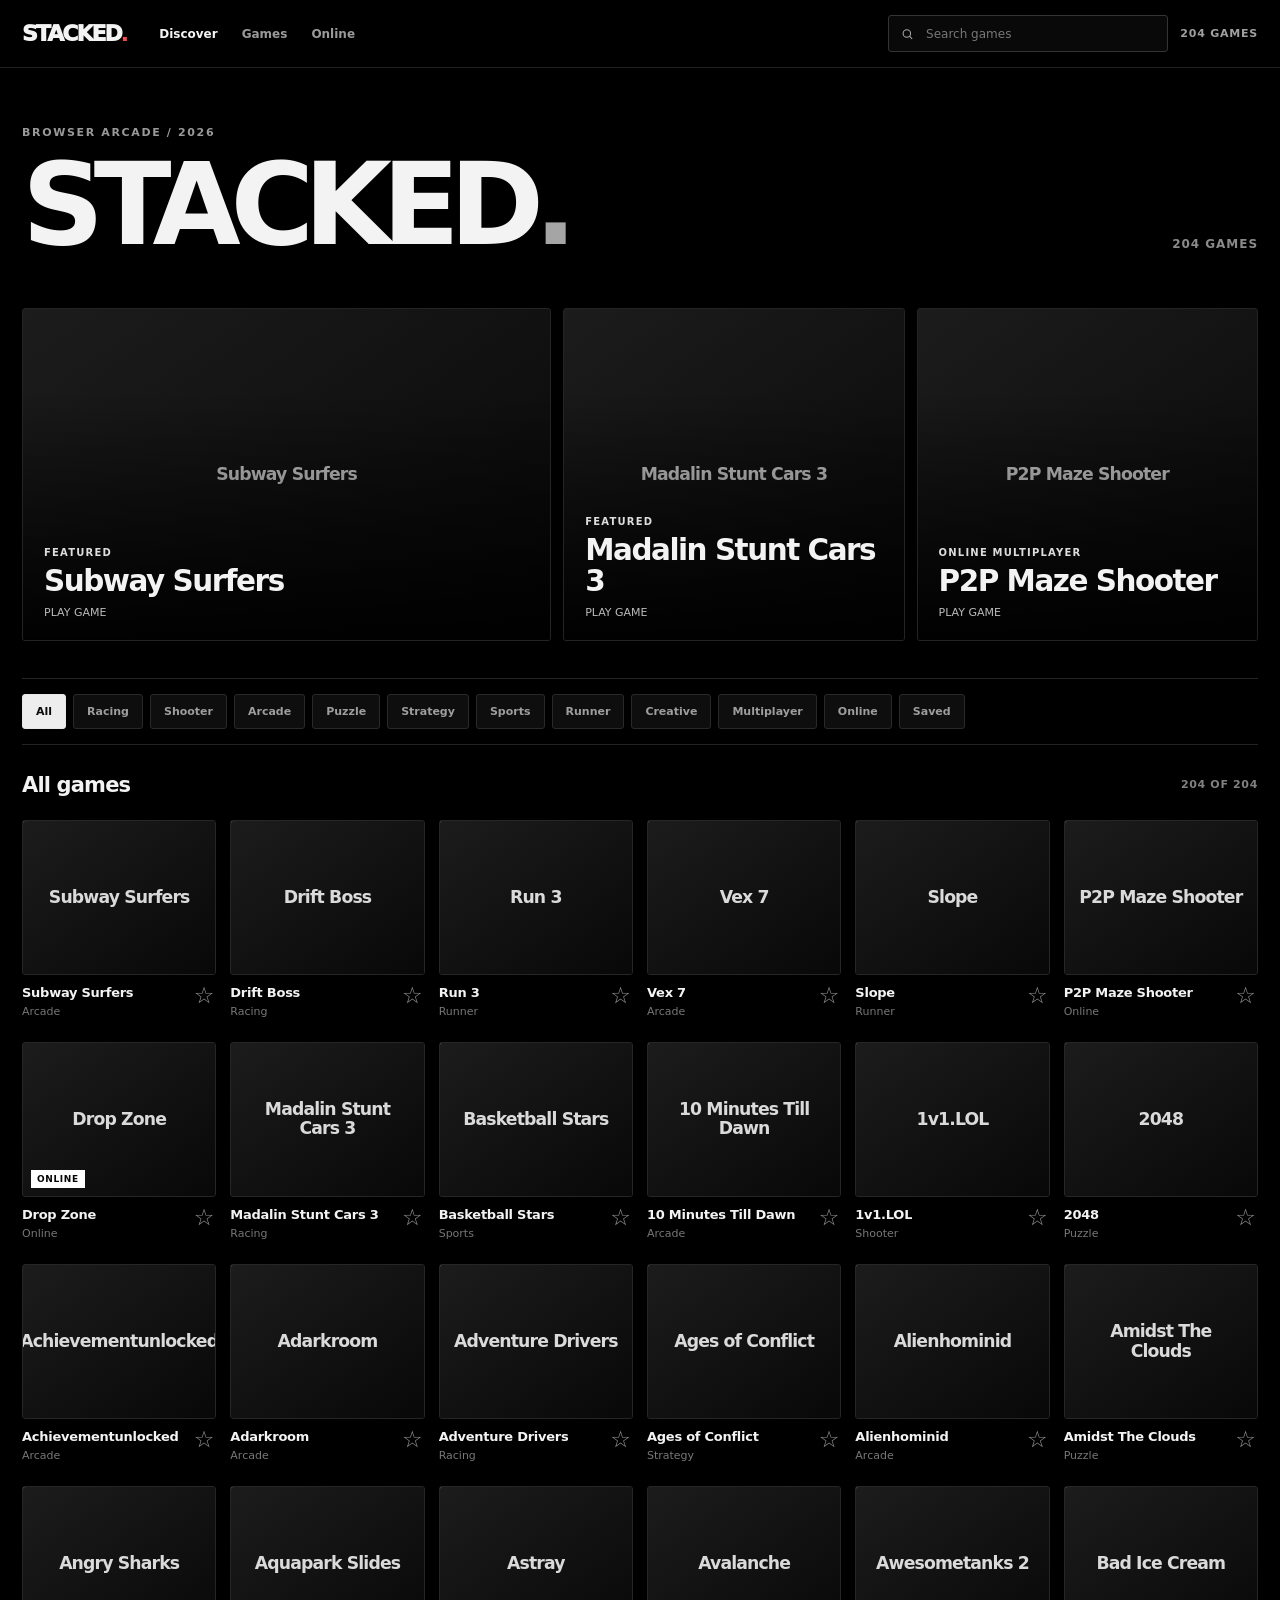
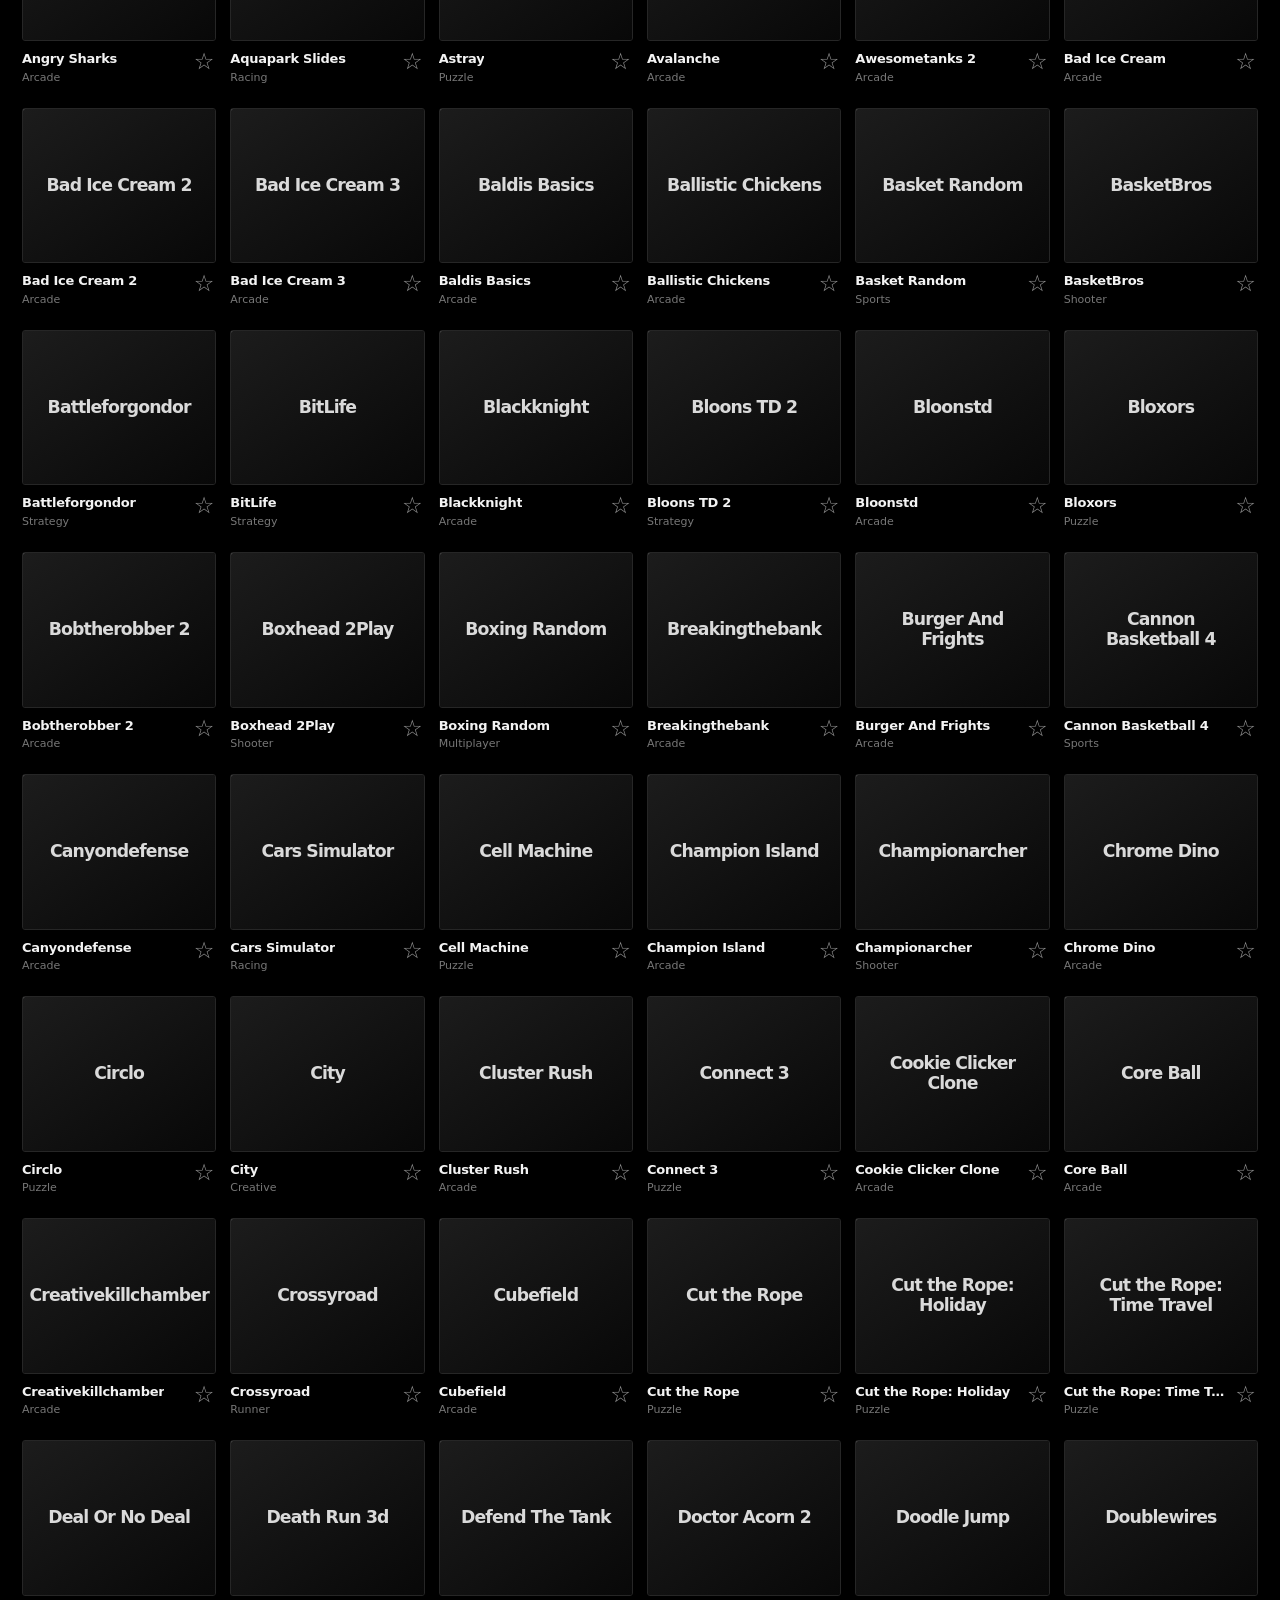
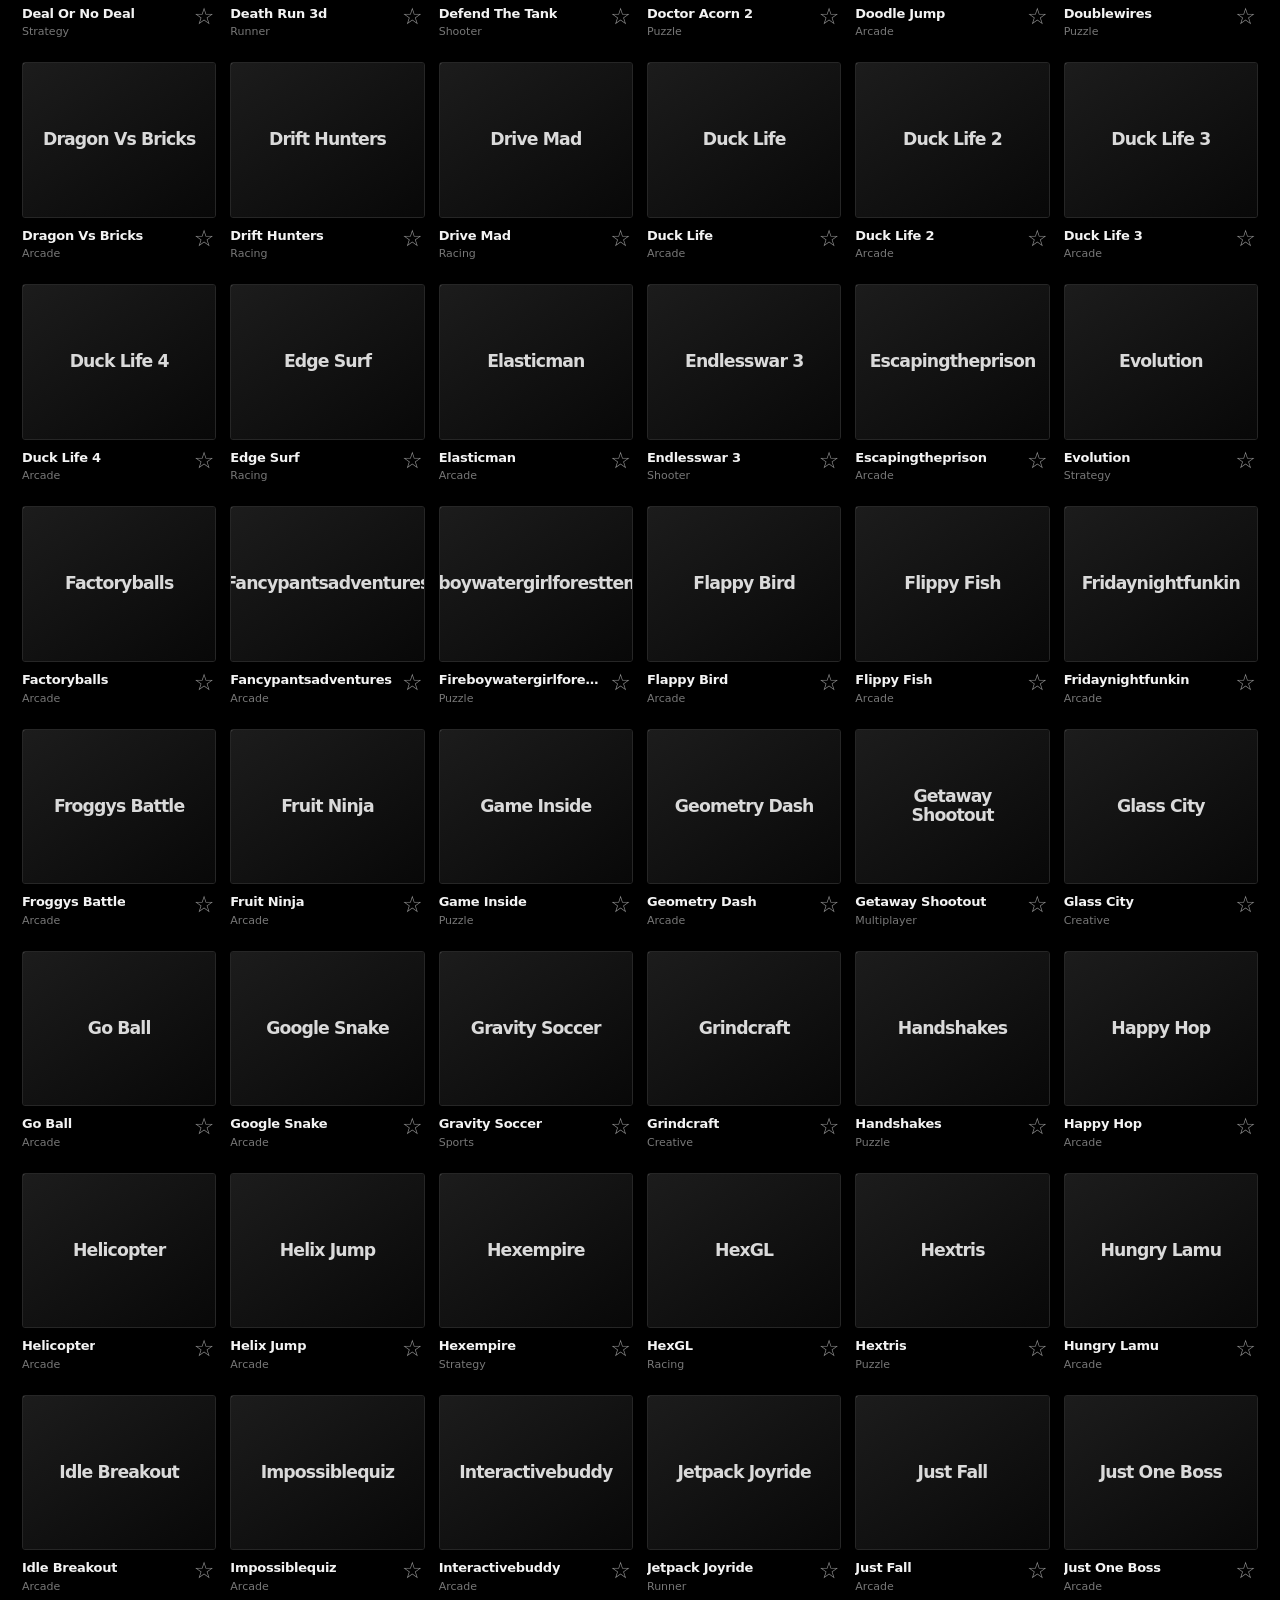
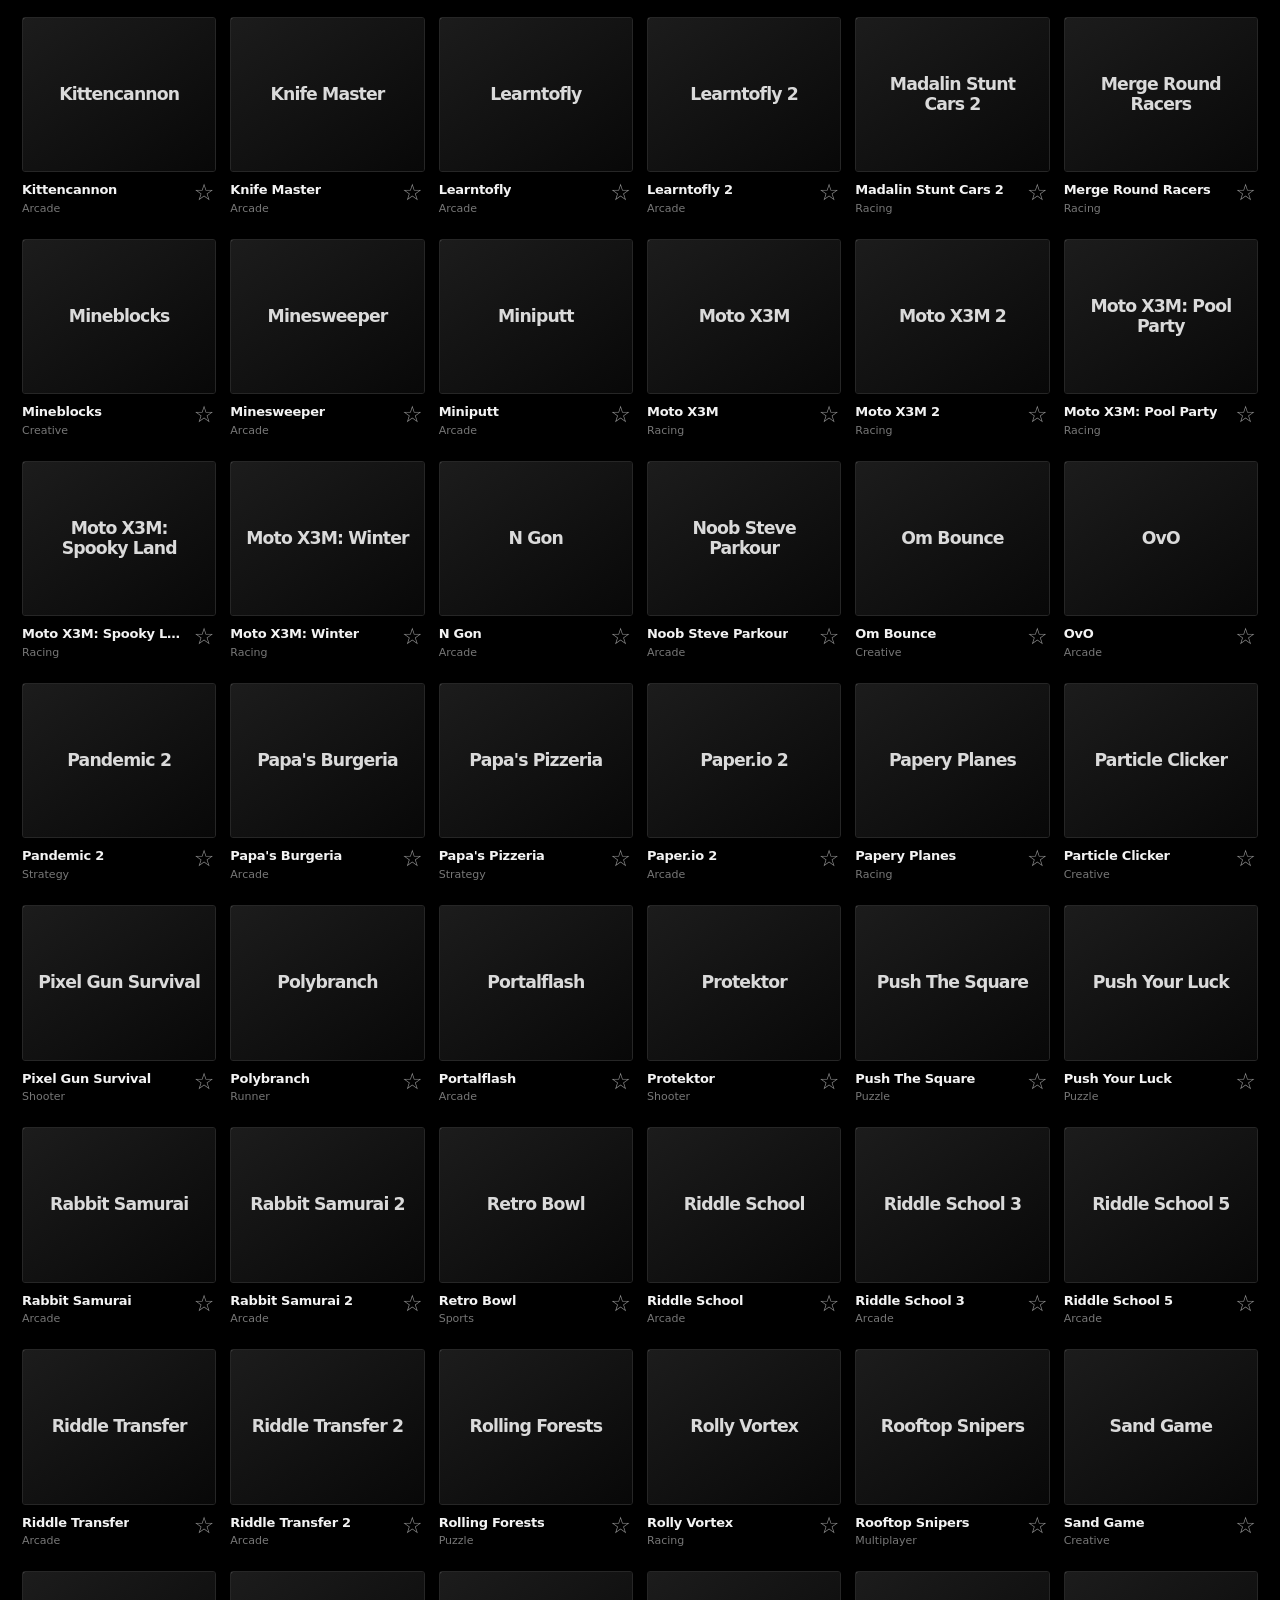
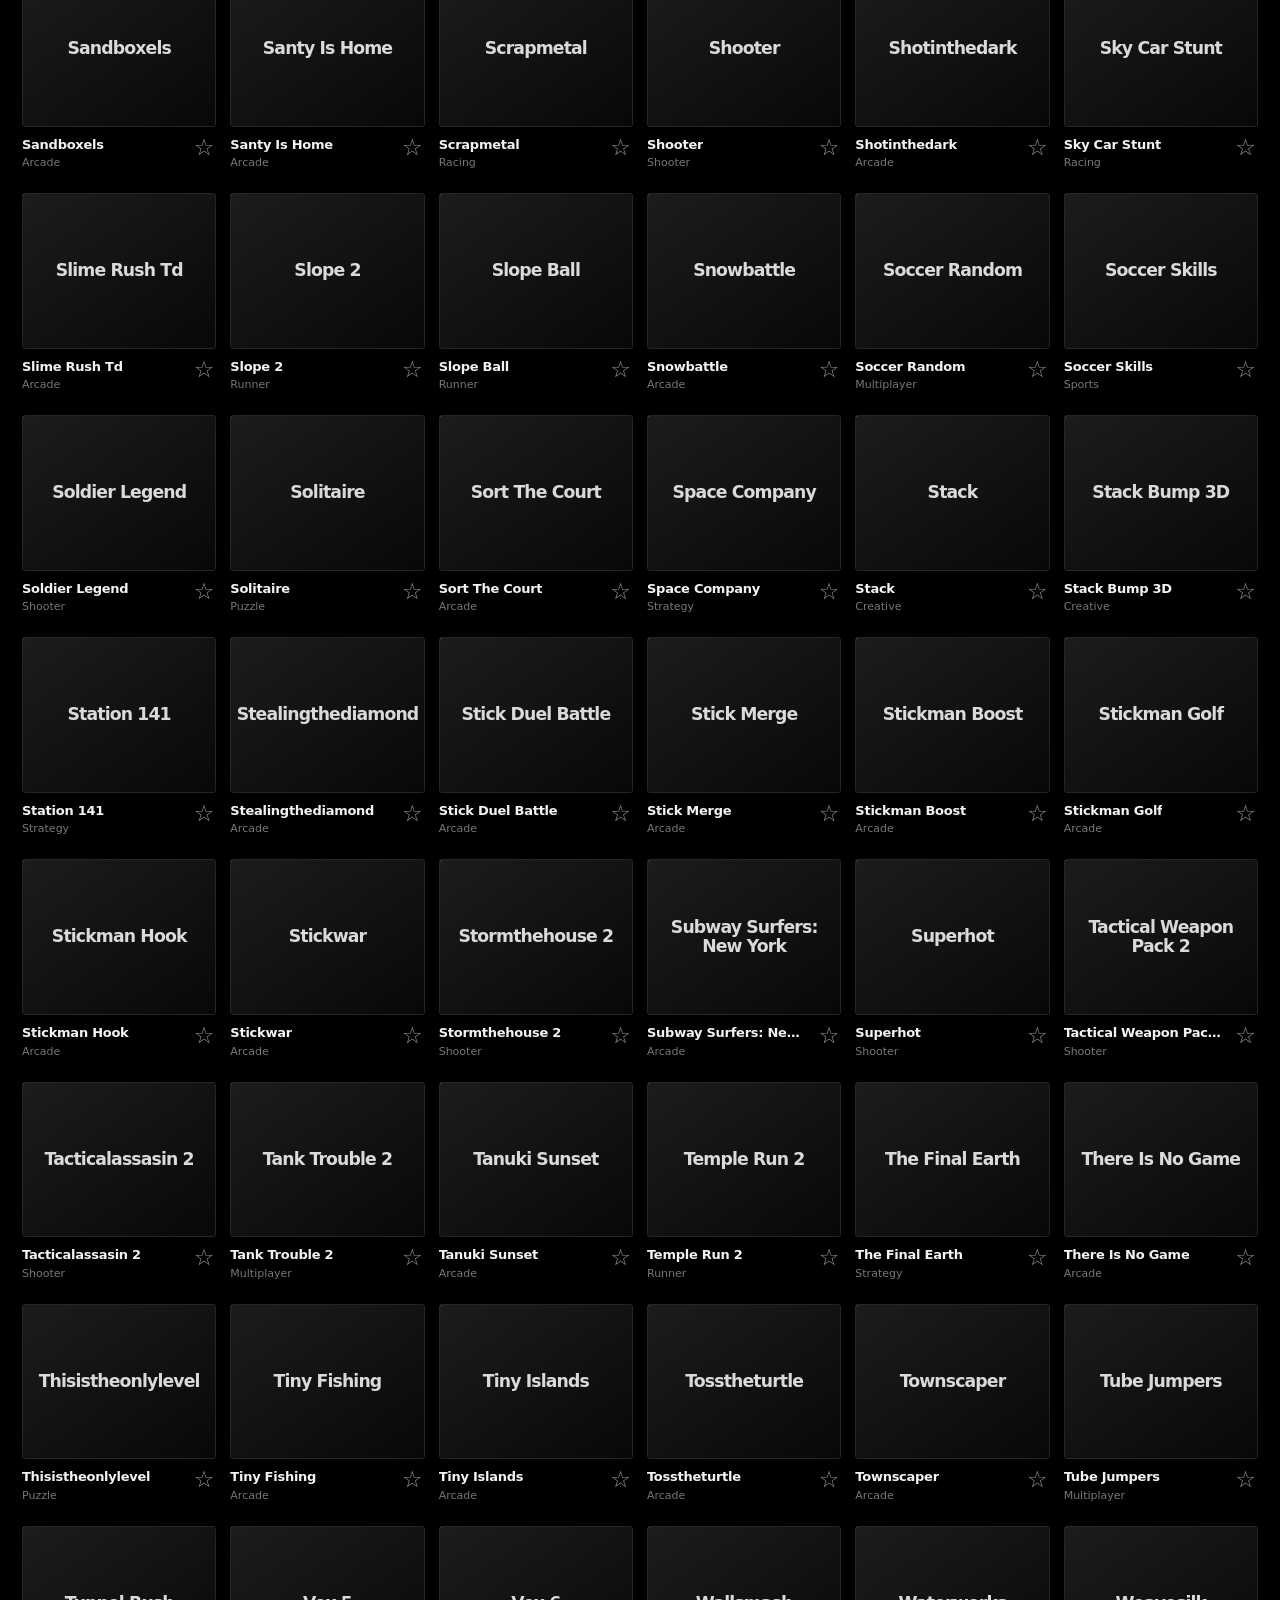
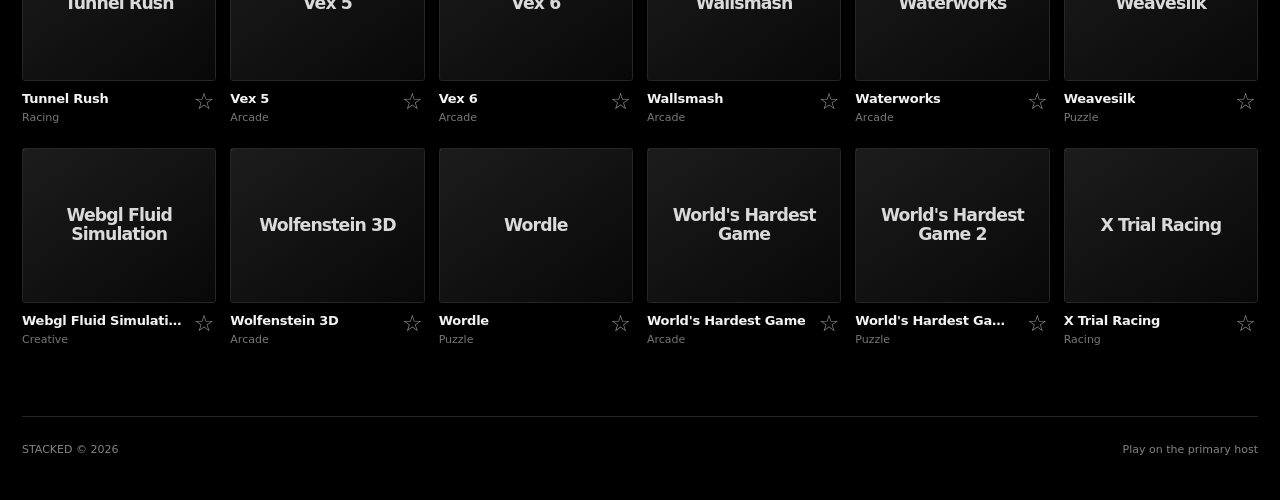
==== s/index.html @ 4ef27593 "Add compact Stacked GitHub Pages URL" ====
<!doctype html><html lang="en"><head><meta charset="utf-8"><meta name="viewport" content="width=device-width,initial-scale=1"><meta name="theme-color" content="#000000"><meta name="description" content="STACKED — 204 browser games. Search, save and play."><title>STACKED — Play Games</title><style>
:root{color-scheme:dark;--bg:#000;--line:#222;--muted:#919191;--fg:#f3f3f3;--surface:#101010}*{box-sizing:border-box}html{background:#000;scroll-behavior:smooth}body{margin:0;background:#000;color:var(--fg);font-family:Inter,system-ui,-apple-system,BlinkMacSystemFont,"Segoe UI",sans-serif;-webkit-font-smoothing:antialiased}a{color:inherit;text-decoration:none}button,input{font:inherit}button{cursor:pointer}button:focus-visible,a:focus-visible,input:focus-visible{outline:2px solid white;outline-offset:3px}header{height:68px;padding:0 max(22px,calc((100vw - 1352px)/2));display:flex;align-items:center;gap:32px;border-bottom:1px solid #202020;background:#000;position:sticky;z-index:40;top:0}.logo{font-size:22px;font-weight:950;letter-spacing:-.09em;white-space:nowrap}.logo b{color:#ff4848}.nav-links{display:flex;gap:24px;align-items:center}.nav-links a{font-weight:650;font-size:12px;color:#9a9a9a;white-space:nowrap}.nav-links a:first-child,.nav-links a:hover{color:#f4f4f4}.toolbar{display:flex;align-items:center;gap:12px;margin-left:auto}.search{display:flex;align-items:center;gap:10px;background:#090909;border:1px solid #343434;border-radius:3px;height:37px;padding:0 12px;width:min(280px,30vw);transition:border .18s}.search:focus-within{border-color:#999}.search svg{width:14px;height:14px;stroke:#aaa;fill:none;stroke-width:2}.search input{background:transparent;border:0;outline:none;color:#fff;font-size:12px;width:100%;min-width:0}.search input::placeholder{color:#777}.count{color:#a0a0a0;font-size:11px;font-weight:720;letter-spacing:.07em;white-space:nowrap}.shell{width:min(1352px,calc(100% - 44px));margin:auto}.hero{padding:58px 0 26px;display:flex;justify-content:space-between;align-items:end;gap:18px}.eyebrow{font-weight:720;font-size:11px;color:#999;letter-spacing:.15em;margin-bottom:14px}.hero h1{font-size:clamp(54px,9vw,114px);letter-spacing:-.09em;line-height:.92;font-weight:850;margin:0}.hero h1 span{color:#a5a5a5}.hero-right{font-size:12px;letter-spacing:.08em;color:#8a8a8a;white-space:nowrap;padding-bottom:7px;font-weight:700}.featured{display:grid;grid-template-columns:1.55fr 1fr 1fr;gap:12px;margin:24px 0 37px}.featured a{position:relative;min-height:230px;height:clamp(230px,26vw,355px);overflow:hidden;background:#111;border:1px solid #242424;display:flex;align-items:end;padding:21px;isolation:isolate;border-radius:3px;transition:transform .2s cubic-bezier(.2,.7,.3,1),border-color .2s}.featured a:hover{transform:translateY(-3px);border-color:#858585}.featured img{position:absolute;inset:0;width:100%;height:100%;object-fit:cover;z-index:-2;opacity:.83;transition:transform .35s ease}.featured a:hover img{transform:scale(1.04)}.featured a:after{content:"";position:absolute;z-index:-1;inset:0;background:linear-gradient(0deg,#000e,transparent 75%)}.feature-tag{font-size:10px;font-weight:750;letter-spacing:.12em;color:#ddd;margin-bottom:8px}.feature-title{font-size:clamp(20px,2.3vw,33px);letter-spacing:-.05em;line-height:1.05;font-weight:850}.feature-sub{font-size:11px;color:#bbb;margin-top:9px}.filters{position:sticky;top:68px;z-index:20;display:flex;align-items:center;gap:7px;background:#000;border-bottom:1px solid #242424;border-top:1px solid #242424;padding:15px 0;overflow:auto;scrollbar-width:none}.filters::-webkit-scrollbar{display:none}.chip{border:1px solid #292929;border-radius:3px;background:#0e0e0e;color:#9e9e9e;padding:10px 13px;font-size:11px;font-weight:750;white-space:nowrap;transition:background .18s,border-color .18s,color .18s}.chip:hover{border-color:#777;color:white}.chip.active{border-color:#e7e7e7;background:#ededed;color:#0b0b0b}.results{margin:28px 0 19px;display:flex;justify-content:space-between;align-items:center;gap:16px}.results h2{font-size:21px;letter-spacing:-.04em;margin:0;font-weight:790}.results .right{font-size:11px;color:#818181;font-weight:700;letter-spacing:.06em}.grid{display:grid;grid-template-columns:repeat(6,minmax(0,1fr));gap:24px 14px;padding:4px 0 70px}.card{min-width:0;position:relative}.poster{aspect-ratio:5/4;display:flex;align-items:center;justify-content:center;position:relative;overflow:hidden;border:1px solid #262626;background:linear-gradient(135deg,#191919,#080808);border-radius:3px;transition:border-color .2s,transform .2s cubic-bezier(.2,.8,.2,1)}.poster:hover{transform:translateY(-4px);border-color:#777}.poster img{width:100%;height:100%;object-fit:cover;display:block;transition:transform .25s}.poster:hover img{transform:scale(1.045)}.fallback{position:absolute;inset:0;display:flex;align-items:center;justify-content:center;text-align:center;padding:14px;letter-spacing:-.05em;font-size:clamp(14px,1.35vw,23px);font-weight:820;line-height:1.13;color:#dadada;background:linear-gradient(145deg,#1c1c1c,#080808)}.poster:has(img:not([hidden])) .fallback{display:none}.online-badge{position:absolute;bottom:8px;left:8px;background:#fff;color:#050505;padding:4px 6px;font:800 9px system-ui,Arial;letter-spacing:.07em}.meta{display:flex;gap:8px;align-items:start;justify-content:space-between;padding-top:10px}.title{display:block;line-height:1.2;font-size:13px;font-weight:760;letter-spacing:-.02em;overflow:hidden;text-overflow:ellipsis;white-space:nowrap}.type{display:block;color:#777;font-size:11px;margin-top:4px}.save{background:transparent;color:#919191;border:0;font-size:23px;line-height:20px;padding:0 2px 4px;flex:none}.save:hover,.save[aria-pressed=true]{color:#fff}.empty{display:none;text-align:center;color:#989898;padding:85px 15px;font-size:13px}.empty.visible{display:block}footer{border-top:1px solid #252525;padding:26px 0 44px;display:flex;justify-content:space-between;color:#838383;font-size:11px}footer a:hover{color:#fff}.featured .fallback{z-index:-2}.featured:has(img:not([hidden])) .fallback{display:none}@media(max-width:1100px){.grid{grid-template-columns:repeat(5,minmax(0,1fr))}}@media(max-width:860px){.nav-links{display:none}.grid{grid-template-columns:repeat(4,minmax(0,1fr))}.featured a{height:245px}.featured{grid-template-columns:1fr 1fr}.featured a:nth-child(3){display:none}}@media(max-width:580px){header{height:58px;padding:0 15px;gap:16px}.logo{font-size:20px}.search{width:42vw}.count{display:none}.shell{width:calc(100% - 30px)}.hero{padding:42px 0 15px}.hero h1{font-size:clamp(48px,12vw,72px)}.hero-right{display:none}.featured{grid-template-columns:1fr;margin:20px 0 22px}.featured a{height:210px;min-height:210px}.featured a:nth-child(n+2){display:none}.filters{top:58px}.grid{grid-template-columns:repeat(2,minmax(0,1fr));column-gap:11px;row-gap:23px}.poster{aspect-ratio:1.2}.results{margin-top:25px}.results h2{font-size:18px}}@media(prefers-reduced-motion:reduce){html{scroll-behavior:auto}.poster,.featured a,.poster img,.featured img{transition:none!important}}
</style></head><body><header><a href="./" class="logo" aria-label="Stacked Home">STACKED<b>.</b></a><nav class="nav-links"><a href="#games">Discover</a><a href="#games" id="popular">Games</a><a href="#games" id="online-link">Online</a></nav><div class="toolbar"><label class="search"><svg viewBox="0 0 24 24" aria-hidden="true"><circle cx="11" cy="11" r="7"/><path d="m16 16 5 5"/></svg><input id="q" aria-label="Search games" placeholder="Search games" autocomplete="off" spellcheck="false"></label><span class="count">204 GAMES</span></div></header><div class="shell"><section class="hero"><div><div class="eyebrow">BROWSER ARCADE / 2026</div><h1>STACKED<span>.</span></h1></div><div class="hero-right">204 GAMES</div></section><section class="featured" aria-label="Featured games" id="featured"></section><nav class="filters" id="filters" aria-label="Game categories"></nav><section id="games"><div class="results"><h2 id="heading">All games</h2><span class="right" id="results"></span></div><div class="grid" id="grid"></div><div class="empty" id="empty">No games match your search.</div></section><footer><span>STACKED &copy; 2026</span><a href="https://playfield-original-arcade.vercel.app/">Play on the primary host</a></footer></div><script>
const G=[{"id":"10-minutes-till-dawn","name":"10 Minutes Till Dawn","kind":"Arcade","image":"https://playfield-original-arcade.vercel.app/gamefiles/archive/10-minutes-till-dawn/splash.png","rank":0},{"id":"2048","name":"2048","kind":"Puzzle","image":"https://playfield-original-arcade.vercel.app/gamefiles/archive/2048/thumb.png","rank":1},{"id":"achievementunlocked","name":"Achievementunlocked","kind":"Arcade","image":"","rank":2},{"id":"adarkroom","name":"Adarkroom","kind":"Arcade","image":"https://playfield-original-arcade.vercel.app/gamefiles/archive/adarkroom/splash.png","rank":3},{"id":"adventure-drivers","name":"Adventure Drivers","kind":"Racing","image":"https://playfield-original-arcade.vercel.app/gamefiles/archive/adventure-drivers/splash.png","rank":4},{"id":"astray","name":"Astray","kind":"Puzzle","image":"https://playfield-original-arcade.vercel.app/gamefiles/archive/astray/splash.png","rank":5},{"id":"awesometanks2","name":"Awesometanks 2","kind":"Arcade","image":"https://playfield-original-arcade.vercel.app/gamefiles/archive/awesometanks2/images/menu/logo.jpg","rank":6},{"id":"bad-ice-cream","name":"Bad Ice Cream","kind":"Arcade","image":"https://playfield-original-arcade.vercel.app/gamefiles/archive/bad-ice-cream/assets/badicecream_splash.jpg","rank":7},{"id":"baldis-basics","name":"Baldis Basics","kind":"Arcade","image":"https://playfield-original-arcade.vercel.app/gamefiles/archive/baldis-basics/splash.png","rank":8},{"id":"basket","name":"Basket Random","kind":"Sports","image":"https://playfield-original-arcade.vercel.app/gamefiles/archive/basket-random/splash.jpeg","rank":9},{"id":"basketball-stars","name":"Basketball Stars","kind":"Sports","image":"https://playfield-original-arcade.vercel.app/gamefiles/archive/basketball-stars/assets/images/basketball-stars.png","rank":10},{"id":"bloonstd","name":"Bloonstd","kind":"Arcade","image":"https://playfield-original-arcade.vercel.app/gamefiles/archive/bloonstd/bloonstd.jpg","rank":11},{"id":"bloxors","name":"Bloxors","kind":"Puzzle","image":"https://playfield-original-arcade.vercel.app/gamefiles/archive/bloxors/title.png","rank":12},{"id":"bobtherobber2","name":"Bobtherobber 2","kind":"Arcade","image":"https://playfield-original-arcade.vercel.app/gamefiles/archive/bobtherobber2/splash.jpeg","rank":13},{"id":"boxing-random","name":"Boxing Random","kind":"Multiplayer","image":"https://playfield-original-arcade.vercel.app/gamefiles/archive/boxing-random/512x340.jpg","rank":14},{"id":"cannon-basketball-4","name":"Cannon Basketball  4","kind":"Sports","image":"https://playfield-original-arcade.vercel.app/gamefiles/archive/cannon-basketball-4/img/splash.png","rank":15},{"id":"canyondefense","name":"Canyondefense","kind":"Arcade","image":"https://playfield-original-arcade.vercel.app/gamefiles/archive/canyondefense/canyondefense.png","rank":16},{"id":"cars-simulator","name":"Cars Simulator","kind":"Racing","image":"https://playfield-original-arcade.vercel.app/gamefiles/archive/cars-simulator/splash.png","rank":17},{"id":"champion-island","name":"Champion Island","kind":"Arcade","image":"https://playfield-original-arcade.vercel.app/gamefiles/archive/champion-island/splash.png","rank":18},{"id":"chrome-dino","name":"Chrome Dino","kind":"Arcade","image":"","rank":19},{"id":"city","name":"City","kind":"Creative","image":"","rank":20},{"id":"cluster-rush","name":"Cluster Rush","kind":"Arcade","image":"https://playfield-original-arcade.vercel.app/gamefiles/archive/cluster-rush/splash.png","rank":21},{"id":"cookie-clone","name":"Cookie Clicker Clone","kind":"Arcade","image":"","rank":22},{"id":"core-ball","name":"Core Ball","kind":"Arcade","image":"https://playfield-original-arcade.vercel.app/gamefiles/archive/core-ball/pr_source.png","rank":23},{"id":"crossyroad","name":"Crossyroad","kind":"Runner","image":"https://playfield-original-arcade.vercel.app/gamefiles/archive/crossyroad/sprites/hipster-whale.png","rank":24},{"id":"cubefield","name":"Cubefield","kind":"Arcade","image":"https://playfield-original-arcade.vercel.app/gamefiles/archive/cubefield/assets/splash.png","rank":25},{"id":"death-run-3d","name":"Death Run  3d","kind":"Runner","image":"https://playfield-original-arcade.vercel.app/gamefiles/archive/death-run-3d/img/death.png","rank":26},{"id":"doodle-jump","name":"Doodle Jump","kind":"Arcade","image":"https://playfield-original-arcade.vercel.app/gamefiles/archive/doodle-jump/doodle.png","rank":27},{"id":"drift-boss","name":"Drift Boss","kind":"Racing","image":"https://playfield-original-arcade.vercel.app/gamefiles/archive/drift-boss/media/graphics/splash/mobile/cover-start.jpg","rank":28},{"id":"drift-hunters","name":"Drift Hunters","kind":"Racing","image":"https://playfield-original-arcade.vercel.app/gamefiles/archive/drift-hunters/drift-hunters.png","rank":29},{"id":"drive-mad","name":"Drive Mad","kind":"Racing","image":"https://playfield-original-arcade.vercel.app/gamefiles/archive/drive-mad/logo.jpg","rank":30},{"id":"ducklife1","name":"Duck Life","kind":"Arcade","image":"https://playfield-original-arcade.vercel.app/gamefiles/archive/ducklife1/ducklife.png","rank":31},{"id":"factoryballs","name":"Factoryballs","kind":"Arcade","image":"https://playfield-original-arcade.vercel.app/gamefiles/archive/factoryballs/images/splash.png","rank":32},{"id":"fancypantsadventures","name":"Fancypantsadventures","kind":"Arcade","image":"https://playfield-original-arcade.vercel.app/gamefiles/archive/fancypantsadventures/fancypantsadventure.png","rank":33},{"id":"fireboywatergirlforesttemple","name":"Fireboywatergirlforesttemple","kind":"Puzzle","image":"https://playfield-original-arcade.vercel.app/gamefiles/archive/fireboywatergirlforesttemple/logo.jpeg","rank":34},{"id":"flappy-bird","name":"Flappy Bird","kind":"Arcade","image":"https://playfield-original-arcade.vercel.app/gamefiles/archive/flappy-bird/assets/thumb.png","rank":35},{"id":"fridaynightfunkin","name":"Fridaynightfunkin","kind":"Arcade","image":"https://playfield-original-arcade.vercel.app/gamefiles/archive/fridaynightfunkin/assets/images/logo.png","rank":36},{"id":"fruitninja","name":"Fruit Ninja","kind":"Arcade","image":"https://playfield-original-arcade.vercel.app/gamefiles/archive/fruitninja/FruitNinjaTeaser.jpg","rank":37},{"id":"geodash","name":"Geometry Dash","kind":"Arcade","image":"https://playfield-original-arcade.vercel.app/gamefiles/archive/geodash/geoscratchicon.png","rank":38},{"id":"getaway-shootout","name":"Getaway Shootout","kind":"Multiplayer","image":"","rank":39},{"id":"google-snake","name":"Google Snake","kind":"Arcade","image":"","rank":40},{"id":"gravity-soccer","name":"Gravity Soccer","kind":"Sports","image":"https://playfield-original-arcade.vercel.app/gamefiles/archive/gravity-soccer/splash.png","rank":41},{"id":"helix","name":"Helix Jump","kind":"Arcade","image":"","rank":42},{"id":"hexgl","name":"HexGL","kind":"Racing","image":"https://playfield-original-arcade.vercel.app/assets/hexgl/css/title.png","rank":43},{"id":"hextris","name":"Hextris","kind":"Puzzle","image":"https://playfield-original-arcade.vercel.app/gamefiles/archive/hextris/images/hextris-logo.png","rank":44},{"id":"idle-breakout","name":"Idle Breakout","kind":"Arcade","image":"https://playfield-original-arcade.vercel.app/gamefiles/archive/idle-breakout/assets/thumbnail.png","rank":45},{"id":"impossiblequiz","name":"Impossiblequiz","kind":"Arcade","image":"https://playfield-original-arcade.vercel.app/gamefiles/archive/impossiblequiz/impossiblequiz.png","rank":46},{"id":"jetpack-joyride","name":"Jetpack Joyride","kind":"Runner","image":"https://playfield-original-arcade.vercel.app/gamefiles/archive/jetpack-joyride/splash.jpg","rank":47},{"id":"just-one-boss","name":"Just One Boss","kind":"Arcade","image":"","rank":48},{"id":"learntofly","name":"Learntofly","kind":"Arcade","image":"https://playfield-original-arcade.vercel.app/gamefiles/archive/learntofly/learntofly.png","rank":49},{"id":"minesweeper","name":"Minesweeper","kind":"Arcade","image":"https://playfield-original-arcade.vercel.app/gamefiles/archive/minesweeper/img/minesweeper.png","rank":50},{"id":"miniputt","name":"Miniputt","kind":"Arcade","image":"https://playfield-original-arcade.vercel.app/gamefiles/archive/miniputt/miniputt.png","rank":51},{"id":"motox3m-pool","name":"Moto X3M: Pool Party","kind":"Racing","image":"https://playfield-original-arcade.vercel.app/gamefiles/archive/motox3m-pool/splash.jpg","rank":52},{"id":"motox3m-spooky","name":"Moto X3M: Spooky Land","kind":"Racing","image":"https://playfield-original-arcade.vercel.app/gamefiles/archive/motox3m-spooky/splash.jpeg","rank":53},{"id":"motox3m","name":"Moto X3M","kind":"Racing","image":"https://playfield-original-arcade.vercel.app/gamefiles/archive/motox3m/splash.jpg","rank":54},{"id":"motox3m2","name":"Moto X3M 2","kind":"Racing","image":"https://playfield-original-arcade.vercel.app/gamefiles/archive/motox3m2/assets/atlases/x1/cars_game.png","rank":55},{"id":"n-gon","name":"N Gon","kind":"Arcade","image":"https://playfield-original-arcade.vercel.app/gamefiles/archive/n-gon/img/controls.png","rank":56},{"id":"ovo","name":"OvO","kind":"Arcade","image":"https://playfield-original-arcade.vercel.app/gamefiles/archive/ovo/icon-256.png","rank":57},{"id":"papasburgeria","name":"Papa's Burgeria","kind":"Arcade","image":"https://playfield-original-arcade.vercel.app/gamefiles/archive/papasburgeria/splash.jpg","rank":58},{"id":"paperio2","name":"Paper.io 2","kind":"Arcade","image":"https://playfield-original-arcade.vercel.app/gamefiles/archive/paperio2/images/logo.png","rank":59},{"id":"polybranch","name":"Polybranch","kind":"Runner","image":"https://playfield-original-arcade.vercel.app/gamefiles/archive/polybranch/img/pic1.png","rank":60},{"id":"portalflash","name":"Portalflash","kind":"Arcade","image":"","rank":61},{"id":"rabbit-samurai","name":"Rabbit Samurai","kind":"Arcade","image":"https://playfield-original-arcade.vercel.app/gamefiles/archive/rabbit-samurai/splash.png","rank":62},{"id":"retro-bowl","name":"Retro Bowl","kind":"Sports","image":"https://playfield-original-arcade.vercel.app/gamefiles/archive/retro-bowl/img/icon.jpg","rank":63},{"id":"rolly-vortex","name":"Rolly Vortex","kind":"Racing","image":"https://playfield-original-arcade.vercel.app/gamefiles/archive/rolly-vortex/images/icon-256.png","rank":64},{"id":"rooftop-snipers","name":"Rooftop Snipers","kind":"Multiplayer","image":"https://playfield-original-arcade.vercel.app/gamefiles/archive/rooftop-snipers/img/preview.png","rank":65},{"id":"run3","name":"Run 3","kind":"Runner","image":"https://playfield-original-arcade.vercel.app/gamefiles/run3/img/menu/Run3.png","rank":66},{"id":"sand-game","name":"Sand Game","kind":"Creative","image":"https://playfield-original-arcade.vercel.app/gamefiles/archive/sand-game/sand-game.PNG","rank":67},{"id":"sandboxels","name":"Sandboxels","kind":"Arcade","image":"https://playfield-original-arcade.vercel.app/gamefiles/archive/sandboxels/sandboxels.jpg","rank":68},{"id":"shooter","name":"Shooter","kind":"Shooter","image":"","rank":69},{"id":"sky-car-stunt","name":"Sky Car Stunt","kind":"Racing","image":"https://playfield-original-arcade.vercel.app/gamefiles/archive/sky-car-stunt/Template/logo.png","rank":70},{"id":"slime-rush-td","name":"Slime Rush Td","kind":"Arcade","image":"https://playfield-original-arcade.vercel.app/gamefiles/archive/slime-rush-td/splash.png","rank":71},{"id":"slope-2","name":"Slope  2","kind":"Runner","image":"https://playfield-original-arcade.vercel.app/gamefiles/archive/slope-2/slope-2-logo.png","rank":72},{"id":"slope-ball","name":"Slope Ball","kind":"Runner","image":"https://playfield-original-arcade.vercel.app/gamefiles/archive/slope-ball/splash.png","rank":73},{"id":"slope","name":"Slope","kind":"Runner","image":"https://playfield-original-arcade.vercel.app/gamefiles/archive/slope/slope4.jpeg","rank":74},{"id":"soccer-random","name":"Soccer Random","kind":"Multiplayer","image":"https://playfield-original-arcade.vercel.app/gamefiles/archive/soccer-random/banner.jpg","rank":75},{"id":"solitaire","name":"Solitaire","kind":"Puzzle","image":"https://playfield-original-arcade.vercel.app/gamefiles/archive/solitaire/screen-shot-win.png","rank":76},{"id":"sort-the-court","name":"Sort The Court","kind":"Arcade","image":"https://playfield-original-arcade.vercel.app/gamefiles/archive/sort-the-court/img/splash.png","rank":77},{"id":"stack-bump-3d","name":"Stack Bump 3D","kind":"Creative","image":"https://playfield-original-arcade.vercel.app/gamefiles/archive/stack-bump-3d/thumbnail.jpg","rank":78},{"id":"stack","name":"Stack","kind":"Creative","image":"https://playfield-original-arcade.vercel.app/gamefiles/archive/stack/featured-stack.jpg","rank":79},{"id":"stickman-boost","name":"Stickman Boost","kind":"Arcade","image":"https://playfield-original-arcade.vercel.app/gamefiles/archive/stickman-boost/icon-256.png","rank":80},{"id":"stickman-hook","name":"Stickman Hook","kind":"Arcade","image":"https://playfield-original-arcade.vercel.app/gamefiles/archive/stickman-hook/images/03b7dd5d1ae7134731c278c21bb06289-CHAR_EvilStick.png","rank":81},{"id":"stickwar","name":"Stickwar","kind":"Arcade","image":"https://playfield-original-arcade.vercel.app/gamefiles/archive/stickwar/stickwar.jpg","rank":82},{"id":"subway-surfers-ny","name":"Subway Surfers: New York","kind":"Arcade","image":"https://playfield-original-arcade.vercel.app/gamefiles/archive/subway-surfers-ny/assets/preload/splash_mip.png","rank":83},{"id":"subway-surfers","name":"Subway Surfers","kind":"Arcade","image":"https://playfield-original-arcade.vercel.app/gamefiles/archive/subway-surfers/img/FirstAvatar.png","rank":84},{"id":"superhot","name":"Superhot","kind":"Shooter","image":"https://playfield-original-arcade.vercel.app/gamefiles/archive/superhot/hot.jpg","rank":85},{"id":"tank-trouble-2","name":"Tank Trouble  2","kind":"Multiplayer","image":"https://playfield-original-arcade.vercel.app/gamefiles/archive/tank-trouble-2/icon-256.png","rank":86},{"id":"tanuki-sunset","name":"Tanuki Sunset","kind":"Arcade","image":"https://playfield-original-arcade.vercel.app/gamefiles/archive/tanuki-sunset/img/cover.png","rank":87},{"id":"temple-run-2","name":"Temple Run  2","kind":"Runner","image":"https://playfield-original-arcade.vercel.app/gamefiles/archive/temple-run-2/img/cover.png","rank":88},{"id":"there-is-no-game","name":"There Is No Game","kind":"Arcade","image":"https://playfield-original-arcade.vercel.app/gamefiles/archive/there-is-no-game/logo.png","rank":89},{"id":"tiny-fishing","name":"Tiny Fishing","kind":"Arcade","image":"https://playfield-original-arcade.vercel.app/gamefiles/archive/tiny-fishing/thumb.png","rank":90},{"id":"townscaper","name":"Townscaper","kind":"Arcade","image":"https://playfield-original-arcade.vercel.app/gamefiles/archive/townscaper/img/cover.jpg","rank":91},{"id":"tube-jumpers","name":"Tube Jumpers","kind":"Multiplayer","image":"https://playfield-original-arcade.vercel.app/gamefiles/archive/tube-jumpers/img/icon.jpg","rank":92},{"id":"tunnel-rush","name":"Tunnel Rush","kind":"Racing","image":"https://playfield-original-arcade.vercel.app/gamefiles/archive/tunnel-rush/img/tunnel.jpg","rank":93},{"id":"vex5","name":"Vex 5","kind":"Arcade","image":"https://playfield-original-arcade.vercel.app/gamefiles/archive/vex5/images/branding_logo_agame.png","rank":94},{"id":"vex6","name":"Vex 6","kind":"Arcade","image":"https://playfield-original-arcade.vercel.app/gamefiles/archive/vex6/assets/images/logo.png","rank":95},{"id":"vex7","name":"Vex 7","kind":"Arcade","image":"https://playfield-original-arcade.vercel.app/gamefiles/archive/vex7/assets/images/logo.png","rank":96},{"id":"waterworks","name":"Waterworks","kind":"Arcade","image":"https://playfield-original-arcade.vercel.app/gamefiles/archive/waterworks/waterworks/assets/backgrounds/title.png","rank":97},{"id":"webgl-fluid-simulation","name":"Webgl Fluid Simulation","kind":"Creative","image":"https://playfield-original-arcade.vercel.app/gamefiles/archive/webgl-fluid-simulation/logo.png","rank":98},{"id":"worlds-hardest-game","name":"World's Hardest Game","kind":"Arcade","image":"https://playfield-original-arcade.vercel.app/gamefiles/archive/worlds-hardest-game/images/splash.jpg","rank":99},{"id":"aquapark-slides","name":"Aquapark Slides","kind":"Racing","image":"https://playfield-original-arcade.vercel.app/gamefiles/archive/aquapark-slides/splash.png","rank":100},{"id":"edge-surf","name":"Edge Surf","kind":"Racing","image":"https://playfield-original-arcade.vercel.app/gamefiles/archive/edge-surf/splash.png","rank":101},{"id":"merge-round-racers","name":"Merge Round Racers","kind":"Racing","image":"https://playfield-original-arcade.vercel.app/gamefiles/archive/merge-round-racers/splash.png","rank":102},{"id":"motox3m-winter","name":"Moto X3M: Winter","kind":"Racing","image":"https://playfield-original-arcade.vercel.app/gamefiles/archive/motox3m-winter/assets/atlases/x1/cars_game.png","rank":103},{"id":"papery-planes","name":"Papery Planes","kind":"Racing","image":"https://playfield-original-arcade.vercel.app/gamefiles/archive/papery-planes/splash.jpg","rank":104},{"id":"scrapmetal","name":"Scrapmetal","kind":"Racing","image":"https://playfield-original-arcade.vercel.app/gamefiles/archive/scrapmetal/img/splash.png","rank":105},{"id":"x-trial-racing","name":"X Trial Racing","kind":"Racing","image":"https://playfield-original-arcade.vercel.app/gamefiles/archive/x-trial-racing/splash.png","rank":106},{"id":"1v1lol","name":"1v1.LOL","kind":"Shooter","image":"https://playfield-original-arcade.vercel.app/gamefiles/archive/1v1lol/logo.png","rank":107},{"id":"basketbros-io","name":"BasketBros","kind":"Shooter","image":"https://playfield-original-arcade.vercel.app/gamefiles/archive/basketbros-io/thumb.jpg","rank":108},{"id":"boxhead2play","name":"Boxhead 2Play","kind":"Shooter","image":"https://playfield-original-arcade.vercel.app/gamefiles/archive/boxhead2play/boxhead2play.jpg","rank":109},{"id":"defend-the-tank","name":"Defend The Tank","kind":"Shooter","image":"https://playfield-original-arcade.vercel.app/gamefiles/archive/defend-the-tank/branding/logo.png","rank":110},{"id":"endlesswar3","name":"Endlesswar 3","kind":"Shooter","image":"https://playfield-original-arcade.vercel.app/gamefiles/archive/endlesswar3/endlesswar3.png","rank":111},{"id":"pixel-gun-survival","name":"Pixel Gun Survival","kind":"Shooter","image":"https://playfield-original-arcade.vercel.app/gamefiles/archive/pixel-gun-survival/512x384.jpg","rank":112},{"id":"protektor","name":"Protektor","kind":"Shooter","image":"https://playfield-original-arcade.vercel.app/gamefiles/archive/protektor/splash.jpg","rank":113},{"id":"soldier-legend","name":"Soldier Legend","kind":"Shooter","image":"https://playfield-original-arcade.vercel.app/gamefiles/archive/soldier-legend/images/logo.jpg","rank":114},{"id":"tactical-weapon-pack-2","name":"Tactical Weapon Pack  2","kind":"Shooter","image":"https://playfield-original-arcade.vercel.app/gamefiles/archive/tactical-weapon-pack-2/assets/images/bg/splash_1.jpg","rank":115},{"id":"tacticalassasin2","name":"Tacticalassasin 2","kind":"Shooter","image":"https://playfield-original-arcade.vercel.app/gamefiles/archive/tacticalassasin2/tacticalassassin2.png","rank":116},{"id":"stormthehouse2","name":"Stormthehouse 2","kind":"Shooter","image":"https://playfield-original-arcade.vercel.app/gamefiles/archive/stormthehouse2/stormthehouse2.jpg","rank":117},{"id":"championarcher","name":"Championarcher","kind":"Shooter","image":"https://playfield-original-arcade.vercel.app/gamefiles/archive/championarcher/championarcher.png","rank":118},{"id":"alienhominid","name":"Alienhominid","kind":"Arcade","image":"https://playfield-original-arcade.vercel.app/gamefiles/archive/alienhominid/alienhominid.jpg","rank":119},{"id":"angry-sharks","name":"Angry Sharks","kind":"Arcade","image":"https://playfield-original-arcade.vercel.app/gamefiles/archive/angry-sharks/assets/img/splash.png","rank":120},{"id":"avalanche","name":"Avalanche","kind":"Arcade","image":"","rank":121},{"id":"bad-ice-cream-2","name":"Bad Ice Cream  2","kind":"Arcade","image":"https://playfield-original-arcade.vercel.app/gamefiles/archive/bad-ice-cream-2/assets/badicecream_splash.jpg","rank":122},{"id":"bad-ice-cream-3","name":"Bad Ice Cream  3","kind":"Arcade","image":"https://playfield-original-arcade.vercel.app/gamefiles/archive/bad-ice-cream-3/assets/badicecream_splash.jpg","rank":123},{"id":"ballistic-chickens","name":"Ballistic Chickens","kind":"Arcade","image":"https://playfield-original-arcade.vercel.app/gamefiles/archive/ballistic-chickens/logo.png","rank":124},{"id":"blackknight","name":"Blackknight","kind":"Arcade","image":"https://playfield-original-arcade.vercel.app/gamefiles/archive/blackknight/blackknight.png","rank":125},{"id":"breakingthebank","name":"Breakingthebank","kind":"Arcade","image":"https://playfield-original-arcade.vercel.app/gamefiles/archive/breakingthebank/breakingthebank.png","rank":126},{"id":"burger-and-frights","name":"Burger And Frights","kind":"Arcade","image":"https://playfield-original-arcade.vercel.app/gamefiles/archive/burger-and-frights/images/title.png","rank":127},{"id":"creativekillchamber","name":"Creativekillchamber","kind":"Arcade","image":"","rank":128},{"id":"dragon-vs-bricks","name":"Dragon Vs Bricks","kind":"Arcade","image":"https://playfield-original-arcade.vercel.app/gamefiles/archive/dragon-vs-bricks/splash.png","rank":129},{"id":"ducklife2","name":"Duck Life 2","kind":"Arcade","image":"https://playfield-original-arcade.vercel.app/gamefiles/archive/ducklife2/ducklife2.png","rank":130},{"id":"ducklife3","name":"Duck Life 3","kind":"Arcade","image":"https://playfield-original-arcade.vercel.app/gamefiles/archive/ducklife3/title.png","rank":131},{"id":"ducklife4","name":"Duck Life 4","kind":"Arcade","image":"https://playfield-original-arcade.vercel.app/gamefiles/archive/ducklife4/splash.jpg","rank":132},{"id":"elasticman","name":"Elasticman","kind":"Arcade","image":"https://playfield-original-arcade.vercel.app/gamefiles/archive/elasticman/elasticman.jpg","rank":133},{"id":"escapingtheprison","name":"Escapingtheprison","kind":"Arcade","image":"https://playfield-original-arcade.vercel.app/gamefiles/archive/escapingtheprison/escapingtheprison.jpg","rank":134},{"id":"flippy-fish","name":"Flippy Fish","kind":"Arcade","image":"https://playfield-original-arcade.vercel.app/gamefiles/archive/flippy-fish/2022_10_28_0jt_Kleki.png","rank":135},{"id":"froggys-battle","name":"Froggys Battle","kind":"Arcade","image":"https://playfield-original-arcade.vercel.app/gamefiles/archive/froggys-battle/banner.jpg","rank":136},{"id":"go-ball","name":"Go Ball","kind":"Arcade","image":"https://playfield-original-arcade.vercel.app/gamefiles/archive/go-ball/icon-256.png","rank":137},{"id":"happy-hop","name":"Happy Hop","kind":"Arcade","image":"https://playfield-original-arcade.vercel.app/gamefiles/archive/happy-hop/splash.png","rank":138},{"id":"helicopter","name":"Helicopter","kind":"Arcade","image":"https://playfield-original-arcade.vercel.app/gamefiles/archive/helicopter/helicopter.png","rank":139},{"id":"hungry-lamu","name":"Hungry Lamu","kind":"Arcade","image":"https://playfield-original-arcade.vercel.app/gamefiles/archive/hungry-lamu/splash.png","rank":140},{"id":"interactivebuddy","name":"Interactivebuddy","kind":"Arcade","image":"","rank":141},{"id":"just-fall","name":"Just Fall","kind":"Arcade","image":"https://playfield-original-arcade.vercel.app/gamefiles/archive/just-fall/splash.jpg","rank":142},{"id":"kittencannon","name":"Kittencannon","kind":"Arcade","image":"https://playfield-original-arcade.vercel.app/gamefiles/archive/kittencannon/kittencannon.png","rank":143},{"id":"knife-master","name":"Knife Master","kind":"Arcade","image":"https://playfield-original-arcade.vercel.app/gamefiles/archive/knife-master/icons/icon-128.png","rank":144},{"id":"learntofly2","name":"Learntofly 2","kind":"Arcade","image":"https://playfield-original-arcade.vercel.app/gamefiles/archive/learntofly2/learn-to-fly-2.jpg","rank":145},{"id":"noob-steve-parkour","name":"Noob Steve Parkour","kind":"Arcade","image":"https://playfield-original-arcade.vercel.app/gamefiles/archive/noob-steve-parkour/logo.png","rank":146},{"id":"rabbit-samurai2","name":"Rabbit Samurai 2","kind":"Arcade","image":"https://playfield-original-arcade.vercel.app/gamefiles/archive/rabbit-samurai2/splash.png","rank":147},{"id":"riddleschool","name":"Riddle School","kind":"Arcade","image":"https://playfield-original-arcade.vercel.app/gamefiles/archive/riddleschool/riddleschool.png","rank":148},{"id":"riddleschool3","name":"Riddle School 3","kind":"Arcade","image":"https://playfield-original-arcade.vercel.app/gamefiles/archive/riddleschool3/riddleschool3.png","rank":149},{"id":"riddleschool5","name":"Riddle School 5","kind":"Arcade","image":"https://playfield-original-arcade.vercel.app/gamefiles/archive/riddleschool5/riddleschool5.png","rank":150},{"id":"riddletransfer","name":"Riddle Transfer","kind":"Arcade","image":"https://playfield-original-arcade.vercel.app/gamefiles/archive/riddletransfer/riddletransfer.png","rank":151},{"id":"riddletransfer2","name":"Riddle Transfer 2","kind":"Arcade","image":"https://playfield-original-arcade.vercel.app/gamefiles/archive/riddletransfer2/riddletransfer2.png","rank":152},{"id":"santy-is-home","name":"Santy Is Home","kind":"Arcade","image":"https://playfield-original-arcade.vercel.app/gamefiles/archive/santy-is-home/splash.png","rank":153},{"id":"shotinthedark","name":"Shotinthedark","kind":"Arcade","image":"https://playfield-original-arcade.vercel.app/gamefiles/archive/shotinthedark/shot.png","rank":154},{"id":"snowbattle","name":"Snowbattle","kind":"Arcade","image":"https://playfield-original-arcade.vercel.app/gamefiles/archive/snowbattle/img/logo.png","rank":155},{"id":"stick-duel-battle","name":"Stick Duel Battle","kind":"Arcade","image":"https://playfield-original-arcade.vercel.app/gamefiles/archive/stick-duel-battle/icons/icon-512.png","rank":156},{"id":"stick-merge","name":"Stick Merge","kind":"Arcade","image":"https://playfield-original-arcade.vercel.app/gamefiles/archive/stick-merge/splash.png","rank":157},{"id":"stickman-golf","name":"Stickman Golf","kind":"Arcade","image":"https://playfield-original-arcade.vercel.app/gamefiles/archive/stickman-golf/branding/logo.png","rank":158},{"id":"stealingthediamond","name":"Stealingthediamond","kind":"Arcade","image":"https://playfield-original-arcade.vercel.app/gamefiles/archive/stealingthediamond/stealingthediamond.jpg","rank":159},{"id":"tiny-islands","name":"Tiny Islands","kind":"Arcade","image":"https://playfield-original-arcade.vercel.app/gamefiles/archive/tiny-islands/splash.png","rank":160},{"id":"tosstheturtle","name":"Tosstheturtle","kind":"Arcade","image":"https://playfield-original-arcade.vercel.app/gamefiles/archive/tosstheturtle/tosstheturtle.png","rank":161},{"id":"wallsmash","name":"Wallsmash","kind":"Arcade","image":"https://playfield-original-arcade.vercel.app/gamefiles/archive/wallsmash/thumb.png","rank":162},{"id":"wolf3d","name":"Wolfenstein 3D","kind":"Arcade","image":"https://playfield-original-arcade.vercel.app/gamefiles/archive/wolf3d/art/title.png","rank":163},{"id":"amidst-the-clouds","name":"Amidst The Clouds","kind":"Puzzle","image":"https://playfield-original-arcade.vercel.app/gamefiles/archive/amidst-the-clouds/splash.png","rank":164},{"id":"cell-machine","name":"Cell Machine","kind":"Puzzle","image":"https://playfield-original-arcade.vercel.app/gamefiles/archive/cell-machine/img/te9nDu.png","rank":165},{"id":"circlo","name":"Circlo","kind":"Puzzle","image":"https://playfield-original-arcade.vercel.app/gamefiles/archive/circlo/img/download.png","rank":166},{"id":"connect3","name":"Connect 3","kind":"Puzzle","image":"","rank":167},{"id":"ctr","name":"Cut the Rope","kind":"Puzzle","image":"https://playfield-original-arcade.vercel.app/gamefiles/archive/ctr/logo.png","rank":168},{"id":"ctr-holiday","name":"Cut the Rope: Holiday","kind":"Puzzle","image":"https://playfield-original-arcade.vercel.app/gamefiles/archive/ctr-holiday/images/1024/save.png","rank":169},{"id":"ctr-tr","name":"Cut the Rope: Time Travel","kind":"Puzzle","image":"https://playfield-original-arcade.vercel.app/gamefiles/archive/ctr-tr/logo.png","rank":170},{"id":"doctor-acorn2","name":"Doctor Acorn 2","kind":"Puzzle","image":"https://playfield-original-arcade.vercel.app/gamefiles/archive/doctor-acorn2/splash.jpg","rank":171},{"id":"doublewires","name":"Doublewires","kind":"Puzzle","image":"","rank":172},{"id":"game-inside","name":"Game Inside","kind":"Puzzle","image":"https://playfield-original-arcade.vercel.app/gamefiles/archive/game-inside/img/icon.png","rank":173},{"id":"handshakes","name":"Handshakes","kind":"Puzzle","image":"https://playfield-original-arcade.vercel.app/gamefiles/archive/handshakes/splaher.png","rank":174},{"id":"push-the-square","name":"Push The Square","kind":"Puzzle","image":"https://playfield-original-arcade.vercel.app/gamefiles/archive/push-the-square/img/splash.png","rank":175},{"id":"push-your-luck","name":"Push Your Luck","kind":"Puzzle","image":"https://playfield-original-arcade.vercel.app/gamefiles/archive/push-your-luck/assets/atlas/Bg.png","rank":176},{"id":"rolling-forests","name":"Rolling Forests","kind":"Puzzle","image":"https://playfield-original-arcade.vercel.app/gamefiles/archive/rolling-forests/icon.png","rank":177},{"id":"thisistheonlylevel","name":"Thisistheonlylevel","kind":"Puzzle","image":"","rank":178},{"id":"weavesilk","name":"Weavesilk","kind":"Puzzle","image":"https://playfield-original-arcade.vercel.app/gamefiles/archive/weavesilk/thumb.png","rank":179},{"id":"wordle","name":"Wordle","kind":"Puzzle","image":"https://playfield-original-arcade.vercel.app/gamefiles/archive/wordle/img/logo_512x512.png","rank":180},{"id":"worlds-hardest-game-2","name":"World's Hardest Game 2","kind":"Puzzle","image":"https://playfield-original-arcade.vercel.app/gamefiles/archive/worlds-hardest-game-2/images/main_menu.png","rank":181},{"id":"ages-of-conflict","name":"Ages of Conflict","kind":"Strategy","image":"https://playfield-original-arcade.vercel.app/gamefiles/archive/ages-of-conflict/splash.jpg","rank":182},{"id":"battleforgondor","name":"Battleforgondor","kind":"Strategy","image":"","rank":183},{"id":"bitlife","name":"BitLife","kind":"Strategy","image":"https://playfield-original-arcade.vercel.app/gamefiles/archive/bitlife/logo.png","rank":184},{"id":"bloonstd2","name":"Bloons TD 2","kind":"Strategy","image":"https://playfield-original-arcade.vercel.app/gamefiles/archive/bloonstd2/bloonstd2.png","rank":185},{"id":"deal-or-no-deal","name":"Deal Or No Deal","kind":"Strategy","image":"","rank":186},{"id":"evolution","name":"Evolution","kind":"Strategy","image":"https://playfield-original-arcade.vercel.app/gamefiles/archive/evolution/banner.png","rank":187},{"id":"hexempire","name":"Hexempire","kind":"Strategy","image":"https://playfield-original-arcade.vercel.app/gamefiles/archive/hexempire/hexempire.jpg","rank":188},{"id":"pandemic2","name":"Pandemic 2","kind":"Strategy","image":"https://playfield-original-arcade.vercel.app/gamefiles/archive/pandemic2/pandemic2.png","rank":189},{"id":"papaspizzaria","name":"Papa's Pizzeria","kind":"Strategy","image":"https://playfield-original-arcade.vercel.app/gamefiles/archive/papaspizzaria/papaspizzaria.jpg","rank":190},{"id":"space-company","name":"Space Company","kind":"Strategy","image":"https://playfield-original-arcade.vercel.app/gamefiles/archive/space-company/loadScreenPic.png","rank":191},{"id":"station-141","name":"Station  141","kind":"Strategy","image":"https://playfield-original-arcade.vercel.app/gamefiles/archive/station-141/icon.png","rank":192},{"id":"the-final-earth","name":"The Final Earth","kind":"Strategy","image":"","rank":193},{"id":"soccer-skills","name":"Soccer Skills","kind":"Sports","image":"https://playfield-original-arcade.vercel.app/gamefiles/archive/soccer-skills/splash.png","rank":194},{"id":"glass-city","name":"Glass City","kind":"Creative","image":"https://playfield-original-arcade.vercel.app/gamefiles/archive/glass-city/banner.png","rank":195},{"id":"grindcraft","name":"Grindcraft","kind":"Creative","image":"https://playfield-original-arcade.vercel.app/gamefiles/archive/grindcraft/img/splash.png","rank":196},{"id":"mineblocks","name":"Mineblocks","kind":"Creative","image":"https://playfield-original-arcade.vercel.app/gamefiles/archive/mineblocks/assets/images/branding/title_logo.png","rank":197},{"id":"om-bounce","name":"Om Bounce","kind":"Creative","image":"https://playfield-original-arcade.vercel.app/gamefiles/archive/om-bounce/assets/images/Splash_desktop.png","rank":198},{"id":"particle-clicker","name":"Particle Clicker","kind":"Creative","image":"https://playfield-original-arcade.vercel.app/gamefiles/archive/particle-clicker/assets/mobile/icon-72.png","rank":199},{"id":"madalin-stunt-cars-2","name":"Madalin Stunt Cars 2","kind":"Racing","image":"https://playfield-original-arcade.vercel.app/gamefiles/archive/madalin-stunt-cars-2/img/logo.jpg","rank":200},{"id":"madalin-stunt-cars-3","name":"Madalin Stunt Cars 3","kind":"Racing","image":"","rank":201},{"id":"p2p-maze-shooter","name":"P2P Maze Shooter","kind":"Online","image":"https://playfield-original-arcade.vercel.app/gamefiles/online/maze/assets/preview.png","rank":202},{"id":"drop-zone","name":"Drop Zone","kind":"Online","image":"","rank":203}];
(function(){
"use strict";
const HOST="https://playfield-original-arcade.vercel.app";
const q=document.getElementById("q"),grid=document.getElementById("grid"),filters=document.getElementById("filters"),heading=document.getElementById("heading"),results=document.getElementById("results"),empty=document.getElementById("empty"),featured=document.getElementById("featured");
const tabs=["All","Racing","Shooter","Arcade","Puzzle","Strategy","Sports","Runner","Creative","Multiplayer","Online","Saved"];
let active="All",query="",saved={};
try{saved=JSON.parse(localStorage.getItem("stacked_gh_saved")||"{}")}catch(_){}
function slug(id){return HOST+"/games/"+encodeURIComponent(id)+"/"}
function art(img){return img||""}
function fallback(img,title){
 if(!img){const x=document.createElement("div");x.className="fallback";x.textContent=title;return x}
 const el=document.createElement("img");el.loading="lazy";el.decoding="async";el.src=img;el.alt=title;
 el.addEventListener("error",()=>{el.hidden=true;const f=document.createElement("div");f.className="fallback";f.textContent=title;el.parentElement.appendChild(f)},{once:true});return el;
}
function card(g){
 const a=document.createElement("article");a.className="card";
 const poster=document.createElement("a");poster.className="poster";poster.href=slug(g.id);poster.setAttribute("aria-label","Play "+g.name);poster.appendChild(fallback(art(g.image),g.name));
 if(g.kind==="Online"){const badge=document.createElement("span");badge.className="online-badge";badge.textContent="ONLINE";poster.appendChild(badge)}
 const meta=document.createElement("div");meta.className="meta";
 const texts=document.createElement("div");texts.style.minWidth="0";
 const title=document.createElement("a");title.className="title";title.href=slug(g.id);title.textContent=g.name;title.title=g.name;
 const type=document.createElement("span");type.className="type";type.textContent=g.kind;
 texts.appendChild(title);texts.appendChild(type);
 const star=document.createElement("button");star.type="button";star.className="save";star.setAttribute("aria-label","Save "+g.name);star.setAttribute("aria-pressed",saved[g.id]?"true":"false");
 star.textContent=saved[g.id]?"★":"☆";
 star.addEventListener("click",()=>{saved[g.id]=!saved[g.id];localStorage.setItem("stacked_gh_saved",JSON.stringify(saved));star.textContent=saved[g.id]?"★":"☆";star.setAttribute("aria-pressed",saved[g.id]?"true":"false");if(active==="Saved")render()});
 meta.appendChild(texts);meta.appendChild(star);a.appendChild(poster);a.appendChild(meta);return a;
}
function render(){
 let shown=G.filter(g=>(active==="All"||active==="Saved"&&saved[g.id]||g.kind===active)&&(!query||(g.name+" "+g.kind).toLowerCase().includes(query)));
 grid.replaceChildren(...shown.map(card));
 results.textContent=shown.length+" OF "+G.length;
 heading.textContent=active==="All"?"All games":active==="Saved"?"Saved games":active+" games";
 empty.classList.toggle("visible",!shown.length);
 document.querySelectorAll(".chip").forEach(x=>{let is=x.dataset.filter===active;x.classList.toggle("active",is);x.setAttribute("aria-pressed",is?"true":"false")});
}
tabs.forEach(name=>{let b=document.createElement("button");b.type="button";b.className="chip";b.dataset.filter=name;b.textContent=name;b.addEventListener("click",()=>{active=name;render();});filters.appendChild(b)});
q.addEventListener("input",()=>{query=q.value.toLowerCase().trim();render()});
document.addEventListener("keydown",ev=>{if(ev.key==="/"&&document.activeElement!==q){ev.preventDefault();q.focus()}if(ev.key==="Escape"&&document.activeElement===q){q.blur()}});
document.getElementById("online-link").addEventListener("click",()=>{active="Online";render()});
const spotlight=["subway-surfers","madalin-stunt-cars-3","p2p-maze-shooter"];
for(const id of spotlight){let g=G.find(x=>x.id===id);if(!g)continue;
 let a=document.createElement("a");a.href=slug(g.id);
 if(g.image)a.appendChild(fallback(g.image,g.name));else {let f=document.createElement("div");f.className="fallback";f.textContent=g.name;a.appendChild(f)}
 let text=document.createElement("div");let label=document.createElement("div");label.className="feature-tag";label.textContent=g.kind==="Online"?"ONLINE MULTIPLAYER":"FEATURED";
 let name=document.createElement("div");name.className="feature-title";name.textContent=g.name;
 let sub=document.createElement("div");sub.className="feature-sub";sub.textContent="PLAY GAME";text.appendChild(label);text.appendChild(name);text.appendChild(sub);a.appendChild(text);featured.appendChild(a);
}
const priority=["subway-surfers","drift-boss","run3","vex7","slope","p2p-maze-shooter","drop-zone","madalin-stunt-cars-3","basketball-stars"];
G.sort((a,b)=>{let aa=priority.indexOf(a.id),bb=priority.indexOf(b.id);if(aa===-1)aa=10000;if(bb===-1)bb=10000;return aa-bb||a.name.localeCompare(b.name)});
render();
})();</script></body></html>
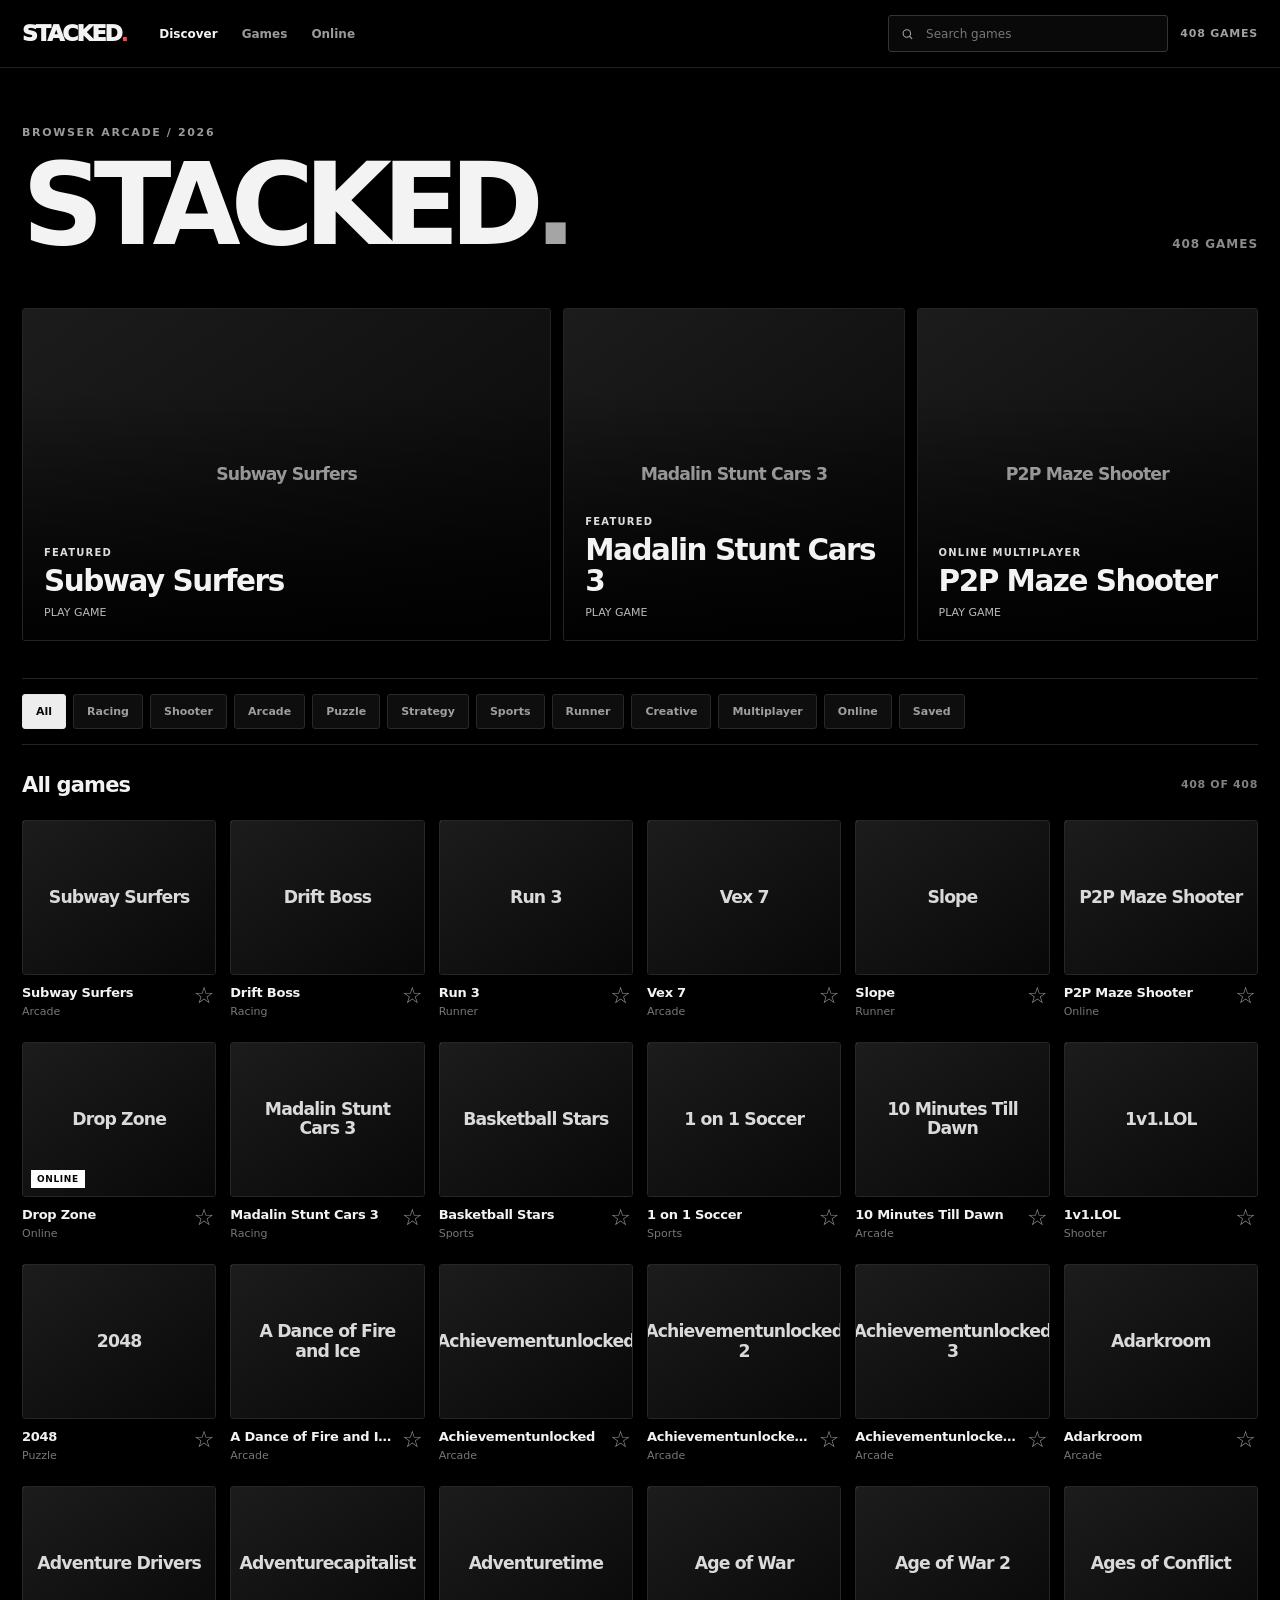
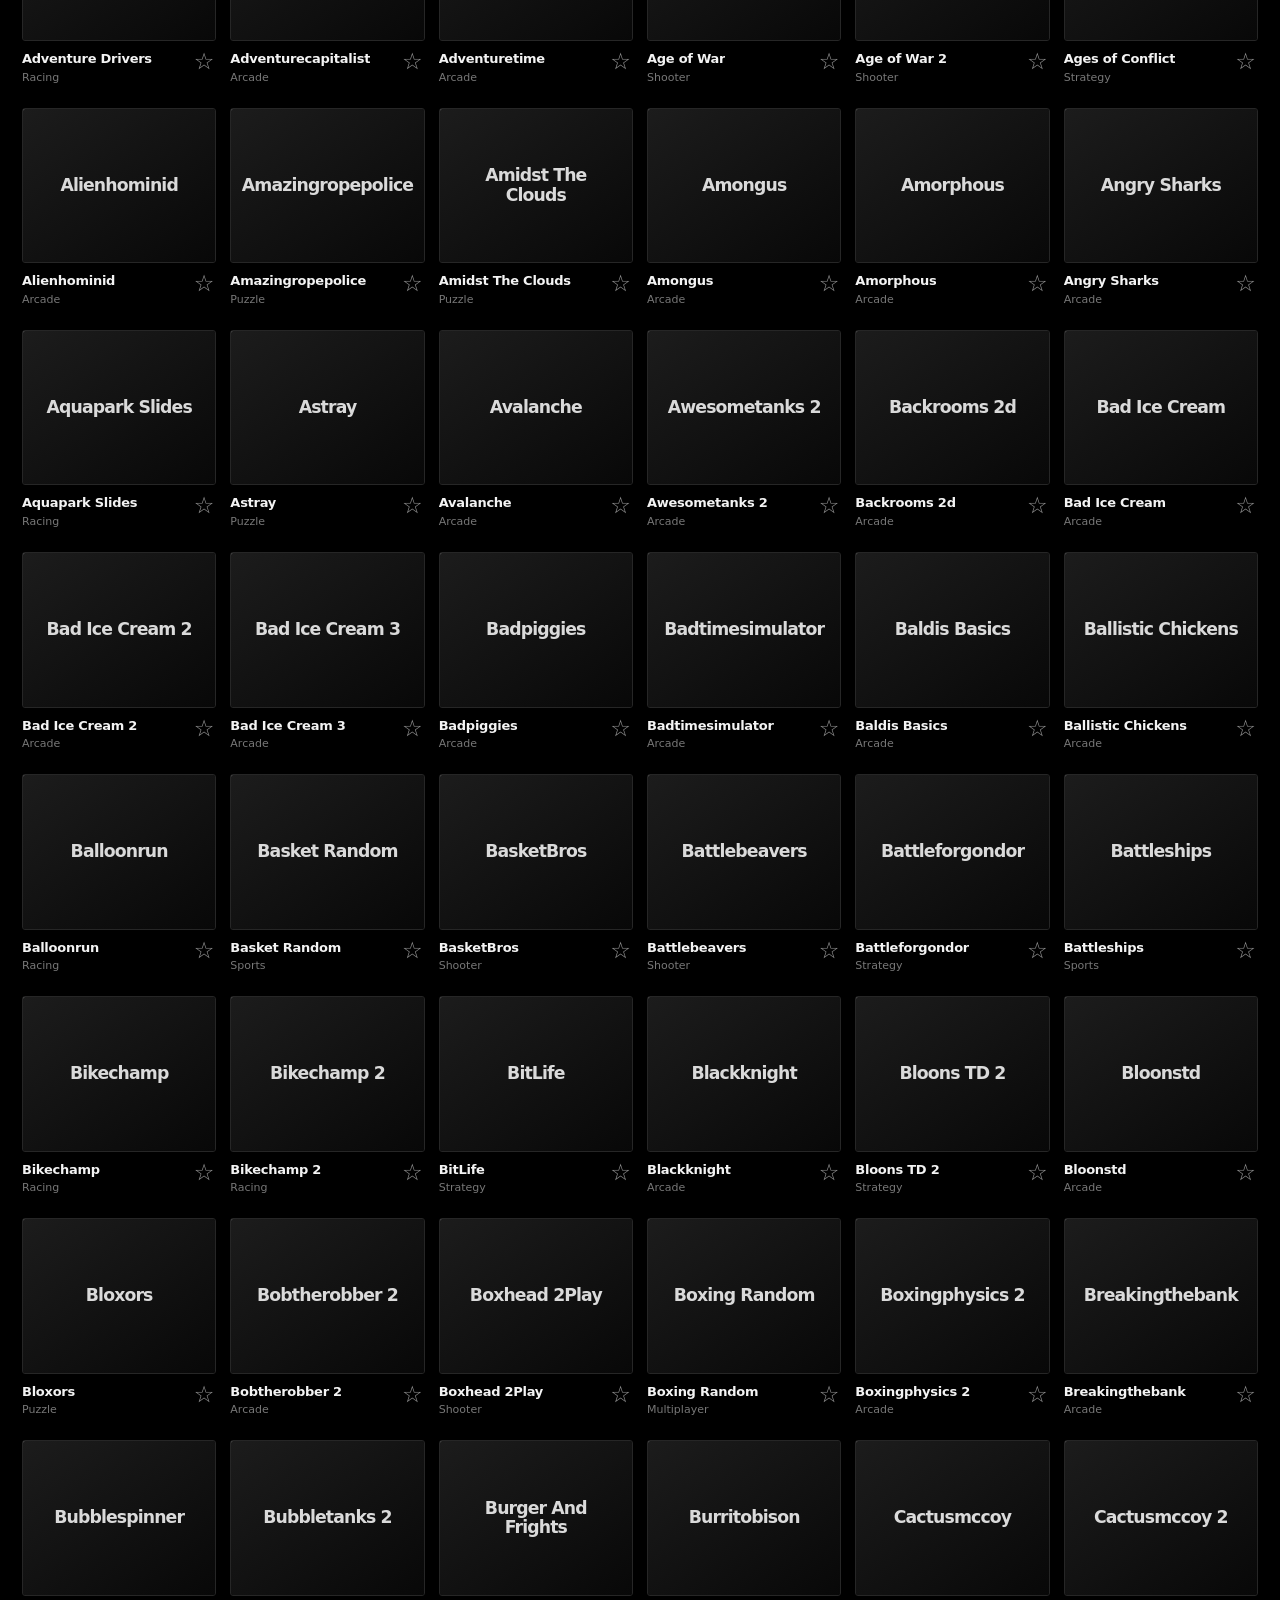
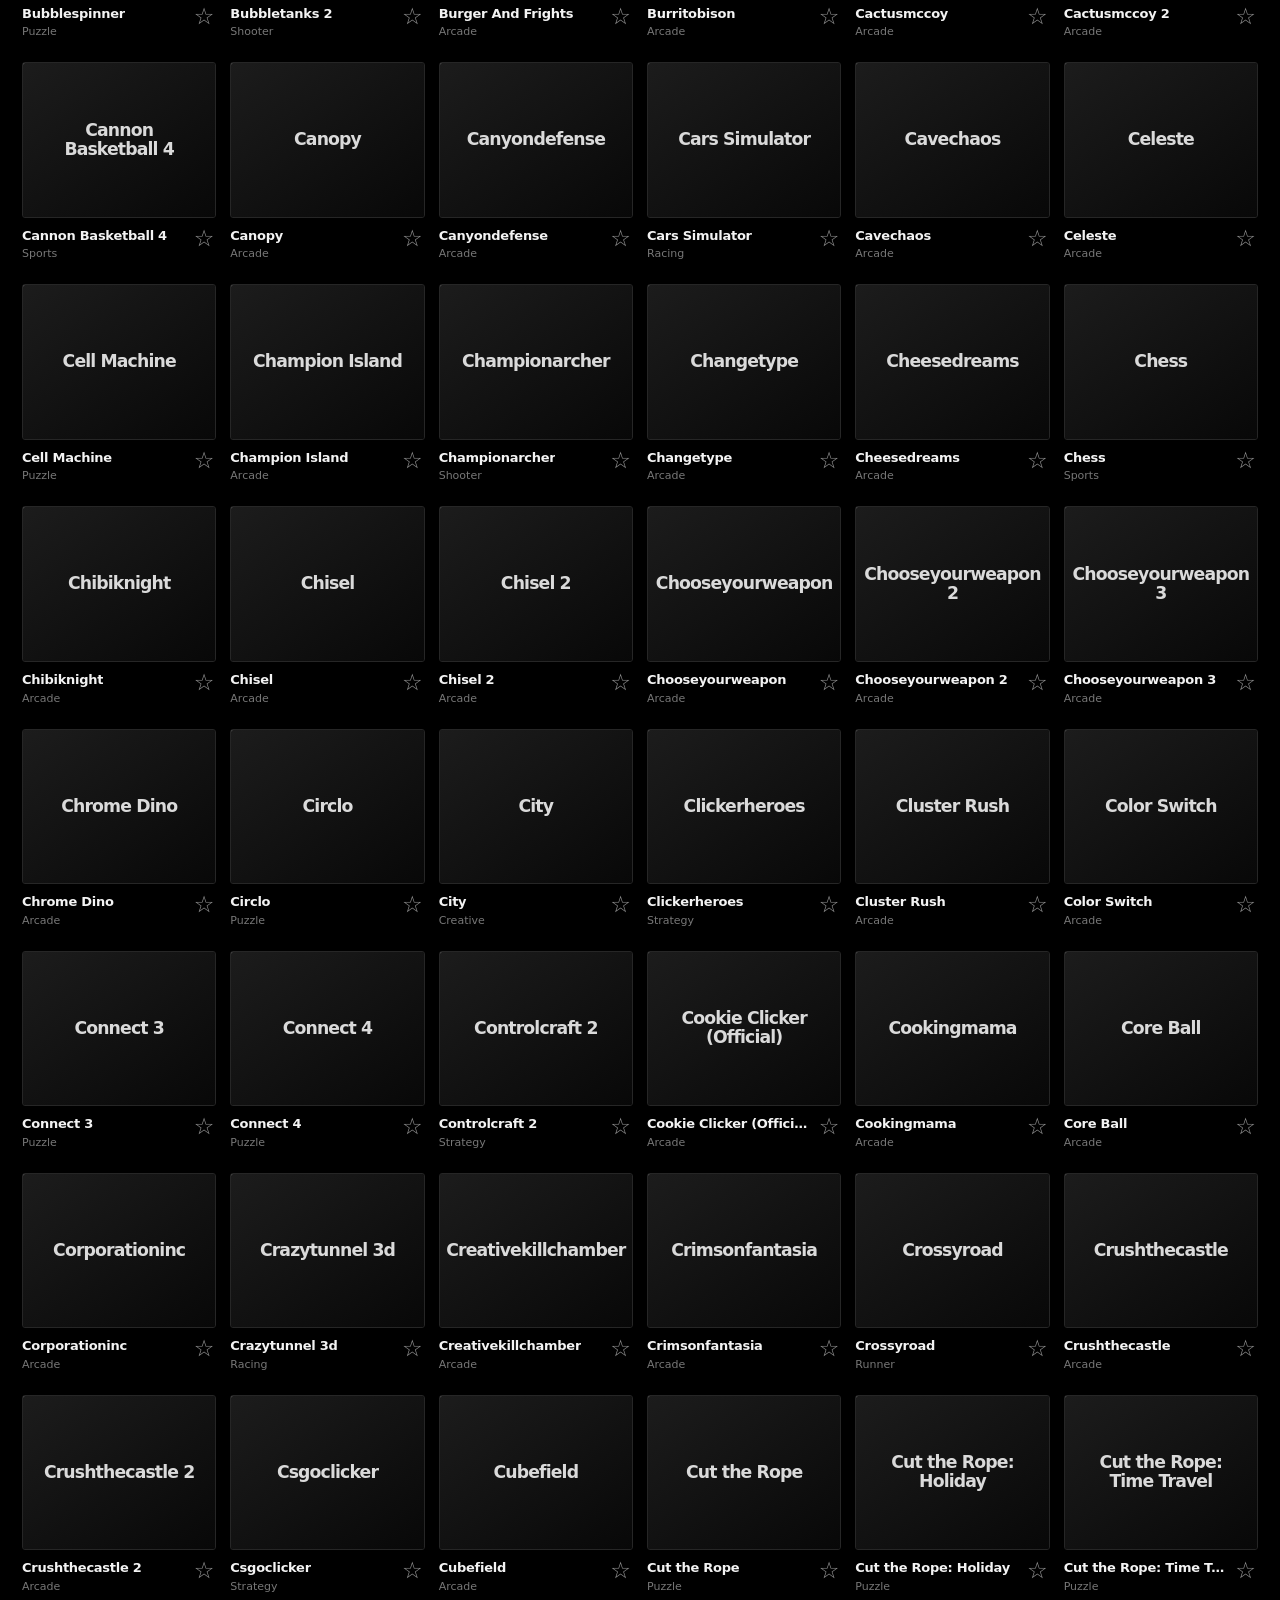
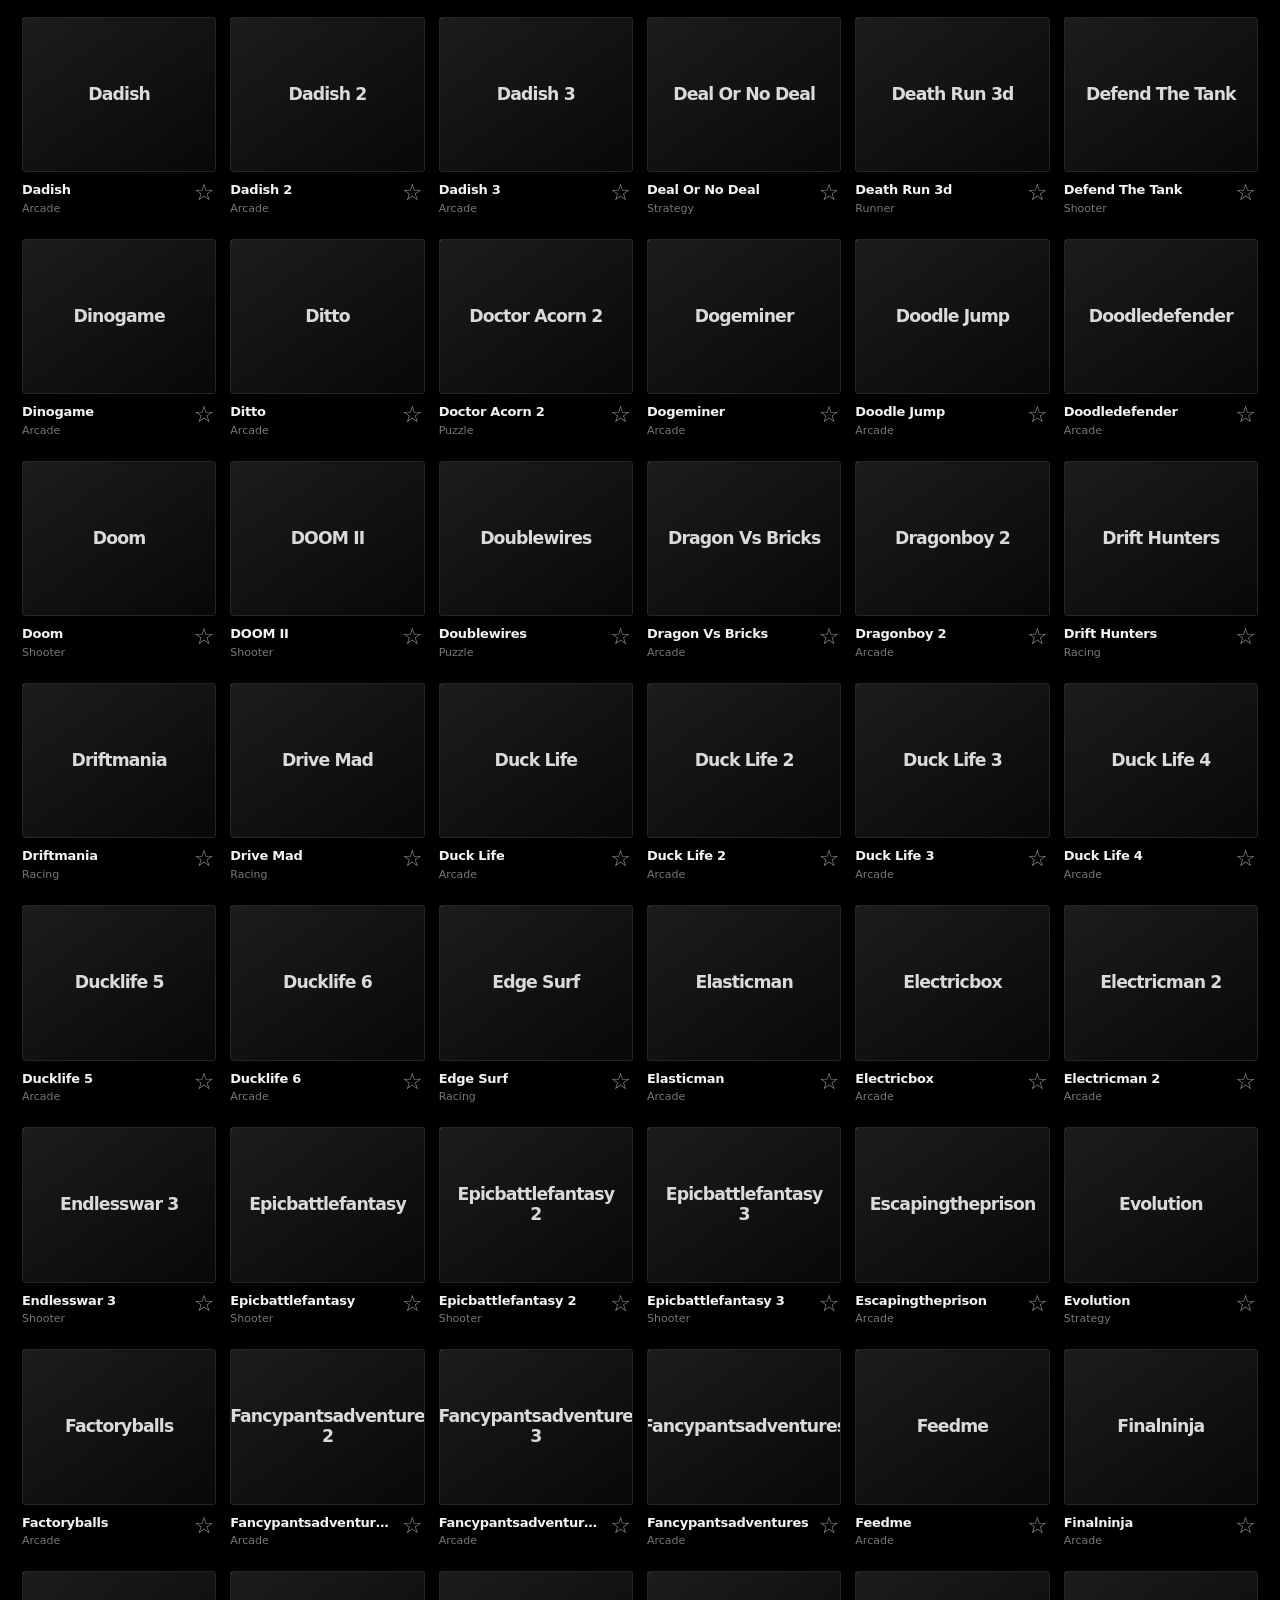
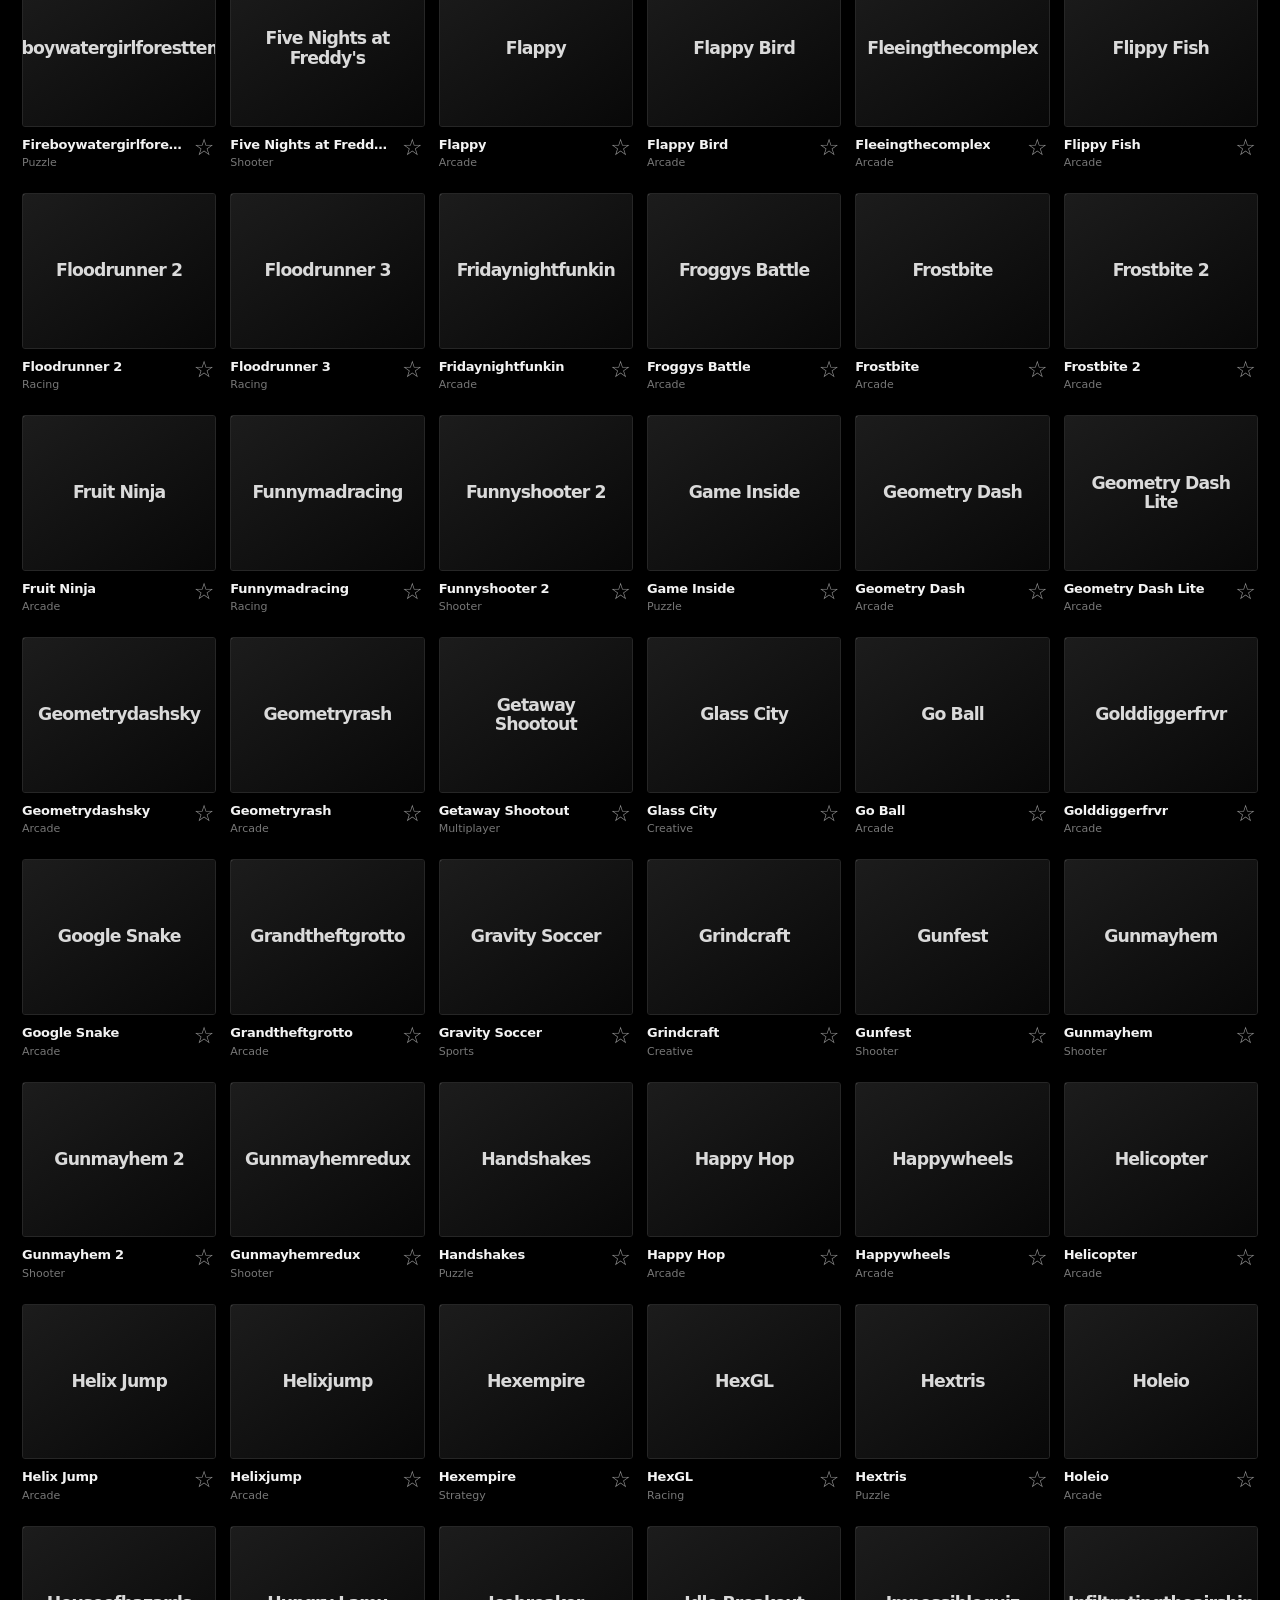
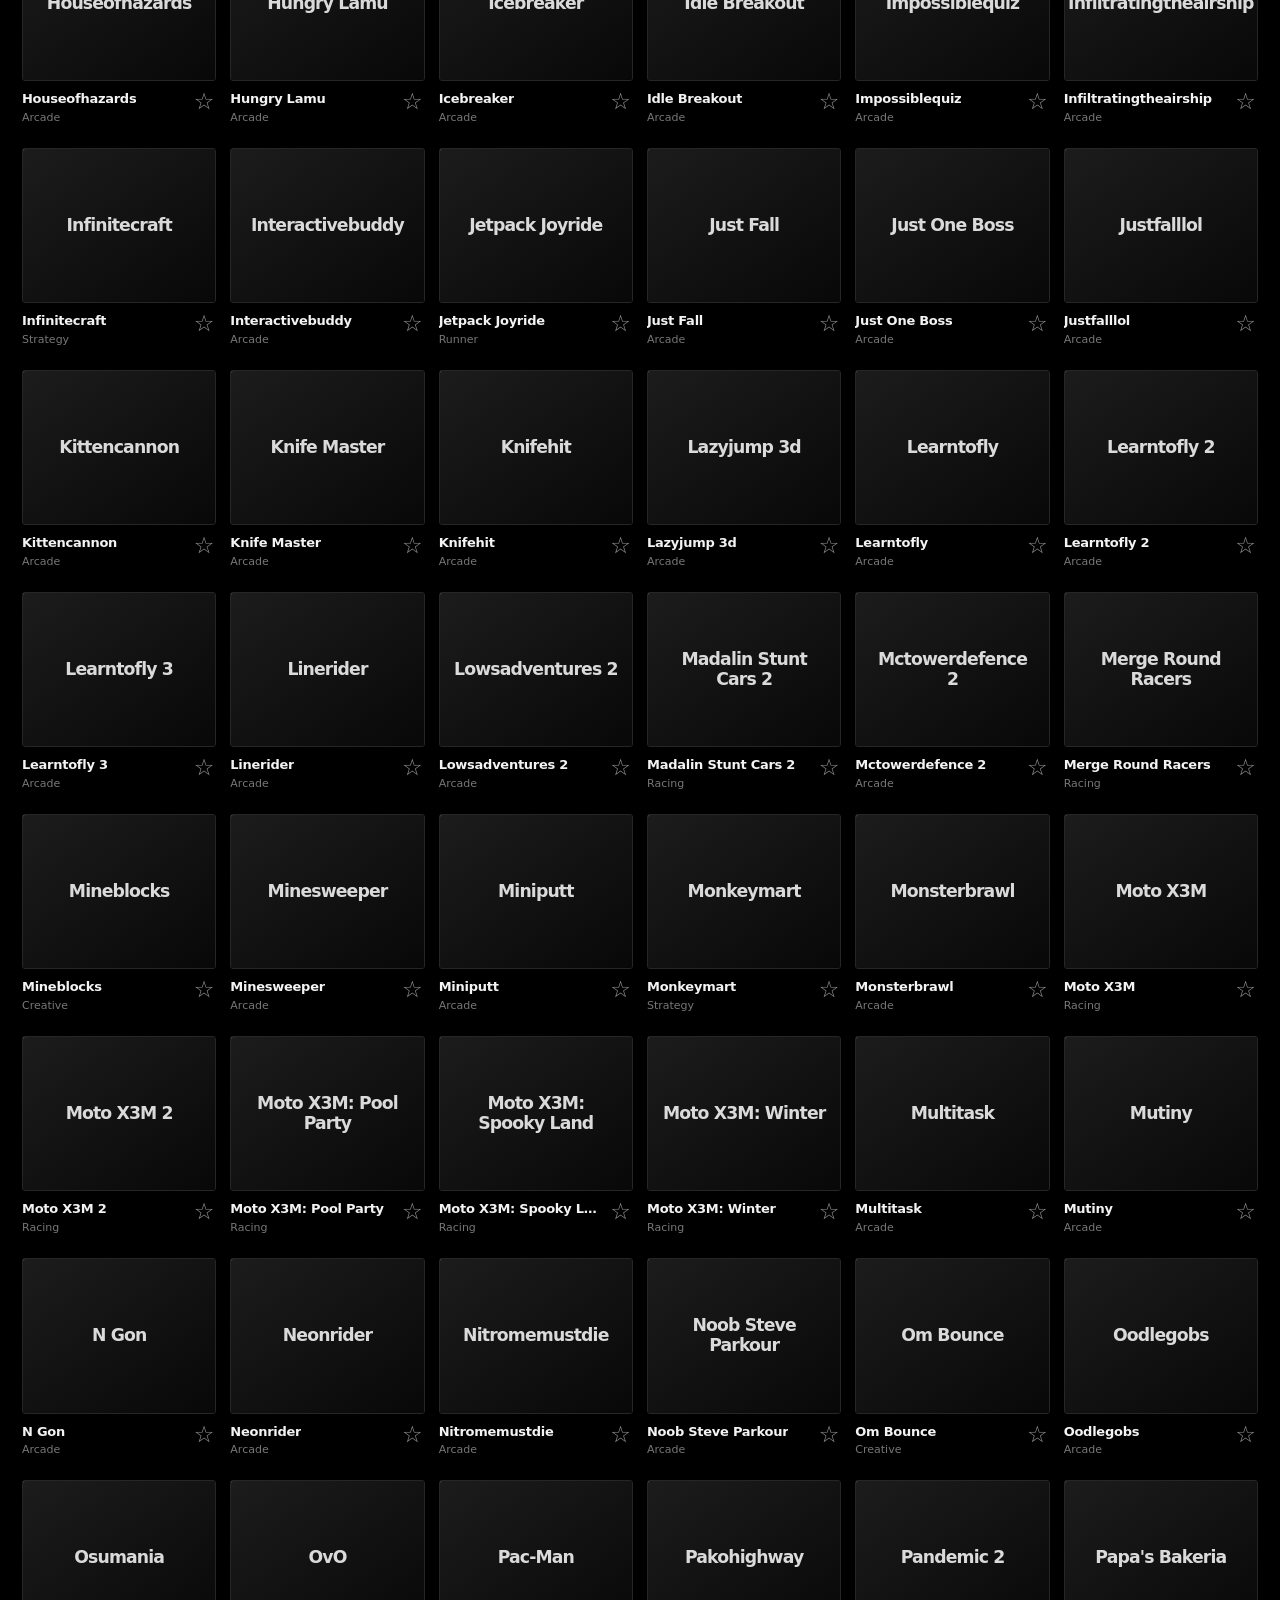
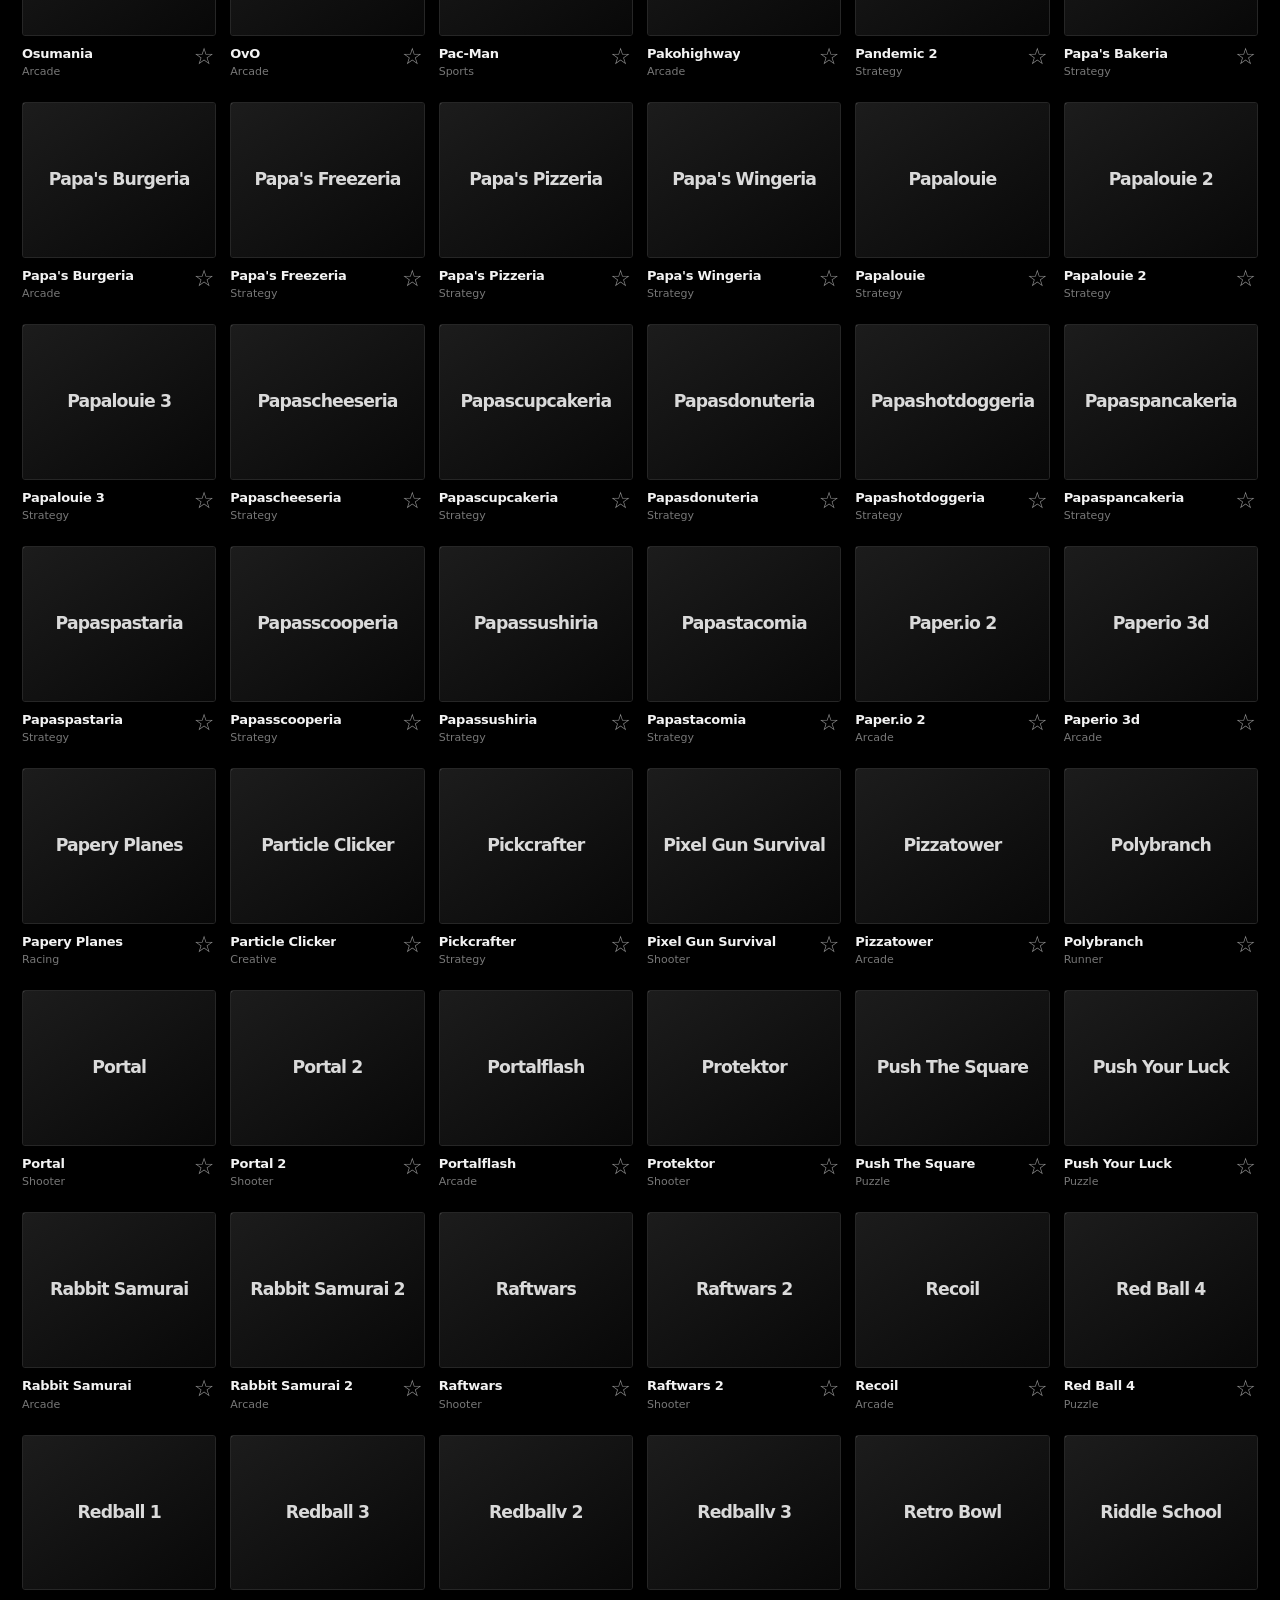
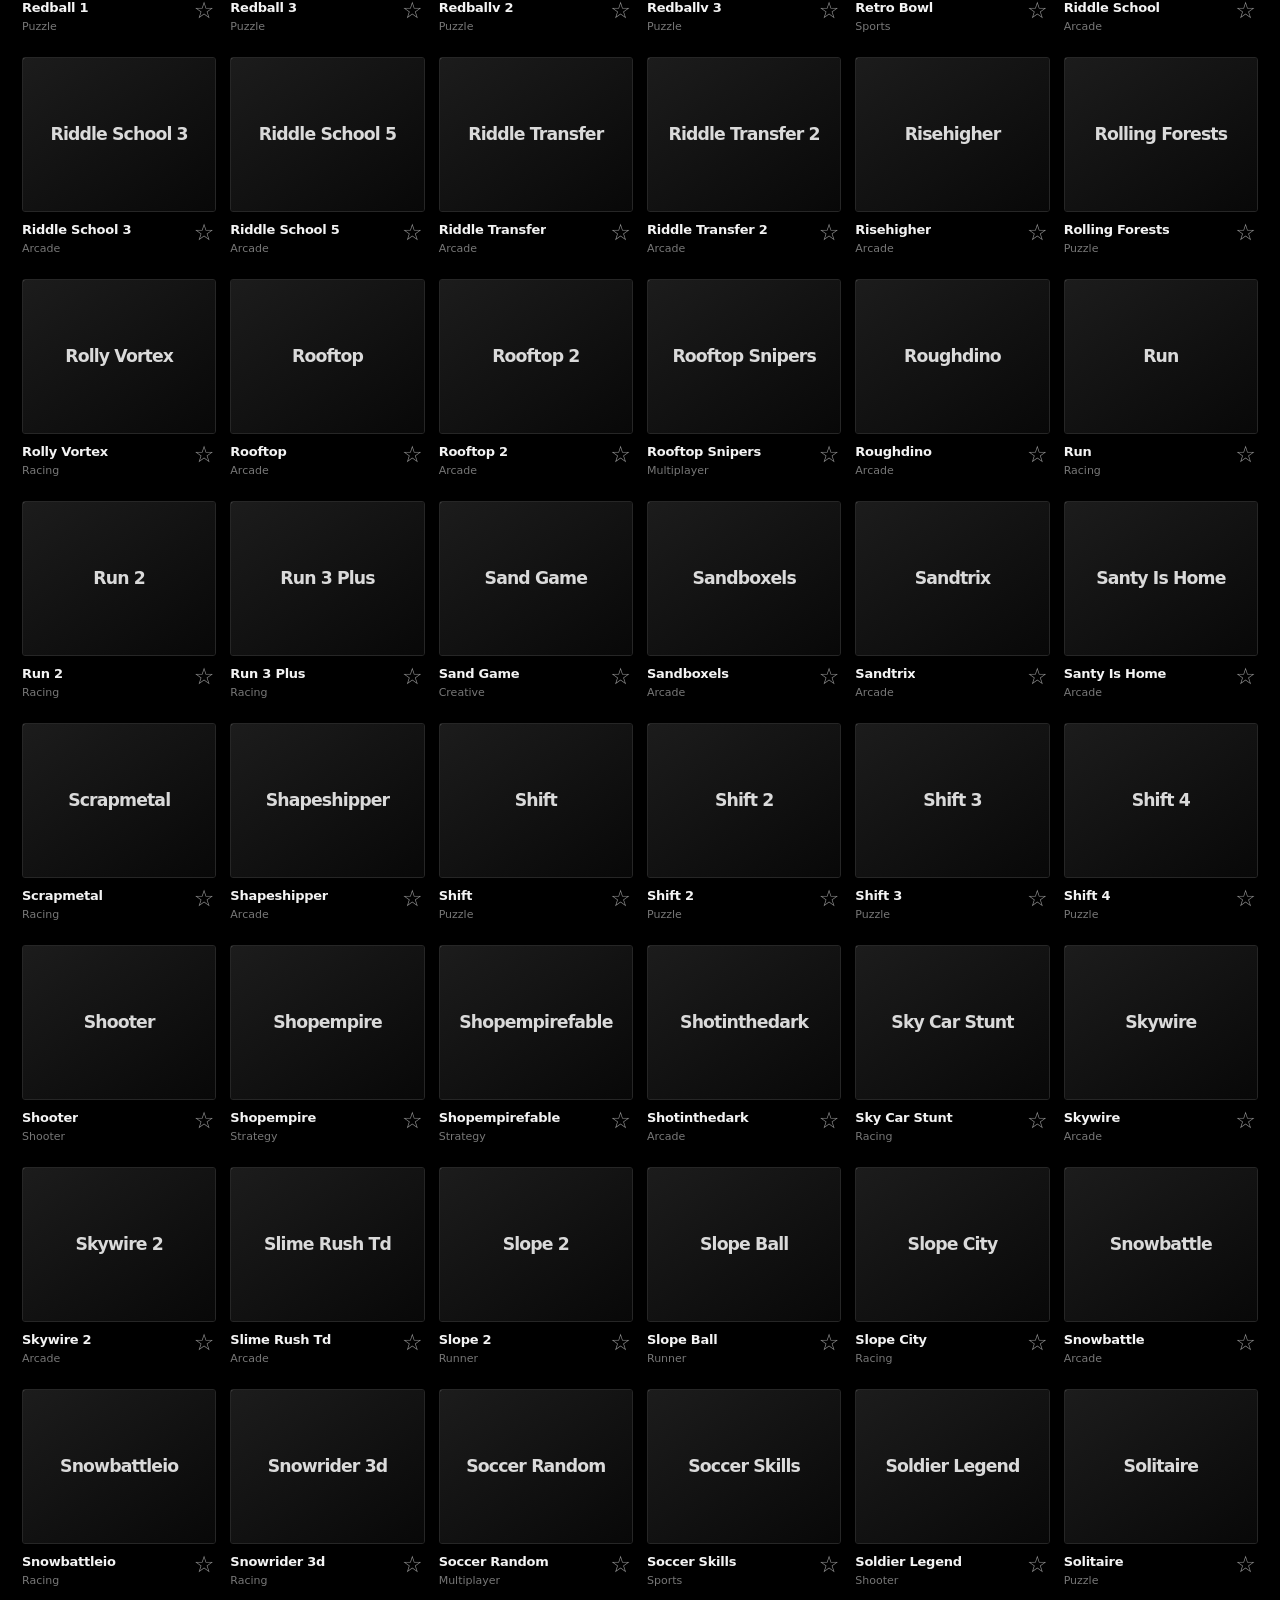
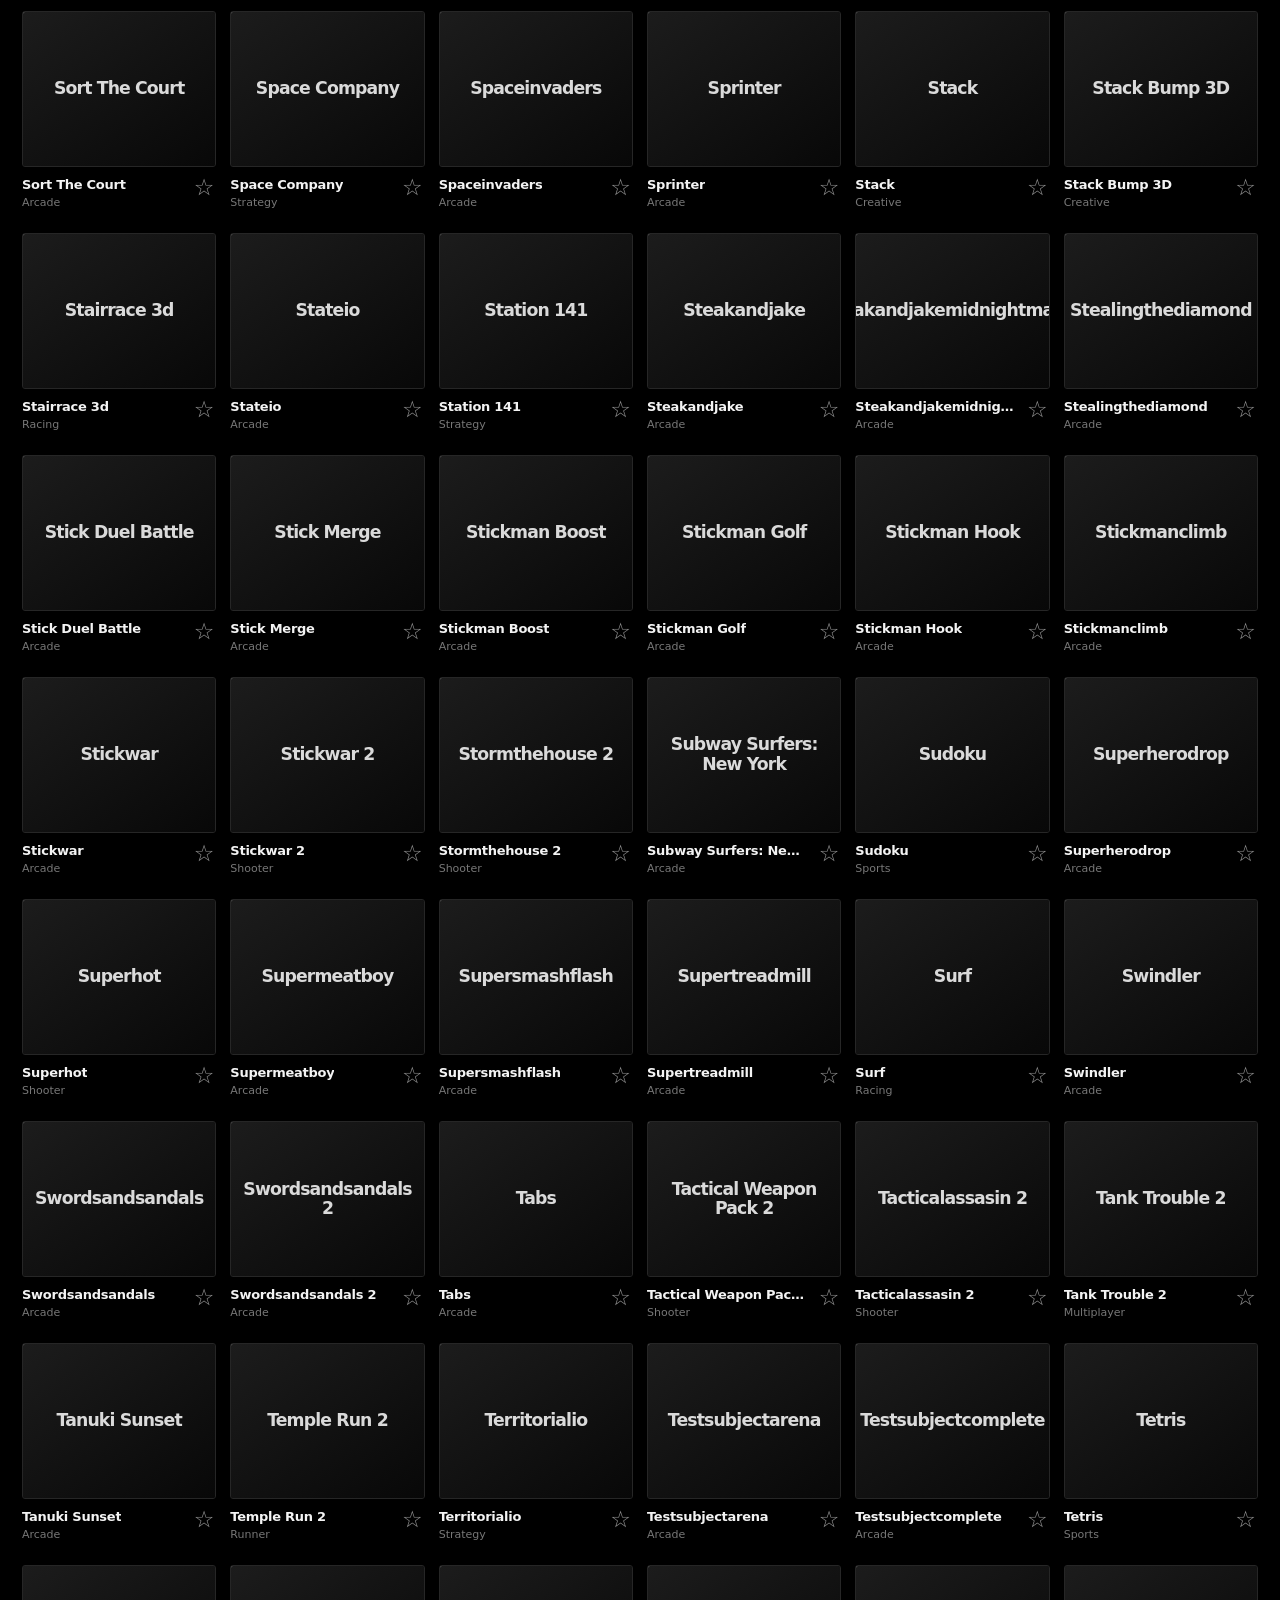
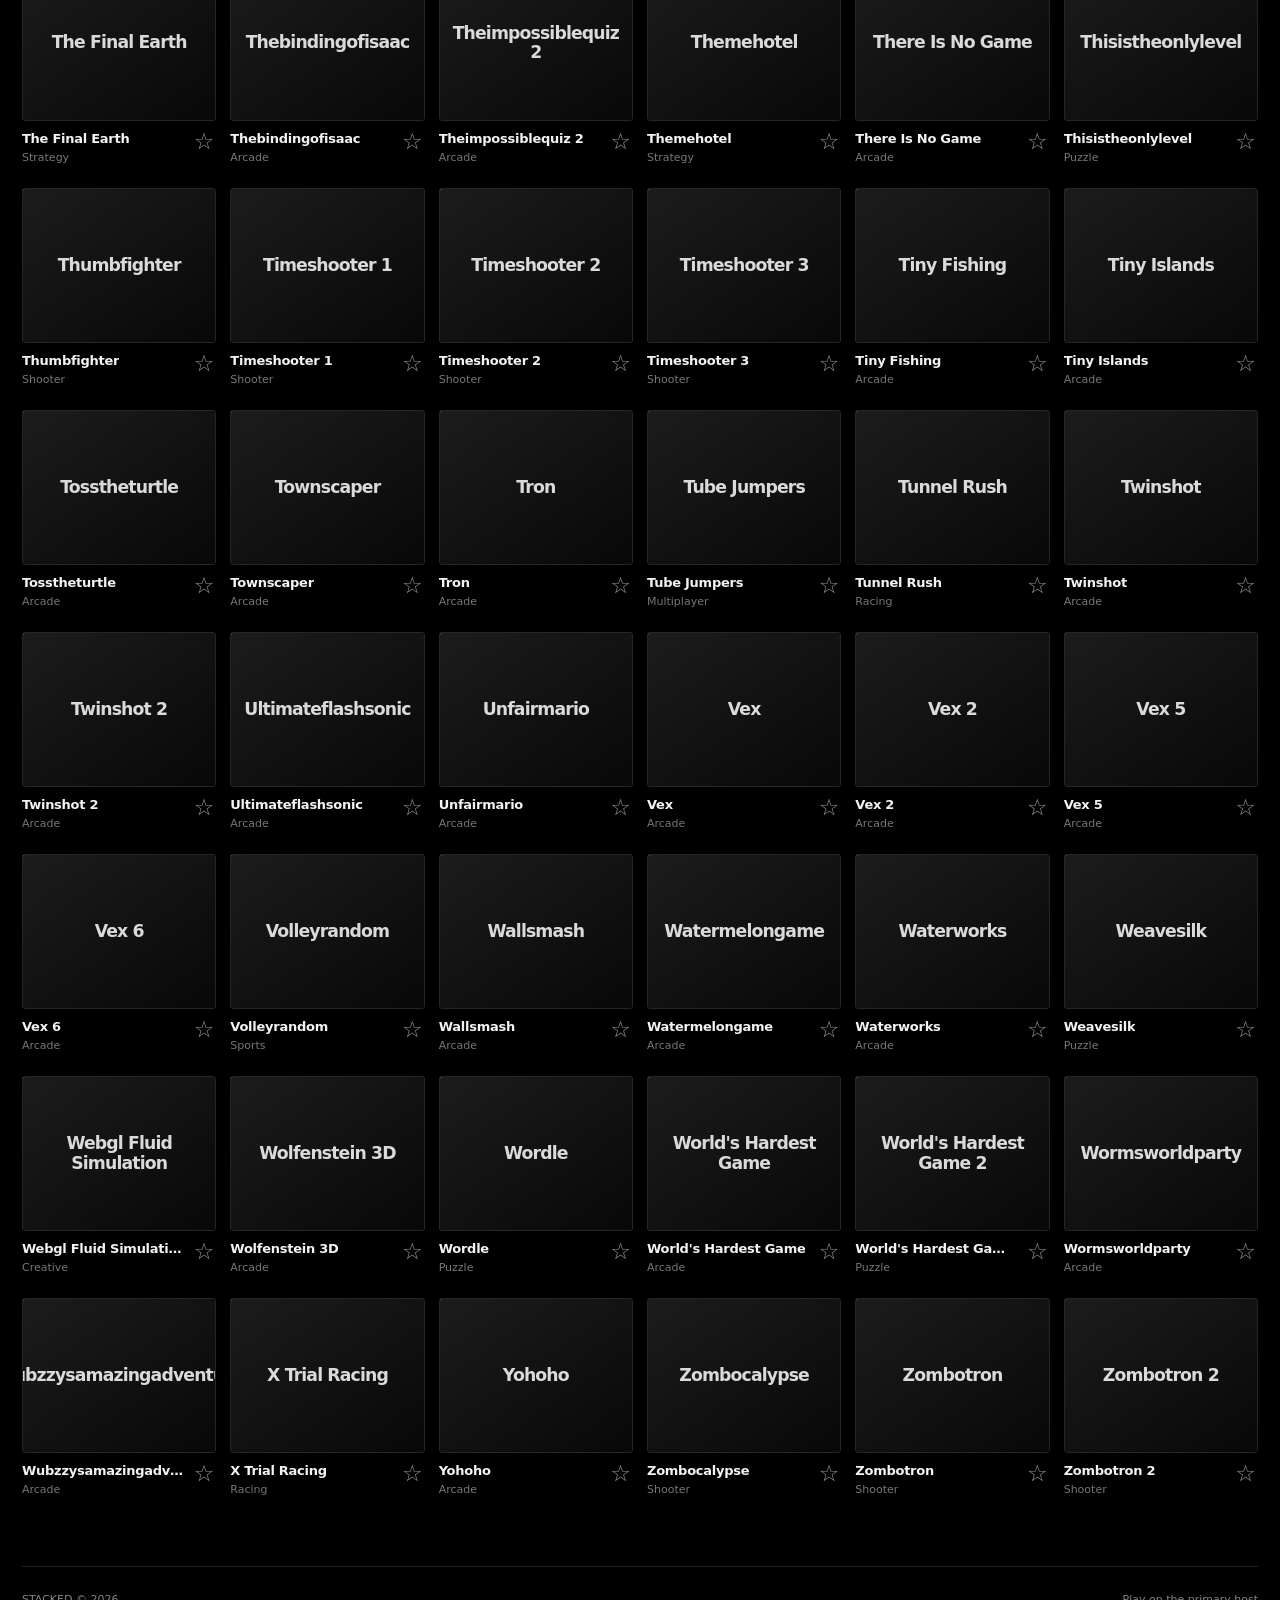
==== commit aebda001: "Publish Stacked 408-game catalog on short GitHub Pages URL" ====
--- a/s/index.html
+++ b/s/index.html
@@ -1,10 +1,10 @@
-<!doctype html><html lang="en"><head><meta charset="utf-8"><meta name="viewport" content="width=device-width,initial-scale=1"><meta name="theme-color" content="#000000"><meta name="description" content="STACKED — 204 browser games. Search, save and play."><title>STACKED — Play Games</title><style>
+<!doctype html><html lang="en"><head><meta charset="utf-8"><meta name="viewport" content="width=device-width,initial-scale=1"><meta name="theme-color" content="#000000"><meta name="description" content="STACKED — 408 browser games. Search, save and play."><title>STACKED — Play Games</title><style>
 :root{color-scheme:dark;--bg:#000;--line:#222;--muted:#919191;--fg:#f3f3f3;--surface:#101010}*{box-sizing:border-box}html{background:#000;scroll-behavior:smooth}body{margin:0;background:#000;color:var(--fg);font-family:Inter,system-ui,-apple-system,BlinkMacSystemFont,"Segoe UI",sans-serif;-webkit-font-smoothing:antialiased}a{color:inherit;text-decoration:none}button,input{font:inherit}button{cursor:pointer}button:focus-visible,a:focus-visible,input:focus-visible{outline:2px solid white;outline-offset:3px}header{height:68px;padding:0 max(22px,calc((100vw - 1352px)/2));display:flex;align-items:center;gap:32px;border-bottom:1px solid #202020;background:#000;position:sticky;z-index:40;top:0}.logo{font-size:22px;font-weight:950;letter-spacing:-.09em;white-space:nowrap}.logo b{color:#ff4848}.nav-links{display:flex;gap:24px;align-items:center}.nav-links a{font-weight:650;font-size:12px;color:#9a9a9a;white-space:nowrap}.nav-links a:first-child,.nav-links a:hover{color:#f4f4f4}.toolbar{display:flex;align-items:center;gap:12px;margin-left:auto}.search{display:flex;align-items:center;gap:10px;background:#090909;border:1px solid #343434;border-radius:3px;height:37px;padding:0 12px;width:min(280px,30vw);transition:border .18s}.search:focus-within{border-color:#999}.search svg{width:14px;height:14px;stroke:#aaa;fill:none;stroke-width:2}.search input{background:transparent;border:0;outline:none;color:#fff;font-size:12px;width:100%;min-width:0}.search input::placeholder{color:#777}.count{color:#a0a0a0;font-size:11px;font-weight:720;letter-spacing:.07em;white-space:nowrap}.shell{width:min(1352px,calc(100% - 44px));margin:auto}.hero{padding:58px 0 26px;display:flex;justify-content:space-between;align-items:end;gap:18px}.eyebrow{font-weight:720;font-size:11px;color:#999;letter-spacing:.15em;margin-bottom:14px}.hero h1{font-size:clamp(54px,9vw,114px);letter-spacing:-.09em;line-height:.92;font-weight:850;margin:0}.hero h1 span{color:#a5a5a5}.hero-right{font-size:12px;letter-spacing:.08em;color:#8a8a8a;white-space:nowrap;padding-bottom:7px;font-weight:700}.featured{display:grid;grid-template-columns:1.55fr 1fr 1fr;gap:12px;margin:24px 0 37px}.featured a{position:relative;min-height:230px;height:clamp(230px,26vw,355px);overflow:hidden;background:#111;border:1px solid #242424;display:flex;align-items:end;padding:21px;isolation:isolate;border-radius:3px;transition:transform .2s cubic-bezier(.2,.7,.3,1),border-color .2s}.featured a:hover{transform:translateY(-3px);border-color:#858585}.featured img{position:absolute;inset:0;width:100%;height:100%;object-fit:cover;z-index:-2;opacity:.83;transition:transform .35s ease}.featured a:hover img{transform:scale(1.04)}.featured a:after{content:"";position:absolute;z-index:-1;inset:0;background:linear-gradient(0deg,#000e,transparent 75%)}.feature-tag{font-size:10px;font-weight:750;letter-spacing:.12em;color:#ddd;margin-bottom:8px}.feature-title{font-size:clamp(20px,2.3vw,33px);letter-spacing:-.05em;line-height:1.05;font-weight:850}.feature-sub{font-size:11px;color:#bbb;margin-top:9px}.filters{position:sticky;top:68px;z-index:20;display:flex;align-items:center;gap:7px;background:#000;border-bottom:1px solid #242424;border-top:1px solid #242424;padding:15px 0;overflow:auto;scrollbar-width:none}.filters::-webkit-scrollbar{display:none}.chip{border:1px solid #292929;border-radius:3px;background:#0e0e0e;color:#9e9e9e;padding:10px 13px;font-size:11px;font-weight:750;white-space:nowrap;transition:background .18s,border-color .18s,color .18s}.chip:hover{border-color:#777;color:white}.chip.active{border-color:#e7e7e7;background:#ededed;color:#0b0b0b}.results{margin:28px 0 19px;display:flex;justify-content:space-between;align-items:center;gap:16px}.results h2{font-size:21px;letter-spacing:-.04em;margin:0;font-weight:790}.results .right{font-size:11px;color:#818181;font-weight:700;letter-spacing:.06em}.grid{display:grid;grid-template-columns:repeat(6,minmax(0,1fr));gap:24px 14px;padding:4px 0 70px}.card{min-width:0;position:relative}.poster{aspect-ratio:5/4;display:flex;align-items:center;justify-content:center;position:relative;overflow:hidden;border:1px solid #262626;background:linear-gradient(135deg,#191919,#080808);border-radius:3px;transition:border-color .2s,transform .2s cubic-bezier(.2,.8,.2,1)}.poster:hover{transform:translateY(-4px);border-color:#777}.poster img{width:100%;height:100%;object-fit:cover;display:block;transition:transform .25s}.poster:hover img{transform:scale(1.045)}.fallback{position:absolute;inset:0;display:flex;align-items:center;justify-content:center;text-align:center;padding:14px;letter-spacing:-.05em;font-size:clamp(14px,1.35vw,23px);font-weight:820;line-height:1.13;color:#dadada;background:linear-gradient(145deg,#1c1c1c,#080808)}.poster:has(img:not([hidden])) .fallback{display:none}.online-badge{position:absolute;bottom:8px;left:8px;background:#fff;color:#050505;padding:4px 6px;font:800 9px system-ui,Arial;letter-spacing:.07em}.meta{display:flex;gap:8px;align-items:start;justify-content:space-between;padding-top:10px}.title{display:block;line-height:1.2;font-size:13px;font-weight:760;letter-spacing:-.02em;overflow:hidden;text-overflow:ellipsis;white-space:nowrap}.type{display:block;color:#777;font-size:11px;margin-top:4px}.save{background:transparent;color:#919191;border:0;font-size:23px;line-height:20px;padding:0 2px 4px;flex:none}.save:hover,.save[aria-pressed=true]{color:#fff}.empty{display:none;text-align:center;color:#989898;padding:85px 15px;font-size:13px}.empty.visible{display:block}footer{border-top:1px solid #252525;padding:26px 0 44px;display:flex;justify-content:space-between;color:#838383;font-size:11px}footer a:hover{color:#fff}.featured .fallback{z-index:-2}.featured:has(img:not([hidden])) .fallback{display:none}@media(max-width:1100px){.grid{grid-template-columns:repeat(5,minmax(0,1fr))}}@media(max-width:860px){.nav-links{display:none}.grid{grid-template-columns:repeat(4,minmax(0,1fr))}.featured a{height:245px}.featured{grid-template-columns:1fr 1fr}.featured a:nth-child(3){display:none}}@media(max-width:580px){header{height:58px;padding:0 15px;gap:16px}.logo{font-size:20px}.search{width:42vw}.count{display:none}.shell{width:calc(100% - 30px)}.hero{padding:42px 0 15px}.hero h1{font-size:clamp(48px,12vw,72px)}.hero-right{display:none}.featured{grid-template-columns:1fr;margin:20px 0 22px}.featured a{height:210px;min-height:210px}.featured a:nth-child(n+2){display:none}.filters{top:58px}.grid{grid-template-columns:repeat(2,minmax(0,1fr));column-gap:11px;row-gap:23px}.poster{aspect-ratio:1.2}.results{margin-top:25px}.results h2{font-size:18px}}@media(prefers-reduced-motion:reduce){html{scroll-behavior:auto}.poster,.featured a,.poster img,.featured img{transition:none!important}}
-</style></head><body><header><a href="./" class="logo" aria-label="Stacked Home">STACKED<b>.</b></a><nav class="nav-links"><a href="#games">Discover</a><a href="#games" id="popular">Games</a><a href="#games" id="online-link">Online</a></nav><div class="toolbar"><label class="search"><svg viewBox="0 0 24 24" aria-hidden="true"><circle cx="11" cy="11" r="7"/><path d="m16 16 5 5"/></svg><input id="q" aria-label="Search games" placeholder="Search games" autocomplete="off" spellcheck="false"></label><span class="count">204 GAMES</span></div></header><div class="shell"><section class="hero"><div><div class="eyebrow">BROWSER ARCADE / 2026</div><h1>STACKED<span>.</span></h1></div><div class="hero-right">204 GAMES</div></section><section class="featured" aria-label="Featured games" id="featured"></section><nav class="filters" id="filters" aria-label="Game categories"></nav><section id="games"><div class="results"><h2 id="heading">All games</h2><span class="right" id="results"></span></div><div class="grid" id="grid"></div><div class="empty" id="empty">No games match your search.</div></section><footer><span>STACKED &copy; 2026</span><a href="https://playfield-original-arcade.vercel.app/">Play on the primary host</a></footer></div><script>
-const G=[{"id":"10-minutes-till-dawn","name":"10 Minutes Till Dawn","kind":"Arcade","image":"https://playfield-original-arcade.vercel.app/gamefiles/archive/10-minutes-till-dawn/splash.png","rank":0},{"id":"2048","name":"2048","kind":"Puzzle","image":"https://playfield-original-arcade.vercel.app/gamefiles/archive/2048/thumb.png","rank":1},{"id":"achievementunlocked","name":"Achievementunlocked","kind":"Arcade","image":"","rank":2},{"id":"adarkroom","name":"Adarkroom","kind":"Arcade","image":"https://playfield-original-arcade.vercel.app/gamefiles/archive/adarkroom/splash.png","rank":3},{"id":"adventure-drivers","name":"Adventure Drivers","kind":"Racing","image":"https://playfield-original-arcade.vercel.app/gamefiles/archive/adventure-drivers/splash.png","rank":4},{"id":"astray","name":"Astray","kind":"Puzzle","image":"https://playfield-original-arcade.vercel.app/gamefiles/archive/astray/splash.png","rank":5},{"id":"awesometanks2","name":"Awesometanks 2","kind":"Arcade","image":"https://playfield-original-arcade.vercel.app/gamefiles/archive/awesometanks2/images/menu/logo.jpg","rank":6},{"id":"bad-ice-cream","name":"Bad Ice Cream","kind":"Arcade","image":"https://playfield-original-arcade.vercel.app/gamefiles/archive/bad-ice-cream/assets/badicecream_splash.jpg","rank":7},{"id":"baldis-basics","name":"Baldis Basics","kind":"Arcade","image":"https://playfield-original-arcade.vercel.app/gamefiles/archive/baldis-basics/splash.png","rank":8},{"id":"basket","name":"Basket Random","kind":"Sports","image":"https://playfield-original-arcade.vercel.app/gamefiles/archive/basket-random/splash.jpeg","rank":9},{"id":"basketball-stars","name":"Basketball Stars","kind":"Sports","image":"https://playfield-original-arcade.vercel.app/gamefiles/archive/basketball-stars/assets/images/basketball-stars.png","rank":10},{"id":"bloonstd","name":"Bloonstd","kind":"Arcade","image":"https://playfield-original-arcade.vercel.app/gamefiles/archive/bloonstd/bloonstd.jpg","rank":11},{"id":"bloxors","name":"Bloxors","kind":"Puzzle","image":"https://playfield-original-arcade.vercel.app/gamefiles/archive/bloxors/title.png","rank":12},{"id":"bobtherobber2","name":"Bobtherobber 2","kind":"Arcade","image":"https://playfield-original-arcade.vercel.app/gamefiles/archive/bobtherobber2/splash.jpeg","rank":13},{"id":"boxing-random","name":"Boxing Random","kind":"Multiplayer","image":"https://playfield-original-arcade.vercel.app/gamefiles/archive/boxing-random/512x340.jpg","rank":14},{"id":"cannon-basketball-4","name":"Cannon Basketball  4","kind":"Sports","image":"https://playfield-original-arcade.vercel.app/gamefiles/archive/cannon-basketball-4/img/splash.png","rank":15},{"id":"canyondefense","name":"Canyondefense","kind":"Arcade","image":"https://playfield-original-arcade.vercel.app/gamefiles/archive/canyondefense/canyondefense.png","rank":16},{"id":"cars-simulator","name":"Cars Simulator","kind":"Racing","image":"https://playfield-original-arcade.vercel.app/gamefiles/archive/cars-simulator/splash.png","rank":17},{"id":"champion-island","name":"Champion Island","kind":"Arcade","image":"https://playfield-original-arcade.vercel.app/gamefiles/archive/champion-island/splash.png","rank":18},{"id":"chrome-dino","name":"Chrome Dino","kind":"Arcade","image":"","rank":19},{"id":"city","name":"City","kind":"Creative","image":"","rank":20},{"id":"cluster-rush","name":"Cluster Rush","kind":"Arcade","image":"https://playfield-original-arcade.vercel.app/gamefiles/archive/cluster-rush/splash.png","rank":21},{"id":"cookie-clone","name":"Cookie Clicker Clone","kind":"Arcade","image":"","rank":22},{"id":"core-ball","name":"Core Ball","kind":"Arcade","image":"https://playfield-original-arcade.vercel.app/gamefiles/archive/core-ball/pr_source.png","rank":23},{"id":"crossyroad","name":"Crossyroad","kind":"Runner","image":"https://playfield-original-arcade.vercel.app/gamefiles/archive/crossyroad/sprites/hipster-whale.png","rank":24},{"id":"cubefield","name":"Cubefield","kind":"Arcade","image":"https://playfield-original-arcade.vercel.app/gamefiles/archive/cubefield/assets/splash.png","rank":25},{"id":"death-run-3d","name":"Death Run  3d","kind":"Runner","image":"https://playfield-original-arcade.vercel.app/gamefiles/archive/death-run-3d/img/death.png","rank":26},{"id":"doodle-jump","name":"Doodle Jump","kind":"Arcade","image":"https://playfield-original-arcade.vercel.app/gamefiles/archive/doodle-jump/doodle.png","rank":27},{"id":"drift-boss","name":"Drift Boss","kind":"Racing","image":"https://playfield-original-arcade.vercel.app/gamefiles/archive/drift-boss/media/graphics/splash/mobile/cover-start.jpg","rank":28},{"id":"drift-hunters","name":"Drift Hunters","kind":"Racing","image":"https://playfield-original-arcade.vercel.app/gamefiles/archive/drift-hunters/drift-hunters.png","rank":29},{"id":"drive-mad","name":"Drive Mad","kind":"Racing","image":"https://playfield-original-arcade.vercel.app/gamefiles/archive/drive-mad/logo.jpg","rank":30},{"id":"ducklife1","name":"Duck Life","kind":"Arcade","image":"https://playfield-original-arcade.vercel.app/gamefiles/archive/ducklife1/ducklife.png","rank":31},{"id":"factoryballs","name":"Factoryballs","kind":"Arcade","image":"https://playfield-original-arcade.vercel.app/gamefiles/archive/factoryballs/images/splash.png","rank":32},{"id":"fancypantsadventures","name":"Fancypantsadventures","kind":"Arcade","image":"https://playfield-original-arcade.vercel.app/gamefiles/archive/fancypantsadventures/fancypantsadventure.png","rank":33},{"id":"fireboywatergirlforesttemple","name":"Fireboywatergirlforesttemple","kind":"Puzzle","image":"https://playfield-original-arcade.vercel.app/gamefiles/archive/fireboywatergirlforesttemple/logo.jpeg","rank":34},{"id":"flappy-bird","name":"Flappy Bird","kind":"Arcade","image":"https://playfield-original-arcade.vercel.app/gamefiles/archive/flappy-bird/assets/thumb.png","rank":35},{"id":"fridaynightfunkin","name":"Fridaynightfunkin","kind":"Arcade","image":"https://playfield-original-arcade.vercel.app/gamefiles/archive/fridaynightfunkin/assets/images/logo.png","rank":36},{"id":"fruitninja","name":"Fruit Ninja","kind":"Arcade","image":"https://playfield-original-arcade.vercel.app/gamefiles/archive/fruitninja/FruitNinjaTeaser.jpg","rank":37},{"id":"geodash","name":"Geometry Dash","kind":"Arcade","image":"https://playfield-original-arcade.vercel.app/gamefiles/archive/geodash/geoscratchicon.png","rank":38},{"id":"getaway-shootout","name":"Getaway Shootout","kind":"Multiplayer","image":"","rank":39},{"id":"google-snake","name":"Google Snake","kind":"Arcade","image":"","rank":40},{"id":"gravity-soccer","name":"Gravity Soccer","kind":"Sports","image":"https://playfield-original-arcade.vercel.app/gamefiles/archive/gravity-soccer/splash.png","rank":41},{"id":"helix","name":"Helix Jump","kind":"Arcade","image":"","rank":42},{"id":"hexgl","name":"HexGL","kind":"Racing","image":"https://playfield-original-arcade.vercel.app/assets/hexgl/css/title.png","rank":43},{"id":"hextris","name":"Hextris","kind":"Puzzle","image":"https://playfield-original-arcade.vercel.app/gamefiles/archive/hextris/images/hextris-logo.png","rank":44},{"id":"idle-breakout","name":"Idle Breakout","kind":"Arcade","image":"https://playfield-original-arcade.vercel.app/gamefiles/archive/idle-breakout/assets/thumbnail.png","rank":45},{"id":"impossiblequiz","name":"Impossiblequiz","kind":"Arcade","image":"https://playfield-original-arcade.vercel.app/gamefiles/archive/impossiblequiz/impossiblequiz.png","rank":46},{"id":"jetpack-joyride","name":"Jetpack Joyride","kind":"Runner","image":"https://playfield-original-arcade.vercel.app/gamefiles/archive/jetpack-joyride/splash.jpg","rank":47},{"id":"just-one-boss","name":"Just One Boss","kind":"Arcade","image":"","rank":48},{"id":"learntofly","name":"Learntofly","kind":"Arcade","image":"https://playfield-original-arcade.vercel.app/gamefiles/archive/learntofly/learntofly.png","rank":49},{"id":"minesweeper","name":"Minesweeper","kind":"Arcade","image":"https://playfield-original-arcade.vercel.app/gamefiles/archive/minesweeper/img/minesweeper.png","rank":50},{"id":"miniputt","name":"Miniputt","kind":"Arcade","image":"https://playfield-original-arcade.vercel.app/gamefiles/archive/miniputt/miniputt.png","rank":51},{"id":"motox3m-pool","name":"Moto X3M: Pool Party","kind":"Racing","image":"https://playfield-original-arcade.vercel.app/gamefiles/archive/motox3m-pool/splash.jpg","rank":52},{"id":"motox3m-spooky","name":"Moto X3M: Spooky Land","kind":"Racing","image":"https://playfield-original-arcade.vercel.app/gamefiles/archive/motox3m-spooky/splash.jpeg","rank":53},{"id":"motox3m","name":"Moto X3M","kind":"Racing","image":"https://playfield-original-arcade.vercel.app/gamefiles/archive/motox3m/splash.jpg","rank":54},{"id":"motox3m2","name":"Moto X3M 2","kind":"Racing","image":"https://playfield-original-arcade.vercel.app/gamefiles/archive/motox3m2/assets/atlases/x1/cars_game.png","rank":55},{"id":"n-gon","name":"N Gon","kind":"Arcade","image":"https://playfield-original-arcade.vercel.app/gamefiles/archive/n-gon/img/controls.png","rank":56},{"id":"ovo","name":"OvO","kind":"Arcade","image":"https://playfield-original-arcade.vercel.app/gamefiles/archive/ovo/icon-256.png","rank":57},{"id":"papasburgeria","name":"Papa's Burgeria","kind":"Arcade","image":"https://playfield-original-arcade.vercel.app/gamefiles/archive/papasburgeria/splash.jpg","rank":58},{"id":"paperio2","name":"Paper.io 2","kind":"Arcade","image":"https://playfield-original-arcade.vercel.app/gamefiles/archive/paperio2/images/logo.png","rank":59},{"id":"polybranch","name":"Polybranch","kind":"Runner","image":"https://playfield-original-arcade.vercel.app/gamefiles/archive/polybranch/img/pic1.png","rank":60},{"id":"portalflash","name":"Portalflash","kind":"Arcade","image":"","rank":61},{"id":"rabbit-samurai","name":"Rabbit Samurai","kind":"Arcade","image":"https://playfield-original-arcade.vercel.app/gamefiles/archive/rabbit-samurai/splash.png","rank":62},{"id":"retro-bowl","name":"Retro Bowl","kind":"Sports","image":"https://playfield-original-arcade.vercel.app/gamefiles/archive/retro-bowl/img/icon.jpg","rank":63},{"id":"rolly-vortex","name":"Rolly Vortex","kind":"Racing","image":"https://playfield-original-arcade.vercel.app/gamefiles/archive/rolly-vortex/images/icon-256.png","rank":64},{"id":"rooftop-snipers","name":"Rooftop Snipers","kind":"Multiplayer","image":"https://playfield-original-arcade.vercel.app/gamefiles/archive/rooftop-snipers/img/preview.png","rank":65},{"id":"run3","name":"Run 3","kind":"Runner","image":"https://playfield-original-arcade.vercel.app/gamefiles/run3/img/menu/Run3.png","rank":66},{"id":"sand-game","name":"Sand Game","kind":"Creative","image":"https://playfield-original-arcade.vercel.app/gamefiles/archive/sand-game/sand-game.PNG","rank":67},{"id":"sandboxels","name":"Sandboxels","kind":"Arcade","image":"https://playfield-original-arcade.vercel.app/gamefiles/archive/sandboxels/sandboxels.jpg","rank":68},{"id":"shooter","name":"Shooter","kind":"Shooter","image":"","rank":69},{"id":"sky-car-stunt","name":"Sky Car Stunt","kind":"Racing","image":"https://playfield-original-arcade.vercel.app/gamefiles/archive/sky-car-stunt/Template/logo.png","rank":70},{"id":"slime-rush-td","name":"Slime Rush Td","kind":"Arcade","image":"https://playfield-original-arcade.vercel.app/gamefiles/archive/slime-rush-td/splash.png","rank":71},{"id":"slope-2","name":"Slope  2","kind":"Runner","image":"https://playfield-original-arcade.vercel.app/gamefiles/archive/slope-2/slope-2-logo.png","rank":72},{"id":"slope-ball","name":"Slope Ball","kind":"Runner","image":"https://playfield-original-arcade.vercel.app/gamefiles/archive/slope-ball/splash.png","rank":73},{"id":"slope","name":"Slope","kind":"Runner","image":"https://playfield-original-arcade.vercel.app/gamefiles/archive/slope/slope4.jpeg","rank":74},{"id":"soccer-random","name":"Soccer Random","kind":"Multiplayer","image":"https://playfield-original-arcade.vercel.app/gamefiles/archive/soccer-random/banner.jpg","rank":75},{"id":"solitaire","name":"Solitaire","kind":"Puzzle","image":"https://playfield-original-arcade.vercel.app/gamefiles/archive/solitaire/screen-shot-win.png","rank":76},{"id":"sort-the-court","name":"Sort The Court","kind":"Arcade","image":"https://playfield-original-arcade.vercel.app/gamefiles/archive/sort-the-court/img/splash.png","rank":77},{"id":"stack-bump-3d","name":"Stack Bump 3D","kind":"Creative","image":"https://playfield-original-arcade.vercel.app/gamefiles/archive/stack-bump-3d/thumbnail.jpg","rank":78},{"id":"stack","name":"Stack","kind":"Creative","image":"https://playfield-original-arcade.vercel.app/gamefiles/archive/stack/featured-stack.jpg","rank":79},{"id":"stickman-boost","name":"Stickman Boost","kind":"Arcade","image":"https://playfield-original-arcade.vercel.app/gamefiles/archive/stickman-boost/icon-256.png","rank":80},{"id":"stickman-hook","name":"Stickman Hook","kind":"Arcade","image":"https://playfield-original-arcade.vercel.app/gamefiles/archive/stickman-hook/images/03b7dd5d1ae7134731c278c21bb06289-CHAR_EvilStick.png","rank":81},{"id":"stickwar","name":"Stickwar","kind":"Arcade","image":"https://playfield-original-arcade.vercel.app/gamefiles/archive/stickwar/stickwar.jpg","rank":82},{"id":"subway-surfers-ny","name":"Subway Surfers: New York","kind":"Arcade","image":"https://playfield-original-arcade.vercel.app/gamefiles/archive/subway-surfers-ny/assets/preload/splash_mip.png","rank":83},{"id":"subway-surfers","name":"Subway Surfers","kind":"Arcade","image":"https://playfield-original-arcade.vercel.app/gamefiles/archive/subway-surfers/img/FirstAvatar.png","rank":84},{"id":"superhot","name":"Superhot","kind":"Shooter","image":"https://playfield-original-arcade.vercel.app/gamefiles/archive/superhot/hot.jpg","rank":85},{"id":"tank-trouble-2","name":"Tank Trouble  2","kind":"Multiplayer","image":"https://playfield-original-arcade.vercel.app/gamefiles/archive/tank-trouble-2/icon-256.png","rank":86},{"id":"tanuki-sunset","name":"Tanuki Sunset","kind":"Arcade","image":"https://playfield-original-arcade.vercel.app/gamefiles/archive/tanuki-sunset/img/cover.png","rank":87},{"id":"temple-run-2","name":"Temple Run  2","kind":"Runner","image":"https://playfield-original-arcade.vercel.app/gamefiles/archive/temple-run-2/img/cover.png","rank":88},{"id":"there-is-no-game","name":"There Is No Game","kind":"Arcade","image":"https://playfield-original-arcade.vercel.app/gamefiles/archive/there-is-no-game/logo.png","rank":89},{"id":"tiny-fishing","name":"Tiny Fishing","kind":"Arcade","image":"https://playfield-original-arcade.vercel.app/gamefiles/archive/tiny-fishing/thumb.png","rank":90},{"id":"townscaper","name":"Townscaper","kind":"Arcade","image":"https://playfield-original-arcade.vercel.app/gamefiles/archive/townscaper/img/cover.jpg","rank":91},{"id":"tube-jumpers","name":"Tube Jumpers","kind":"Multiplayer","image":"https://playfield-original-arcade.vercel.app/gamefiles/archive/tube-jumpers/img/icon.jpg","rank":92},{"id":"tunnel-rush","name":"Tunnel Rush","kind":"Racing","image":"https://playfield-original-arcade.vercel.app/gamefiles/archive/tunnel-rush/img/tunnel.jpg","rank":93},{"id":"vex5","name":"Vex 5","kind":"Arcade","image":"https://playfield-original-arcade.vercel.app/gamefiles/archive/vex5/images/branding_logo_agame.png","rank":94},{"id":"vex6","name":"Vex 6","kind":"Arcade","image":"https://playfield-original-arcade.vercel.app/gamefiles/archive/vex6/assets/images/logo.png","rank":95},{"id":"vex7","name":"Vex 7","kind":"Arcade","image":"https://playfield-original-arcade.vercel.app/gamefiles/archive/vex7/assets/images/logo.png","rank":96},{"id":"waterworks","name":"Waterworks","kind":"Arcade","image":"https://playfield-original-arcade.vercel.app/gamefiles/archive/waterworks/waterworks/assets/backgrounds/title.png","rank":97},{"id":"webgl-fluid-simulation","name":"Webgl Fluid Simulation","kind":"Creative","image":"https://playfield-original-arcade.vercel.app/gamefiles/archive/webgl-fluid-simulation/logo.png","rank":98},{"id":"worlds-hardest-game","name":"World's Hardest Game","kind":"Arcade","image":"https://playfield-original-arcade.vercel.app/gamefiles/archive/worlds-hardest-game/images/splash.jpg","rank":99},{"id":"aquapark-slides","name":"Aquapark Slides","kind":"Racing","image":"https://playfield-original-arcade.vercel.app/gamefiles/archive/aquapark-slides/splash.png","rank":100},{"id":"edge-surf","name":"Edge Surf","kind":"Racing","image":"https://playfield-original-arcade.vercel.app/gamefiles/archive/edge-surf/splash.png","rank":101},{"id":"merge-round-racers","name":"Merge Round Racers","kind":"Racing","image":"https://playfield-original-arcade.vercel.app/gamefiles/archive/merge-round-racers/splash.png","rank":102},{"id":"motox3m-winter","name":"Moto X3M: Winter","kind":"Racing","image":"https://playfield-original-arcade.vercel.app/gamefiles/archive/motox3m-winter/assets/atlases/x1/cars_game.png","rank":103},{"id":"papery-planes","name":"Papery Planes","kind":"Racing","image":"https://playfield-original-arcade.vercel.app/gamefiles/archive/papery-planes/splash.jpg","rank":104},{"id":"scrapmetal","name":"Scrapmetal","kind":"Racing","image":"https://playfield-original-arcade.vercel.app/gamefiles/archive/scrapmetal/img/splash.png","rank":105},{"id":"x-trial-racing","name":"X Trial Racing","kind":"Racing","image":"https://playfield-original-arcade.vercel.app/gamefiles/archive/x-trial-racing/splash.png","rank":106},{"id":"1v1lol","name":"1v1.LOL","kind":"Shooter","image":"https://playfield-original-arcade.vercel.app/gamefiles/archive/1v1lol/logo.png","rank":107},{"id":"basketbros-io","name":"BasketBros","kind":"Shooter","image":"https://playfield-original-arcade.vercel.app/gamefiles/archive/basketbros-io/thumb.jpg","rank":108},{"id":"boxhead2play","name":"Boxhead 2Play","kind":"Shooter","image":"https://playfield-original-arcade.vercel.app/gamefiles/archive/boxhead2play/boxhead2play.jpg","rank":109},{"id":"defend-the-tank","name":"Defend The Tank","kind":"Shooter","image":"https://playfield-original-arcade.vercel.app/gamefiles/archive/defend-the-tank/branding/logo.png","rank":110},{"id":"endlesswar3","name":"Endlesswar 3","kind":"Shooter","image":"https://playfield-original-arcade.vercel.app/gamefiles/archive/endlesswar3/endlesswar3.png","rank":111},{"id":"pixel-gun-survival","name":"Pixel Gun Survival","kind":"Shooter","image":"https://playfield-original-arcade.vercel.app/gamefiles/archive/pixel-gun-survival/512x384.jpg","rank":112},{"id":"protektor","name":"Protektor","kind":"Shooter","image":"https://playfield-original-arcade.vercel.app/gamefiles/archive/protektor/splash.jpg","rank":113},{"id":"soldier-legend","name":"Soldier Legend","kind":"Shooter","image":"https://playfield-original-arcade.vercel.app/gamefiles/archive/soldier-legend/images/logo.jpg","rank":114},{"id":"tactical-weapon-pack-2","name":"Tactical Weapon Pack  2","kind":"Shooter","image":"https://playfield-original-arcade.vercel.app/gamefiles/archive/tactical-weapon-pack-2/assets/images/bg/splash_1.jpg","rank":115},{"id":"tacticalassasin2","name":"Tacticalassasin 2","kind":"Shooter","image":"https://playfield-original-arcade.vercel.app/gamefiles/archive/tacticalassasin2/tacticalassassin2.png","rank":116},{"id":"stormthehouse2","name":"Stormthehouse 2","kind":"Shooter","image":"https://playfield-original-arcade.vercel.app/gamefiles/archive/stormthehouse2/stormthehouse2.jpg","rank":117},{"id":"championarcher","name":"Championarcher","kind":"Shooter","image":"https://playfield-original-arcade.vercel.app/gamefiles/archive/championarcher/championarcher.png","rank":118},{"id":"alienhominid","name":"Alienhominid","kind":"Arcade","image":"https://playfield-original-arcade.vercel.app/gamefiles/archive/alienhominid/alienhominid.jpg","rank":119},{"id":"angry-sharks","name":"Angry Sharks","kind":"Arcade","image":"https://playfield-original-arcade.vercel.app/gamefiles/archive/angry-sharks/assets/img/splash.png","rank":120},{"id":"avalanche","name":"Avalanche","kind":"Arcade","image":"","rank":121},{"id":"bad-ice-cream-2","name":"Bad Ice Cream  2","kind":"Arcade","image":"https://playfield-original-arcade.vercel.app/gamefiles/archive/bad-ice-cream-2/assets/badicecream_splash.jpg","rank":122},{"id":"bad-ice-cream-3","name":"Bad Ice Cream  3","kind":"Arcade","image":"https://playfield-original-arcade.vercel.app/gamefiles/archive/bad-ice-cream-3/assets/badicecream_splash.jpg","rank":123},{"id":"ballistic-chickens","name":"Ballistic Chickens","kind":"Arcade","image":"https://playfield-original-arcade.vercel.app/gamefiles/archive/ballistic-chickens/logo.png","rank":124},{"id":"blackknight","name":"Blackknight","kind":"Arcade","image":"https://playfield-original-arcade.vercel.app/gamefiles/archive/blackknight/blackknight.png","rank":125},{"id":"breakingthebank","name":"Breakingthebank","kind":"Arcade","image":"https://playfield-original-arcade.vercel.app/gamefiles/archive/breakingthebank/breakingthebank.png","rank":126},{"id":"burger-and-frights","name":"Burger And Frights","kind":"Arcade","image":"https://playfield-original-arcade.vercel.app/gamefiles/archive/burger-and-frights/images/title.png","rank":127},{"id":"creativekillchamber","name":"Creativekillchamber","kind":"Arcade","image":"","rank":128},{"id":"dragon-vs-bricks","name":"Dragon Vs Bricks","kind":"Arcade","image":"https://playfield-original-arcade.vercel.app/gamefiles/archive/dragon-vs-bricks/splash.png","rank":129},{"id":"ducklife2","name":"Duck Life 2","kind":"Arcade","image":"https://playfield-original-arcade.vercel.app/gamefiles/archive/ducklife2/ducklife2.png","rank":130},{"id":"ducklife3","name":"Duck Life 3","kind":"Arcade","image":"https://playfield-original-arcade.vercel.app/gamefiles/archive/ducklife3/title.png","rank":131},{"id":"ducklife4","name":"Duck Life 4","kind":"Arcade","image":"https://playfield-original-arcade.vercel.app/gamefiles/archive/ducklife4/splash.jpg","rank":132},{"id":"elasticman","name":"Elasticman","kind":"Arcade","image":"https://playfield-original-arcade.vercel.app/gamefiles/archive/elasticman/elasticman.jpg","rank":133},{"id":"escapingtheprison","name":"Escapingtheprison","kind":"Arcade","image":"https://playfield-original-arcade.vercel.app/gamefiles/archive/escapingtheprison/escapingtheprison.jpg","rank":134},{"id":"flippy-fish","name":"Flippy Fish","kind":"Arcade","image":"https://playfield-original-arcade.vercel.app/gamefiles/archive/flippy-fish/2022_10_28_0jt_Kleki.png","rank":135},{"id":"froggys-battle","name":"Froggys Battle","kind":"Arcade","image":"https://playfield-original-arcade.vercel.app/gamefiles/archive/froggys-battle/banner.jpg","rank":136},{"id":"go-ball","name":"Go Ball","kind":"Arcade","image":"https://playfield-original-arcade.vercel.app/gamefiles/archive/go-ball/icon-256.png","rank":137},{"id":"happy-hop","name":"Happy Hop","kind":"Arcade","image":"https://playfield-original-arcade.vercel.app/gamefiles/archive/happy-hop/splash.png","rank":138},{"id":"helicopter","name":"Helicopter","kind":"Arcade","image":"https://playfield-original-arcade.vercel.app/gamefiles/archive/helicopter/helicopter.png","rank":139},{"id":"hungry-lamu","name":"Hungry Lamu","kind":"Arcade","image":"https://playfield-original-arcade.vercel.app/gamefiles/archive/hungry-lamu/splash.png","rank":140},{"id":"interactivebuddy","name":"Interactivebuddy","kind":"Arcade","image":"","rank":141},{"id":"just-fall","name":"Just Fall","kind":"Arcade","image":"https://playfield-original-arcade.vercel.app/gamefiles/archive/just-fall/splash.jpg","rank":142},{"id":"kittencannon","name":"Kittencannon","kind":"Arcade","image":"https://playfield-original-arcade.vercel.app/gamefiles/archive/kittencannon/kittencannon.png","rank":143},{"id":"knife-master","name":"Knife Master","kind":"Arcade","image":"https://playfield-original-arcade.vercel.app/gamefiles/archive/knife-master/icons/icon-128.png","rank":144},{"id":"learntofly2","name":"Learntofly 2","kind":"Arcade","image":"https://playfield-original-arcade.vercel.app/gamefiles/archive/learntofly2/learn-to-fly-2.jpg","rank":145},{"id":"noob-steve-parkour","name":"Noob Steve Parkour","kind":"Arcade","image":"https://playfield-original-arcade.vercel.app/gamefiles/archive/noob-steve-parkour/logo.png","rank":146},{"id":"rabbit-samurai2","name":"Rabbit Samurai 2","kind":"Arcade","image":"https://playfield-original-arcade.vercel.app/gamefiles/archive/rabbit-samurai2/splash.png","rank":147},{"id":"riddleschool","name":"Riddle School","kind":"Arcade","image":"https://playfield-original-arcade.vercel.app/gamefiles/archive/riddleschool/riddleschool.png","rank":148},{"id":"riddleschool3","name":"Riddle School 3","kind":"Arcade","image":"https://playfield-original-arcade.vercel.app/gamefiles/archive/riddleschool3/riddleschool3.png","rank":149},{"id":"riddleschool5","name":"Riddle School 5","kind":"Arcade","image":"https://playfield-original-arcade.vercel.app/gamefiles/archive/riddleschool5/riddleschool5.png","rank":150},{"id":"riddletransfer","name":"Riddle Transfer","kind":"Arcade","image":"https://playfield-original-arcade.vercel.app/gamefiles/archive/riddletransfer/riddletransfer.png","rank":151},{"id":"riddletransfer2","name":"Riddle Transfer 2","kind":"Arcade","image":"https://playfield-original-arcade.vercel.app/gamefiles/archive/riddletransfer2/riddletransfer2.png","rank":152},{"id":"santy-is-home","name":"Santy Is Home","kind":"Arcade","image":"https://playfield-original-arcade.vercel.app/gamefiles/archive/santy-is-home/splash.png","rank":153},{"id":"shotinthedark","name":"Shotinthedark","kind":"Arcade","image":"https://playfield-original-arcade.vercel.app/gamefiles/archive/shotinthedark/shot.png","rank":154},{"id":"snowbattle","name":"Snowbattle","kind":"Arcade","image":"https://playfield-original-arcade.vercel.app/gamefiles/archive/snowbattle/img/logo.png","rank":155},{"id":"stick-duel-battle","name":"Stick Duel Battle","kind":"Arcade","image":"https://playfield-original-arcade.vercel.app/gamefiles/archive/stick-duel-battle/icons/icon-512.png","rank":156},{"id":"stick-merge","name":"Stick Merge","kind":"Arcade","image":"https://playfield-original-arcade.vercel.app/gamefiles/archive/stick-merge/splash.png","rank":157},{"id":"stickman-golf","name":"Stickman Golf","kind":"Arcade","image":"https://playfield-original-arcade.vercel.app/gamefiles/archive/stickman-golf/branding/logo.png","rank":158},{"id":"stealingthediamond","name":"Stealingthediamond","kind":"Arcade","image":"https://playfield-original-arcade.vercel.app/gamefiles/archive/stealingthediamond/stealingthediamond.jpg","rank":159},{"id":"tiny-islands","name":"Tiny Islands","kind":"Arcade","image":"https://playfield-original-arcade.vercel.app/gamefiles/archive/tiny-islands/splash.png","rank":160},{"id":"tosstheturtle","name":"Tosstheturtle","kind":"Arcade","image":"https://playfield-original-arcade.vercel.app/gamefiles/archive/tosstheturtle/tosstheturtle.png","rank":161},{"id":"wallsmash","name":"Wallsmash","kind":"Arcade","image":"https://playfield-original-arcade.vercel.app/gamefiles/archive/wallsmash/thumb.png","rank":162},{"id":"wolf3d","name":"Wolfenstein 3D","kind":"Arcade","image":"https://playfield-original-arcade.vercel.app/gamefiles/archive/wolf3d/art/title.png","rank":163},{"id":"amidst-the-clouds","name":"Amidst The Clouds","kind":"Puzzle","image":"https://playfield-original-arcade.vercel.app/gamefiles/archive/amidst-the-clouds/splash.png","rank":164},{"id":"cell-machine","name":"Cell Machine","kind":"Puzzle","image":"https://playfield-original-arcade.vercel.app/gamefiles/archive/cell-machine/img/te9nDu.png","rank":165},{"id":"circlo","name":"Circlo","kind":"Puzzle","image":"https://playfield-original-arcade.vercel.app/gamefiles/archive/circlo/img/download.png","rank":166},{"id":"connect3","name":"Connect 3","kind":"Puzzle","image":"","rank":167},{"id":"ctr","name":"Cut the Rope","kind":"Puzzle","image":"https://playfield-original-arcade.vercel.app/gamefiles/archive/ctr/logo.png","rank":168},{"id":"ctr-holiday","name":"Cut the Rope: Holiday","kind":"Puzzle","image":"https://playfield-original-arcade.vercel.app/gamefiles/archive/ctr-holiday/images/1024/save.png","rank":169},{"id":"ctr-tr","name":"Cut the Rope: Time Travel","kind":"Puzzle","image":"https://playfield-original-arcade.vercel.app/gamefiles/archive/ctr-tr/logo.png","rank":170},{"id":"doctor-acorn2","name":"Doctor Acorn 2","kind":"Puzzle","image":"https://playfield-original-arcade.vercel.app/gamefiles/archive/doctor-acorn2/splash.jpg","rank":171},{"id":"doublewires","name":"Doublewires","kind":"Puzzle","image":"","rank":172},{"id":"game-inside","name":"Game Inside","kind":"Puzzle","image":"https://playfield-original-arcade.vercel.app/gamefiles/archive/game-inside/img/icon.png","rank":173},{"id":"handshakes","name":"Handshakes","kind":"Puzzle","image":"https://playfield-original-arcade.vercel.app/gamefiles/archive/handshakes/splaher.png","rank":174},{"id":"push-the-square","name":"Push The Square","kind":"Puzzle","image":"https://playfield-original-arcade.vercel.app/gamefiles/archive/push-the-square/img/splash.png","rank":175},{"id":"push-your-luck","name":"Push Your Luck","kind":"Puzzle","image":"https://playfield-original-arcade.vercel.app/gamefiles/archive/push-your-luck/assets/atlas/Bg.png","rank":176},{"id":"rolling-forests","name":"Rolling Forests","kind":"Puzzle","image":"https://playfield-original-arcade.vercel.app/gamefiles/archive/rolling-forests/icon.png","rank":177},{"id":"thisistheonlylevel","name":"Thisistheonlylevel","kind":"Puzzle","image":"","rank":178},{"id":"weavesilk","name":"Weavesilk","kind":"Puzzle","image":"https://playfield-original-arcade.vercel.app/gamefiles/archive/weavesilk/thumb.png","rank":179},{"id":"wordle","name":"Wordle","kind":"Puzzle","image":"https://playfield-original-arcade.vercel.app/gamefiles/archive/wordle/img/logo_512x512.png","rank":180},{"id":"worlds-hardest-game-2","name":"World's Hardest Game 2","kind":"Puzzle","image":"https://playfield-original-arcade.vercel.app/gamefiles/archive/worlds-hardest-game-2/images/main_menu.png","rank":181},{"id":"ages-of-conflict","name":"Ages of Conflict","kind":"Strategy","image":"https://playfield-original-arcade.vercel.app/gamefiles/archive/ages-of-conflict/splash.jpg","rank":182},{"id":"battleforgondor","name":"Battleforgondor","kind":"Strategy","image":"","rank":183},{"id":"bitlife","name":"BitLife","kind":"Strategy","image":"https://playfield-original-arcade.vercel.app/gamefiles/archive/bitlife/logo.png","rank":184},{"id":"bloonstd2","name":"Bloons TD 2","kind":"Strategy","image":"https://playfield-original-arcade.vercel.app/gamefiles/archive/bloonstd2/bloonstd2.png","rank":185},{"id":"deal-or-no-deal","name":"Deal Or No Deal","kind":"Strategy","image":"","rank":186},{"id":"evolution","name":"Evolution","kind":"Strategy","image":"https://playfield-original-arcade.vercel.app/gamefiles/archive/evolution/banner.png","rank":187},{"id":"hexempire","name":"Hexempire","kind":"Strategy","image":"https://playfield-original-arcade.vercel.app/gamefiles/archive/hexempire/hexempire.jpg","rank":188},{"id":"pandemic2","name":"Pandemic 2","kind":"Strategy","image":"https://playfield-original-arcade.vercel.app/gamefiles/archive/pandemic2/pandemic2.png","rank":189},{"id":"papaspizzaria","name":"Papa's Pizzeria","kind":"Strategy","image":"https://playfield-original-arcade.vercel.app/gamefiles/archive/papaspizzaria/papaspizzaria.jpg","rank":190},{"id":"space-company","name":"Space Company","kind":"Strategy","image":"https://playfield-original-arcade.vercel.app/gamefiles/archive/space-company/loadScreenPic.png","rank":191},{"id":"station-141","name":"Station  141","kind":"Strategy","image":"https://playfield-original-arcade.vercel.app/gamefiles/archive/station-141/icon.png","rank":192},{"id":"the-final-earth","name":"The Final Earth","kind":"Strategy","image":"","rank":193},{"id":"soccer-skills","name":"Soccer Skills","kind":"Sports","image":"https://playfield-original-arcade.vercel.app/gamefiles/archive/soccer-skills/splash.png","rank":194},{"id":"glass-city","name":"Glass City","kind":"Creative","image":"https://playfield-original-arcade.vercel.app/gamefiles/archive/glass-city/banner.png","rank":195},{"id":"grindcraft","name":"Grindcraft","kind":"Creative","image":"https://playfield-original-arcade.vercel.app/gamefiles/archive/grindcraft/img/splash.png","rank":196},{"id":"mineblocks","name":"Mineblocks","kind":"Creative","image":"https://playfield-original-arcade.vercel.app/gamefiles/archive/mineblocks/assets/images/branding/title_logo.png","rank":197},{"id":"om-bounce","name":"Om Bounce","kind":"Creative","image":"https://playfield-original-arcade.vercel.app/gamefiles/archive/om-bounce/assets/images/Splash_desktop.png","rank":198},{"id":"particle-clicker","name":"Particle Clicker","kind":"Creative","image":"https://playfield-original-arcade.vercel.app/gamefiles/archive/particle-clicker/assets/mobile/icon-72.png","rank":199},{"id":"madalin-stunt-cars-2","name":"Madalin Stunt Cars 2","kind":"Racing","image":"https://playfield-original-arcade.vercel.app/gamefiles/archive/madalin-stunt-cars-2/img/logo.jpg","rank":200},{"id":"madalin-stunt-cars-3","name":"Madalin Stunt Cars 3","kind":"Racing","image":"","rank":201},{"id":"p2p-maze-shooter","name":"P2P Maze Shooter","kind":"Online","image":"https://playfield-original-arcade.vercel.app/gamefiles/online/maze/assets/preview.png","rank":202},{"id":"drop-zone","name":"Drop Zone","kind":"Online","image":"","rank":203}];
+</style></head><body><header><a href="./" class="logo" aria-label="Stacked Home">STACKED<b>.</b></a><nav class="nav-links"><a href="#games">Discover</a><a href="#games" id="popular">Games</a><a href="#games" id="online-link">Online</a></nav><div class="toolbar"><label class="search"><svg viewBox="0 0 24 24" aria-hidden="true"><circle cx="11" cy="11" r="7"/><path d="m16 16 5 5"/></svg><input id="q" aria-label="Search games" placeholder="Search games" autocomplete="off" spellcheck="false"></label><span class="count">408 GAMES</span></div></header><div class="shell"><section class="hero"><div><div class="eyebrow">BROWSER ARCADE / 2026</div><h1>STACKED<span>.</span></h1></div><div class="hero-right">408 GAMES</div></section><section class="featured" aria-label="Featured games" id="featured"></section><nav class="filters" id="filters" aria-label="Game categories"></nav><section id="games"><div class="results"><h2 id="heading">All games</h2><span class="right" id="results"></span></div><div class="grid" id="grid"></div><div class="empty" id="empty">No games match your search.</div></section><footer><span>STACKED &copy; 2026</span><a href="https://stacked-cyd.vercel.app/">Play on the primary host</a></footer></div><script>
+const G=[{"id":"10-minutes-till-dawn","name":"10 Minutes Till Dawn","kind":"Arcade","image":"https://stacked-cyd.vercel.app/gamefiles/archive/10-minutes-till-dawn/splash.png","rank":0},{"id":"2048","name":"2048","kind":"Puzzle","image":"https://stacked-cyd.vercel.app/gamefiles/archive/2048/thumb.png","rank":1},{"id":"achievementunlocked","name":"Achievementunlocked","kind":"Arcade","image":"","rank":2},{"id":"adarkroom","name":"Adarkroom","kind":"Arcade","image":"https://stacked-cyd.vercel.app/gamefiles/archive/adarkroom/splash.png","rank":3},{"id":"adventure-drivers","name":"Adventure Drivers","kind":"Racing","image":"https://stacked-cyd.vercel.app/gamefiles/archive/adventure-drivers/splash.png","rank":4},{"id":"astray","name":"Astray","kind":"Puzzle","image":"https://stacked-cyd.vercel.app/gamefiles/archive/astray/splash.png","rank":5},{"id":"awesometanks2","name":"Awesometanks 2","kind":"Arcade","image":"https://stacked-cyd.vercel.app/gamefiles/archive/awesometanks2/images/menu/logo.jpg","rank":6},{"id":"bad-ice-cream","name":"Bad Ice Cream","kind":"Arcade","image":"https://stacked-cyd.vercel.app/gamefiles/archive/bad-ice-cream/assets/badicecream_splash.jpg","rank":7},{"id":"baldis-basics","name":"Baldis Basics","kind":"Arcade","image":"https://stacked-cyd.vercel.app/gamefiles/archive/baldis-basics/splash.png","rank":8},{"id":"basket","name":"Basket Random","kind":"Sports","image":"https://stacked-cyd.vercel.app/gamefiles/archive/basket-random/splash.jpeg","rank":9},{"id":"basketball-stars","name":"Basketball Stars","kind":"Sports","image":"https://stacked-cyd.vercel.app/gamefiles/archive/basketball-stars/assets/images/basketball-stars.png","rank":10},{"id":"bloonstd","name":"Bloonstd","kind":"Arcade","image":"https://stacked-cyd.vercel.app/gamefiles/archive/bloonstd/bloonstd.jpg","rank":11},{"id":"bloxors","name":"Bloxors","kind":"Puzzle","image":"https://stacked-cyd.vercel.app/gamefiles/archive/bloxors/title.png","rank":12},{"id":"bobtherobber2","name":"Bobtherobber 2","kind":"Arcade","image":"https://stacked-cyd.vercel.app/gamefiles/archive/bobtherobber2/splash.jpeg","rank":13},{"id":"boxing-random","name":"Boxing Random","kind":"Multiplayer","image":"https://stacked-cyd.vercel.app/gamefiles/archive/boxing-random/512x340.jpg","rank":14},{"id":"cannon-basketball-4","name":"Cannon Basketball  4","kind":"Sports","image":"https://stacked-cyd.vercel.app/gamefiles/archive/cannon-basketball-4/img/splash.png","rank":15},{"id":"canyondefense","name":"Canyondefense","kind":"Arcade","image":"https://stacked-cyd.vercel.app/gamefiles/archive/canyondefense/canyondefense.png","rank":16},{"id":"cars-simulator","name":"Cars Simulator","kind":"Racing","image":"https://stacked-cyd.vercel.app/gamefiles/archive/cars-simulator/splash.png","rank":17},{"id":"champion-island","name":"Champion Island","kind":"Arcade","image":"https://stacked-cyd.vercel.app/gamefiles/archive/champion-island/splash.png","rank":18},{"id":"chrome-dino","name":"Chrome Dino","kind":"Arcade","image":"","rank":19},{"id":"city","name":"City","kind":"Creative","image":"","rank":20},{"id":"cluster-rush","name":"Cluster Rush","kind":"Arcade","image":"https://stacked-cyd.vercel.app/gamefiles/archive/cluster-rush/splash.png","rank":21},{"id":"cookie-clone","name":"Cookie Clicker (Official)","kind":"Arcade","image":"https://stacked-cyd.vercel.app/gamefiles/seraph-thumbs/cookieclicker.jpg","rank":22},{"id":"core-ball","name":"Core Ball","kind":"Arcade","image":"https://stacked-cyd.vercel.app/gamefiles/archive/core-ball/pr_source.png","rank":23},{"id":"crossyroad","name":"Crossyroad","kind":"Runner","image":"https://stacked-cyd.vercel.app/gamefiles/archive/crossyroad/sprites/hipster-whale.png","rank":24},{"id":"cubefield","name":"Cubefield","kind":"Arcade","image":"https://stacked-cyd.vercel.app/gamefiles/archive/cubefield/assets/splash.png","rank":25},{"id":"death-run-3d","name":"Death Run  3d","kind":"Runner","image":"https://stacked-cyd.vercel.app/gamefiles/archive/death-run-3d/img/death.png","rank":26},{"id":"doodle-jump","name":"Doodle Jump","kind":"Arcade","image":"https://stacked-cyd.vercel.app/gamefiles/archive/doodle-jump/doodle.png","rank":27},{"id":"drift-boss","name":"Drift Boss","kind":"Racing","image":"https://stacked-cyd.vercel.app/gamefiles/archive/drift-boss/media/graphics/splash/mobile/cover-start.jpg","rank":28},{"id":"drift-hunters","name":"Drift Hunters","kind":"Racing","image":"https://stacked-cyd.vercel.app/gamefiles/archive/drift-hunters/drift-hunters.png","rank":29},{"id":"drive-mad","name":"Drive Mad","kind":"Racing","image":"https://stacked-cyd.vercel.app/gamefiles/archive/drive-mad/logo.jpg","rank":30},{"id":"ducklife1","name":"Duck Life","kind":"Arcade","image":"https://stacked-cyd.vercel.app/gamefiles/archive/ducklife1/ducklife.png","rank":31},{"id":"factoryballs","name":"Factoryballs","kind":"Arcade","image":"https://stacked-cyd.vercel.app/gamefiles/archive/factoryballs/images/splash.png","rank":32},{"id":"fancypantsadventures","name":"Fancypantsadventures","kind":"Arcade","image":"https://stacked-cyd.vercel.app/gamefiles/archive/fancypantsadventures/fancypantsadventure.png","rank":33},{"id":"fireboywatergirlforesttemple","name":"Fireboywatergirlforesttemple","kind":"Puzzle","image":"https://stacked-cyd.vercel.app/gamefiles/archive/fireboywatergirlforesttemple/logo.jpeg","rank":34},{"id":"flappy-bird","name":"Flappy Bird","kind":"Arcade","image":"https://stacked-cyd.vercel.app/gamefiles/archive/flappy-bird/assets/thumb.png","rank":35},{"id":"fridaynightfunkin","name":"Fridaynightfunkin","kind":"Arcade","image":"https://stacked-cyd.vercel.app/gamefiles/archive/fridaynightfunkin/assets/images/logo.png","rank":36},{"id":"fruitninja","name":"Fruit Ninja","kind":"Arcade","image":"https://stacked-cyd.vercel.app/gamefiles/archive/fruitninja/FruitNinjaTeaser.jpg","rank":37},{"id":"geodash","name":"Geometry Dash","kind":"Arcade","image":"https://stacked-cyd.vercel.app/gamefiles/archive/geodash/geoscratchicon.png","rank":38},{"id":"getaway-shootout","name":"Getaway Shootout","kind":"Multiplayer","image":"","rank":39},{"id":"google-snake","name":"Google Snake","kind":"Arcade","image":"","rank":40},{"id":"gravity-soccer","name":"Gravity Soccer","kind":"Sports","image":"https://stacked-cyd.vercel.app/gamefiles/archive/gravity-soccer/splash.png","rank":41},{"id":"helix","name":"Helix Jump","kind":"Arcade","image":"","rank":42},{"id":"hexgl","name":"HexGL","kind":"Racing","image":"https://stacked-cyd.vercel.app/assets/hexgl/css/title.png","rank":43},{"id":"hextris","name":"Hextris","kind":"Puzzle","image":"https://stacked-cyd.vercel.app/gamefiles/archive/hextris/images/hextris-logo.png","rank":44},{"id":"idle-breakout","name":"Idle Breakout","kind":"Arcade","image":"https://stacked-cyd.vercel.app/gamefiles/archive/idle-breakout/assets/thumbnail.png","rank":45},{"id":"impossiblequiz","name":"Impossiblequiz","kind":"Arcade","image":"https://stacked-cyd.vercel.app/gamefiles/archive/impossiblequiz/impossiblequiz.png","rank":46},{"id":"jetpack-joyride","name":"Jetpack Joyride","kind":"Runner","image":"https://stacked-cyd.vercel.app/gamefiles/archive/jetpack-joyride/splash.jpg","rank":47},{"id":"just-one-boss","name":"Just One Boss","kind":"Arcade","image":"","rank":48},{"id":"learntofly","name":"Learntofly","kind":"Arcade","image":"https://stacked-cyd.vercel.app/gamefiles/archive/learntofly/learntofly.png","rank":49},{"id":"minesweeper","name":"Minesweeper","kind":"Arcade","image":"https://stacked-cyd.vercel.app/gamefiles/archive/minesweeper/img/minesweeper.png","rank":50},{"id":"miniputt","name":"Miniputt","kind":"Arcade","image":"https://stacked-cyd.vercel.app/gamefiles/archive/miniputt/miniputt.png","rank":51},{"id":"motox3m-pool","name":"Moto X3M: Pool Party","kind":"Racing","image":"https://stacked-cyd.vercel.app/gamefiles/archive/motox3m-pool/splash.jpg","rank":52},{"id":"motox3m-spooky","name":"Moto X3M: Spooky Land","kind":"Racing","image":"https://stacked-cyd.vercel.app/gamefiles/archive/motox3m-spooky/splash.jpeg","rank":53},{"id":"motox3m","name":"Moto X3M","kind":"Racing","image":"https://stacked-cyd.vercel.app/gamefiles/archive/motox3m/splash.jpg","rank":54},{"id":"motox3m2","name":"Moto X3M 2","kind":"Racing","image":"https://stacked-cyd.vercel.app/gamefiles/archive/motox3m2/assets/atlases/x1/cars_game.png","rank":55},{"id":"n-gon","name":"N Gon","kind":"Arcade","image":"https://stacked-cyd.vercel.app/gamefiles/archive/n-gon/img/controls.png","rank":56},{"id":"ovo","name":"OvO","kind":"Arcade","image":"https://stacked-cyd.vercel.app/gamefiles/archive/ovo/icon-256.png","rank":57},{"id":"papasburgeria","name":"Papa's Burgeria","kind":"Arcade","image":"https://stacked-cyd.vercel.app/gamefiles/archive/papasburgeria/splash.jpg","rank":58},{"id":"paperio2","name":"Paper.io 2","kind":"Arcade","image":"https://stacked-cyd.vercel.app/gamefiles/archive/paperio2/images/logo.png","rank":59},{"id":"polybranch","name":"Polybranch","kind":"Runner","image":"https://stacked-cyd.vercel.app/gamefiles/archive/polybranch/img/pic1.png","rank":60},{"id":"portalflash","name":"Portalflash","kind":"Arcade","image":"","rank":61},{"id":"rabbit-samurai","name":"Rabbit Samurai","kind":"Arcade","image":"https://stacked-cyd.vercel.app/gamefiles/archive/rabbit-samurai/splash.png","rank":62},{"id":"retro-bowl","name":"Retro Bowl","kind":"Sports","image":"https://stacked-cyd.vercel.app/gamefiles/archive/retro-bowl/img/icon.jpg","rank":63},{"id":"rolly-vortex","name":"Rolly Vortex","kind":"Racing","image":"https://stacked-cyd.vercel.app/gamefiles/archive/rolly-vortex/images/icon-256.png","rank":64},{"id":"rooftop-snipers","name":"Rooftop Snipers","kind":"Multiplayer","image":"https://stacked-cyd.vercel.app/gamefiles/archive/rooftop-snipers/img/preview.png","rank":65},{"id":"run3","name":"Run 3","kind":"Runner","image":"https://stacked-cyd.vercel.app/gamefiles/run3/img/menu/Run3.png","rank":66},{"id":"sand-game","name":"Sand Game","kind":"Creative","image":"https://stacked-cyd.vercel.app/gamefiles/archive/sand-game/sand-game.PNG","rank":67},{"id":"sandboxels","name":"Sandboxels","kind":"Arcade","image":"https://stacked-cyd.vercel.app/gamefiles/archive/sandboxels/sandboxels.jpg","rank":68},{"id":"shooter","name":"Shooter","kind":"Shooter","image":"","rank":69},{"id":"sky-car-stunt","name":"Sky Car Stunt","kind":"Racing","image":"https://stacked-cyd.vercel.app/gamefiles/archive/sky-car-stunt/Template/logo.png","rank":70},{"id":"slime-rush-td","name":"Slime Rush Td","kind":"Arcade","image":"https://stacked-cyd.vercel.app/gamefiles/archive/slime-rush-td/splash.png","rank":71},{"id":"slope-2","name":"Slope  2","kind":"Runner","image":"https://stacked-cyd.vercel.app/gamefiles/archive/slope-2/slope-2-logo.png","rank":72},{"id":"slope-ball","name":"Slope Ball","kind":"Runner","image":"https://stacked-cyd.vercel.app/gamefiles/archive/slope-ball/splash.png","rank":73},{"id":"slope","name":"Slope","kind":"Runner","image":"https://stacked-cyd.vercel.app/gamefiles/archive/slope/slope4.jpeg","rank":74},{"id":"soccer-random","name":"Soccer Random","kind":"Multiplayer","image":"https://stacked-cyd.vercel.app/gamefiles/archive/soccer-random/banner.jpg","rank":75},{"id":"solitaire","name":"Solitaire","kind":"Puzzle","image":"https://stacked-cyd.vercel.app/gamefiles/archive/solitaire/screen-shot-win.png","rank":76},{"id":"sort-the-court","name":"Sort The Court","kind":"Arcade","image":"https://stacked-cyd.vercel.app/gamefiles/archive/sort-the-court/img/splash.png","rank":77},{"id":"stack-bump-3d","name":"Stack Bump 3D","kind":"Creative","image":"https://stacked-cyd.vercel.app/gamefiles/archive/stack-bump-3d/thumbnail.jpg","rank":78},{"id":"stack","name":"Stack","kind":"Creative","image":"https://stacked-cyd.vercel.app/gamefiles/archive/stack/featured-stack.jpg","rank":79},{"id":"stickman-boost","name":"Stickman Boost","kind":"Arcade","image":"https://stacked-cyd.vercel.app/gamefiles/archive/stickman-boost/icon-256.png","rank":80},{"id":"stickman-hook","name":"Stickman Hook","kind":"Arcade","image":"https://stacked-cyd.vercel.app/gamefiles/archive/stickman-hook/images/03b7dd5d1ae7134731c278c21bb06289-CHAR_EvilStick.png","rank":81},{"id":"stickwar","name":"Stickwar","kind":"Arcade","image":"https://stacked-cyd.vercel.app/gamefiles/archive/stickwar/stickwar.jpg","rank":82},{"id":"subway-surfers-ny","name":"Subway Surfers: New York","kind":"Arcade","image":"https://stacked-cyd.vercel.app/gamefiles/archive/subway-surfers-ny/assets/preload/splash_mip.png","rank":83},{"id":"subway-surfers","name":"Subway Surfers","kind":"Arcade","image":"https://stacked-cyd.vercel.app/gamefiles/archive/subway-surfers/img/FirstAvatar.png","rank":84},{"id":"superhot","name":"Superhot","kind":"Shooter","image":"https://stacked-cyd.vercel.app/gamefiles/archive/superhot/hot.jpg","rank":85},{"id":"tank-trouble-2","name":"Tank Trouble  2","kind":"Multiplayer","image":"https://stacked-cyd.vercel.app/gamefiles/archive/tank-trouble-2/icon-256.png","rank":86},{"id":"tanuki-sunset","name":"Tanuki Sunset","kind":"Arcade","image":"https://stacked-cyd.vercel.app/gamefiles/archive/tanuki-sunset/img/cover.png","rank":87},{"id":"temple-run-2","name":"Temple Run  2","kind":"Runner","image":"https://stacked-cyd.vercel.app/gamefiles/archive/temple-run-2/img/cover.png","rank":88},{"id":"there-is-no-game","name":"There Is No Game","kind":"Arcade","image":"https://stacked-cyd.vercel.app/gamefiles/archive/there-is-no-game/logo.png","rank":89},{"id":"tiny-fishing","name":"Tiny Fishing","kind":"Arcade","image":"https://stacked-cyd.vercel.app/gamefiles/archive/tiny-fishing/thumb.png","rank":90},{"id":"townscaper","name":"Townscaper","kind":"Arcade","image":"https://stacked-cyd.vercel.app/gamefiles/archive/townscaper/img/cover.jpg","rank":91},{"id":"tube-jumpers","name":"Tube Jumpers","kind":"Multiplayer","image":"https://stacked-cyd.vercel.app/gamefiles/archive/tube-jumpers/img/icon.jpg","rank":92},{"id":"tunnel-rush","name":"Tunnel Rush","kind":"Racing","image":"https://stacked-cyd.vercel.app/gamefiles/archive/tunnel-rush/img/tunnel.jpg","rank":93},{"id":"vex5","name":"Vex 5","kind":"Arcade","image":"https://stacked-cyd.vercel.app/gamefiles/archive/vex5/images/branding_logo_agame.png","rank":94},{"id":"vex6","name":"Vex 6","kind":"Arcade","image":"https://stacked-cyd.vercel.app/gamefiles/archive/vex6/assets/images/logo.png","rank":95},{"id":"vex7","name":"Vex 7","kind":"Arcade","image":"https://stacked-cyd.vercel.app/gamefiles/archive/vex7/assets/images/logo.png","rank":96},{"id":"waterworks","name":"Waterworks","kind":"Arcade","image":"https://stacked-cyd.vercel.app/gamefiles/archive/waterworks/waterworks/assets/backgrounds/title.png","rank":97},{"id":"webgl-fluid-simulation","name":"Webgl Fluid Simulation","kind":"Creative","image":"https://stacked-cyd.vercel.app/gamefiles/archive/webgl-fluid-simulation/logo.png","rank":98},{"id":"worlds-hardest-game","name":"World's Hardest Game","kind":"Arcade","image":"https://stacked-cyd.vercel.app/gamefiles/archive/worlds-hardest-game/images/splash.jpg","rank":99},{"id":"aquapark-slides","name":"Aquapark Slides","kind":"Racing","image":"https://stacked-cyd.vercel.app/gamefiles/archive/aquapark-slides/splash.png","rank":100},{"id":"edge-surf","name":"Edge Surf","kind":"Racing","image":"https://stacked-cyd.vercel.app/gamefiles/archive/edge-surf/splash.png","rank":101},{"id":"merge-round-racers","name":"Merge Round Racers","kind":"Racing","image":"https://stacked-cyd.vercel.app/gamefiles/archive/merge-round-racers/splash.png","rank":102},{"id":"motox3m-winter","name":"Moto X3M: Winter","kind":"Racing","image":"https://stacked-cyd.vercel.app/gamefiles/archive/motox3m-winter/assets/atlases/x1/cars_game.png","rank":103},{"id":"papery-planes","name":"Papery Planes","kind":"Racing","image":"https://stacked-cyd.vercel.app/gamefiles/archive/papery-planes/splash.jpg","rank":104},{"id":"scrapmetal","name":"Scrapmetal","kind":"Racing","image":"https://stacked-cyd.vercel.app/gamefiles/archive/scrapmetal/img/splash.png","rank":105},{"id":"x-trial-racing","name":"X Trial Racing","kind":"Racing","image":"https://stacked-cyd.vercel.app/gamefiles/archive/x-trial-racing/splash.png","rank":106},{"id":"1v1lol","name":"1v1.LOL","kind":"Shooter","image":"https://stacked-cyd.vercel.app/gamefiles/archive/1v1lol/logo.png","rank":107},{"id":"basketbros-io","name":"BasketBros","kind":"Shooter","image":"https://stacked-cyd.vercel.app/gamefiles/archive/basketbros-io/thumb.jpg","rank":108},{"id":"boxhead2play","name":"Boxhead 2Play","kind":"Shooter","image":"https://stacked-cyd.vercel.app/gamefiles/archive/boxhead2play/boxhead2play.jpg","rank":109},{"id":"defend-the-tank","name":"Defend The Tank","kind":"Shooter","image":"https://stacked-cyd.vercel.app/gamefiles/archive/defend-the-tank/branding/logo.png","rank":110},{"id":"endlesswar3","name":"Endlesswar 3","kind":"Shooter","image":"https://stacked-cyd.vercel.app/gamefiles/archive/endlesswar3/endlesswar3.png","rank":111},{"id":"pixel-gun-survival","name":"Pixel Gun Survival","kind":"Shooter","image":"https://stacked-cyd.vercel.app/gamefiles/archive/pixel-gun-survival/512x384.jpg","rank":112},{"id":"protektor","name":"Protektor","kind":"Shooter","image":"https://stacked-cyd.vercel.app/gamefiles/archive/protektor/splash.jpg","rank":113},{"id":"soldier-legend","name":"Soldier Legend","kind":"Shooter","image":"https://stacked-cyd.vercel.app/gamefiles/archive/soldier-legend/images/logo.jpg","rank":114},{"id":"tactical-weapon-pack-2","name":"Tactical Weapon Pack  2","kind":"Shooter","image":"https://stacked-cyd.vercel.app/gamefiles/archive/tactical-weapon-pack-2/assets/images/bg/splash_1.jpg","rank":115},{"id":"tacticalassasin2","name":"Tacticalassasin 2","kind":"Shooter","image":"https://stacked-cyd.vercel.app/gamefiles/archive/tacticalassasin2/tacticalassassin2.png","rank":116},{"id":"stormthehouse2","name":"Stormthehouse 2","kind":"Shooter","image":"https://stacked-cyd.vercel.app/gamefiles/archive/stormthehouse2/stormthehouse2.jpg","rank":117},{"id":"championarcher","name":"Championarcher","kind":"Shooter","image":"https://stacked-cyd.vercel.app/gamefiles/archive/championarcher/championarcher.png","rank":118},{"id":"alienhominid","name":"Alienhominid","kind":"Arcade","image":"https://stacked-cyd.vercel.app/gamefiles/archive/alienhominid/alienhominid.jpg","rank":119},{"id":"angry-sharks","name":"Angry Sharks","kind":"Arcade","image":"https://stacked-cyd.vercel.app/gamefiles/archive/angry-sharks/assets/img/splash.png","rank":120},{"id":"avalanche","name":"Avalanche","kind":"Arcade","image":"","rank":121},{"id":"bad-ice-cream-2","name":"Bad Ice Cream  2","kind":"Arcade","image":"https://stacked-cyd.vercel.app/gamefiles/archive/bad-ice-cream-2/assets/badicecream_splash.jpg","rank":122},{"id":"bad-ice-cream-3","name":"Bad Ice Cream  3","kind":"Arcade","image":"https://stacked-cyd.vercel.app/gamefiles/archive/bad-ice-cream-3/assets/badicecream_splash.jpg","rank":123},{"id":"ballistic-chickens","name":"Ballistic Chickens","kind":"Arcade","image":"https://stacked-cyd.vercel.app/gamefiles/archive/ballistic-chickens/logo.png","rank":124},{"id":"blackknight","name":"Blackknight","kind":"Arcade","image":"https://stacked-cyd.vercel.app/gamefiles/archive/blackknight/blackknight.png","rank":125},{"id":"breakingthebank","name":"Breakingthebank","kind":"Arcade","image":"https://stacked-cyd.vercel.app/gamefiles/archive/breakingthebank/breakingthebank.png","rank":126},{"id":"burger-and-frights","name":"Burger And Frights","kind":"Arcade","image":"https://stacked-cyd.vercel.app/gamefiles/archive/burger-and-frights/images/title.png","rank":127},{"id":"creativekillchamber","name":"Creativekillchamber","kind":"Arcade","image":"","rank":128},{"id":"dragon-vs-bricks","name":"Dragon Vs Bricks","kind":"Arcade","image":"https://stacked-cyd.vercel.app/gamefiles/archive/dragon-vs-bricks/splash.png","rank":129},{"id":"ducklife2","name":"Duck Life 2","kind":"Arcade","image":"https://stacked-cyd.vercel.app/gamefiles/archive/ducklife2/ducklife2.png","rank":130},{"id":"ducklife3","name":"Duck Life 3","kind":"Arcade","image":"https://stacked-cyd.vercel.app/gamefiles/archive/ducklife3/title.png","rank":131},{"id":"ducklife4","name":"Duck Life 4","kind":"Arcade","image":"https://stacked-cyd.vercel.app/gamefiles/archive/ducklife4/splash.jpg","rank":132},{"id":"elasticman","name":"Elasticman","kind":"Arcade","image":"https://stacked-cyd.vercel.app/gamefiles/archive/elasticman/elasticman.jpg","rank":133},{"id":"escapingtheprison","name":"Escapingtheprison","kind":"Arcade","image":"https://stacked-cyd.vercel.app/gamefiles/archive/escapingtheprison/escapingtheprison.jpg","rank":134},{"id":"flippy-fish","name":"Flippy Fish","kind":"Arcade","image":"https://stacked-cyd.vercel.app/gamefiles/archive/flippy-fish/2022_10_28_0jt_Kleki.png","rank":135},{"id":"froggys-battle","name":"Froggys Battle","kind":"Arcade","image":"https://stacked-cyd.vercel.app/gamefiles/archive/froggys-battle/banner.jpg","rank":136},{"id":"go-ball","name":"Go Ball","kind":"Arcade","image":"https://stacked-cyd.vercel.app/gamefiles/archive/go-ball/icon-256.png","rank":137},{"id":"happy-hop","name":"Happy Hop","kind":"Arcade","image":"https://stacked-cyd.vercel.app/gamefiles/archive/happy-hop/splash.png","rank":138},{"id":"helicopter","name":"Helicopter","kind":"Arcade","image":"https://stacked-cyd.vercel.app/gamefiles/archive/helicopter/helicopter.png","rank":139},{"id":"hungry-lamu","name":"Hungry Lamu","kind":"Arcade","image":"https://stacked-cyd.vercel.app/gamefiles/archive/hungry-lamu/splash.png","rank":140},{"id":"interactivebuddy","name":"Interactivebuddy","kind":"Arcade","image":"","rank":141},{"id":"just-fall","name":"Just Fall","kind":"Arcade","image":"https://stacked-cyd.vercel.app/gamefiles/archive/just-fall/splash.jpg","rank":142},{"id":"kittencannon","name":"Kittencannon","kind":"Arcade","image":"https://stacked-cyd.vercel.app/gamefiles/archive/kittencannon/kittencannon.png","rank":143},{"id":"knife-master","name":"Knife Master","kind":"Arcade","image":"https://stacked-cyd.vercel.app/gamefiles/archive/knife-master/icons/icon-128.png","rank":144},{"id":"learntofly2","name":"Learntofly 2","kind":"Arcade","image":"https://stacked-cyd.vercel.app/gamefiles/archive/learntofly2/learn-to-fly-2.jpg","rank":145},{"id":"noob-steve-parkour","name":"Noob Steve Parkour","kind":"Arcade","image":"https://stacked-cyd.vercel.app/gamefiles/archive/noob-steve-parkour/logo.png","rank":146},{"id":"rabbit-samurai2","name":"Rabbit Samurai 2","kind":"Arcade","image":"https://stacked-cyd.vercel.app/gamefiles/archive/rabbit-samurai2/splash.png","rank":147},{"id":"riddleschool","name":"Riddle School","kind":"Arcade","image":"https://stacked-cyd.vercel.app/gamefiles/archive/riddleschool/riddleschool.png","rank":148},{"id":"riddleschool3","name":"Riddle School 3","kind":"Arcade","image":"https://stacked-cyd.vercel.app/gamefiles/archive/riddleschool3/riddleschool3.png","rank":149},{"id":"riddleschool5","name":"Riddle School 5","kind":"Arcade","image":"https://stacked-cyd.vercel.app/gamefiles/archive/riddleschool5/riddleschool5.png","rank":150},{"id":"riddletransfer","name":"Riddle Transfer","kind":"Arcade","image":"https://stacked-cyd.vercel.app/gamefiles/archive/riddletransfer/riddletransfer.png","rank":151},{"id":"riddletransfer2","name":"Riddle Transfer 2","kind":"Arcade","image":"https://stacked-cyd.vercel.app/gamefiles/archive/riddletransfer2/riddletransfer2.png","rank":152},{"id":"santy-is-home","name":"Santy Is Home","kind":"Arcade","image":"https://stacked-cyd.vercel.app/gamefiles/archive/santy-is-home/splash.png","rank":153},{"id":"shotinthedark","name":"Shotinthedark","kind":"Arcade","image":"https://stacked-cyd.vercel.app/gamefiles/archive/shotinthedark/shot.png","rank":154},{"id":"snowbattle","name":"Snowbattle","kind":"Arcade","image":"https://stacked-cyd.vercel.app/gamefiles/archive/snowbattle/img/logo.png","rank":155},{"id":"stick-duel-battle","name":"Stick Duel Battle","kind":"Arcade","image":"https://stacked-cyd.vercel.app/gamefiles/archive/stick-duel-battle/icons/icon-512.png","rank":156},{"id":"stick-merge","name":"Stick Merge","kind":"Arcade","image":"https://stacked-cyd.vercel.app/gamefiles/archive/stick-merge/splash.png","rank":157},{"id":"stickman-golf","name":"Stickman Golf","kind":"Arcade","image":"https://stacked-cyd.vercel.app/gamefiles/archive/stickman-golf/branding/logo.png","rank":158},{"id":"stealingthediamond","name":"Stealingthediamond","kind":"Arcade","image":"https://stacked-cyd.vercel.app/gamefiles/archive/stealingthediamond/stealingthediamond.jpg","rank":159},{"id":"tiny-islands","name":"Tiny Islands","kind":"Arcade","image":"https://stacked-cyd.vercel.app/gamefiles/archive/tiny-islands/splash.png","rank":160},{"id":"tosstheturtle","name":"Tosstheturtle","kind":"Arcade","image":"https://stacked-cyd.vercel.app/gamefiles/archive/tosstheturtle/tosstheturtle.png","rank":161},{"id":"wallsmash","name":"Wallsmash","kind":"Arcade","image":"https://stacked-cyd.vercel.app/gamefiles/archive/wallsmash/thumb.png","rank":162},{"id":"wolf3d","name":"Wolfenstein 3D","kind":"Arcade","image":"https://stacked-cyd.vercel.app/gamefiles/archive/wolf3d/art/title.png","rank":163},{"id":"amidst-the-clouds","name":"Amidst The Clouds","kind":"Puzzle","image":"https://stacked-cyd.vercel.app/gamefiles/archive/amidst-the-clouds/splash.png","rank":164},{"id":"cell-machine","name":"Cell Machine","kind":"Puzzle","image":"https://stacked-cyd.vercel.app/gamefiles/archive/cell-machine/img/te9nDu.png","rank":165},{"id":"circlo","name":"Circlo","kind":"Puzzle","image":"https://stacked-cyd.vercel.app/gamefiles/archive/circlo/img/download.png","rank":166},{"id":"connect3","name":"Connect 3","kind":"Puzzle","image":"","rank":167},{"id":"ctr","name":"Cut the Rope","kind":"Puzzle","image":"https://stacked-cyd.vercel.app/gamefiles/archive/ctr/logo.png","rank":168},{"id":"ctr-holiday","name":"Cut the Rope: Holiday","kind":"Puzzle","image":"https://stacked-cyd.vercel.app/gamefiles/archive/ctr-holiday/images/1024/save.png","rank":169},{"id":"ctr-tr","name":"Cut the Rope: Time Travel","kind":"Puzzle","image":"https://stacked-cyd.vercel.app/gamefiles/archive/ctr-tr/logo.png","rank":170},{"id":"doctor-acorn2","name":"Doctor Acorn 2","kind":"Puzzle","image":"https://stacked-cyd.vercel.app/gamefiles/archive/doctor-acorn2/splash.jpg","rank":171},{"id":"doublewires","name":"Doublewires","kind":"Puzzle","image":"","rank":172},{"id":"game-inside","name":"Game Inside","kind":"Puzzle","image":"https://stacked-cyd.vercel.app/gamefiles/archive/game-inside/img/icon.png","rank":173},{"id":"handshakes","name":"Handshakes","kind":"Puzzle","image":"https://stacked-cyd.vercel.app/gamefiles/archive/handshakes/splaher.png","rank":174},{"id":"push-the-square","name":"Push The Square","kind":"Puzzle","image":"https://stacked-cyd.vercel.app/gamefiles/archive/push-the-square/img/splash.png","rank":175},{"id":"push-your-luck","name":"Push Your Luck","kind":"Puzzle","image":"https://stacked-cyd.vercel.app/gamefiles/archive/push-your-luck/assets/atlas/Bg.png","rank":176},{"id":"rolling-forests","name":"Rolling Forests","kind":"Puzzle","image":"https://stacked-cyd.vercel.app/gamefiles/archive/rolling-forests/icon.png","rank":177},{"id":"thisistheonlylevel","name":"Thisistheonlylevel","kind":"Puzzle","image":"","rank":178},{"id":"weavesilk","name":"Weavesilk","kind":"Puzzle","image":"https://stacked-cyd.vercel.app/gamefiles/archive/weavesilk/thumb.png","rank":179},{"id":"wordle","name":"Wordle","kind":"Puzzle","image":"https://stacked-cyd.vercel.app/gamefiles/archive/wordle/img/logo_512x512.png","rank":180},{"id":"worlds-hardest-game-2","name":"World's Hardest Game 2","kind":"Puzzle","image":"https://stacked-cyd.vercel.app/gamefiles/archive/worlds-hardest-game-2/images/main_menu.png","rank":181},{"id":"ages-of-conflict","name":"Ages of Conflict","kind":"Strategy","image":"https://stacked-cyd.vercel.app/gamefiles/archive/ages-of-conflict/splash.jpg","rank":182},{"id":"battleforgondor","name":"Battleforgondor","kind":"Strategy","image":"","rank":183},{"id":"bitlife","name":"BitLife","kind":"Strategy","image":"https://stacked-cyd.vercel.app/gamefiles/archive/bitlife/logo.png","rank":184},{"id":"bloonstd2","name":"Bloons TD 2","kind":"Strategy","image":"https://stacked-cyd.vercel.app/gamefiles/archive/bloonstd2/bloonstd2.png","rank":185},{"id":"deal-or-no-deal","name":"Deal Or No Deal","kind":"Strategy","image":"","rank":186},{"id":"evolution","name":"Evolution","kind":"Strategy","image":"https://stacked-cyd.vercel.app/gamefiles/archive/evolution/banner.png","rank":187},{"id":"hexempire","name":"Hexempire","kind":"Strategy","image":"https://stacked-cyd.vercel.app/gamefiles/archive/hexempire/hexempire.jpg","rank":188},{"id":"pandemic2","name":"Pandemic 2","kind":"Strategy","image":"https://stacked-cyd.vercel.app/gamefiles/archive/pandemic2/pandemic2.png","rank":189},{"id":"papaspizzaria","name":"Papa's Pizzeria","kind":"Strategy","image":"https://stacked-cyd.vercel.app/gamefiles/archive/papaspizzaria/papaspizzaria.jpg","rank":190},{"id":"space-company","name":"Space Company","kind":"Strategy","image":"https://stacked-cyd.vercel.app/gamefiles/archive/space-company/loadScreenPic.png","rank":191},{"id":"station-141","name":"Station  141","kind":"Strategy","image":"https://stacked-cyd.vercel.app/gamefiles/archive/station-141/icon.png","rank":192},{"id":"the-final-earth","name":"The Final Earth","kind":"Strategy","image":"","rank":193},{"id":"soccer-skills","name":"Soccer Skills","kind":"Sports","image":"https://stacked-cyd.vercel.app/gamefiles/archive/soccer-skills/splash.png","rank":194},{"id":"glass-city","name":"Glass City","kind":"Creative","image":"https://stacked-cyd.vercel.app/gamefiles/archive/glass-city/banner.png","rank":195},{"id":"grindcraft","name":"Grindcraft","kind":"Creative","image":"https://stacked-cyd.vercel.app/gamefiles/archive/grindcraft/img/splash.png","rank":196},{"id":"mineblocks","name":"Mineblocks","kind":"Creative","image":"https://stacked-cyd.vercel.app/gamefiles/archive/mineblocks/assets/images/branding/title_logo.png","rank":197},{"id":"om-bounce","name":"Om Bounce","kind":"Creative","image":"https://stacked-cyd.vercel.app/gamefiles/archive/om-bounce/assets/images/Splash_desktop.png","rank":198},{"id":"particle-clicker","name":"Particle Clicker","kind":"Creative","image":"https://stacked-cyd.vercel.app/gamefiles/archive/particle-clicker/assets/mobile/icon-72.png","rank":199},{"id":"madalin-stunt-cars-2","name":"Madalin Stunt Cars 2","kind":"Racing","image":"https://stacked-cyd.vercel.app/gamefiles/archive/madalin-stunt-cars-2/img/logo.jpg","rank":200},{"id":"madalin-stunt-cars-3","name":"Madalin Stunt Cars 3","kind":"Racing","image":"","rank":201},{"id":"p2p-maze-shooter","name":"P2P Maze Shooter","kind":"Online","image":"https://stacked-cyd.vercel.app/gamefiles/online/maze/assets/preview.png","rank":202},{"id":"drop-zone","name":"Drop Zone","kind":"Online","image":"","rank":203},{"id":"1on1soccer","name":"1 on 1 Soccer","kind":"Sports","image":"https://stacked-cyd.vercel.app/gamefiles/seraph-thumbs/1on1soccer.jpg"},{"id":"achievementunlocked2","name":"Achievementunlocked 2","kind":"Arcade","image":"https://stacked-cyd.vercel.app/gamefiles/seraph-thumbs/achievementunlocked2.jpg"},{"id":"achievementunlocked3","name":"Achievementunlocked 3","kind":"Arcade","image":"https://stacked-cyd.vercel.app/gamefiles/seraph-thumbs/achievementunlocked3.jpg"},{"id":"adofai","name":"A Dance of Fire and Ice","kind":"Arcade","image":"https://stacked-cyd.vercel.app/gamefiles/seraph-thumbs/adofai.jpg"},{"id":"adventurecapitalist","name":"Adventurecapitalist","kind":"Arcade","image":""},{"id":"adventuretime","name":"Adventuretime","kind":"Arcade","image":""},{"id":"ageofwar","name":"Age of War","kind":"Shooter","image":"https://stacked-cyd.vercel.app/gamefiles/seraph-thumbs/ageofwar.jpg"},{"id":"ageofwar2","name":"Age of War 2","kind":"Shooter","image":"https://stacked-cyd.vercel.app/gamefiles/seraph-thumbs/ageofwar2.jpg"},{"id":"amazingropepolice","name":"Amazingropepolice","kind":"Puzzle","image":"https://stacked-cyd.vercel.app/gamefiles/seraph-thumbs/amazingropepolice.jpg"},{"id":"amongus","name":"Amongus","kind":"Arcade","image":"https://stacked-cyd.vercel.app/gamefiles/seraph-thumbs/amongus.jpg"},{"id":"amorphous","name":"Amorphous","kind":"Arcade","image":"https://stacked-cyd.vercel.app/gamefiles/seraph-thumbs/amorphous.jpg"},{"id":"backrooms2d","name":"Backrooms 2d","kind":"Arcade","image":"https://stacked-cyd.vercel.app/gamefiles/seraph-thumbs/backrooms2d.jpg"},{"id":"badpiggies","name":"Badpiggies","kind":"Arcade","image":"https://stacked-cyd.vercel.app/gamefiles/seraph-thumbs/badpiggies.jpg"},{"id":"badtimesimulator","name":"Badtimesimulator","kind":"Arcade","image":"https://stacked-cyd.vercel.app/gamefiles/seraph-thumbs/badtimesimulator.jpg"},{"id":"balloonrun","name":"Balloonrun","kind":"Racing","image":"https://stacked-cyd.vercel.app/gamefiles/seraph-thumbs/balloonrun.jpg"},{"id":"battlebeavers","name":"Battlebeavers","kind":"Shooter","image":"https://stacked-cyd.vercel.app/gamefiles/seraph-thumbs/battlebeavers.jpg"},{"id":"battleships","name":"Battleships","kind":"Sports","image":"https://stacked-cyd.vercel.app/gamefiles/seraph-thumbs/battleships.jpg"},{"id":"bikechamp","name":"Bikechamp","kind":"Racing","image":"https://stacked-cyd.vercel.app/gamefiles/seraph-thumbs/bikechamp.jpg"},{"id":"bikechamp2","name":"Bikechamp 2","kind":"Racing","image":"https://stacked-cyd.vercel.app/gamefiles/seraph-thumbs/bikechamp2.jpg"},{"id":"boxingphysics2","name":"Boxingphysics 2","kind":"Arcade","image":"https://stacked-cyd.vercel.app/gamefiles/seraph-thumbs/boxingphysics2.jpg"},{"id":"bubblespinner","name":"Bubblespinner","kind":"Puzzle","image":"https://stacked-cyd.vercel.app/gamefiles/seraph-thumbs/bubblespinner.jpg"},{"id":"bubbletanks2","name":"Bubbletanks 2","kind":"Shooter","image":"https://stacked-cyd.vercel.app/gamefiles/seraph-thumbs/bubbletanks2.jpg"},{"id":"burritobison","name":"Burritobison","kind":"Arcade","image":"https://stacked-cyd.vercel.app/gamefiles/seraph-thumbs/burritobison.jpg"},{"id":"cactusmccoy","name":"Cactusmccoy","kind":"Arcade","image":"https://stacked-cyd.vercel.app/gamefiles/seraph-thumbs/cactusmccoy.jpg"},{"id":"cactusmccoy2","name":"Cactusmccoy 2","kind":"Arcade","image":"https://stacked-cyd.vercel.app/gamefiles/seraph-thumbs/cactusmccoy2.jpg"},{"id":"canopy","name":"Canopy","kind":"Arcade","image":"https://stacked-cyd.vercel.app/gamefiles/seraph-thumbs/canopy.jpg"},{"id":"cavechaos","name":"Cavechaos","kind":"Arcade","image":"https://stacked-cyd.vercel.app/gamefiles/seraph-thumbs/cavechaos.jpg"},{"id":"celeste","name":"Celeste","kind":"Arcade","image":"https://stacked-cyd.vercel.app/gamefiles/seraph-thumbs/celeste.jpg"},{"id":"changetype","name":"Changetype","kind":"Arcade","image":"https://stacked-cyd.vercel.app/gamefiles/seraph-thumbs/changetype.jpg"},{"id":"cheesedreams","name":"Cheesedreams","kind":"Arcade","image":"https://stacked-cyd.vercel.app/gamefiles/seraph-thumbs/cheesedreams.jpg"},{"id":"chess","name":"Chess","kind":"Sports","image":"https://stacked-cyd.vercel.app/gamefiles/seraph-thumbs/chess.jpg"},{"id":"chibiknight","name":"Chibiknight","kind":"Arcade","image":"https://stacked-cyd.vercel.app/gamefiles/seraph-thumbs/chibiknight.jpg"},{"id":"chisel","name":"Chisel","kind":"Arcade","image":"https://stacked-cyd.vercel.app/gamefiles/seraph-thumbs/chisel.jpg"},{"id":"chisel2","name":"Chisel 2","kind":"Arcade","image":"https://stacked-cyd.vercel.app/gamefiles/seraph-thumbs/chisel2.jpg"},{"id":"chooseyourweapon","name":"Chooseyourweapon","kind":"Arcade","image":"https://stacked-cyd.vercel.app/gamefiles/seraph-thumbs/chooseyourweapon.jpg"},{"id":"chooseyourweapon2","name":"Chooseyourweapon 2","kind":"Arcade","image":"https://stacked-cyd.vercel.app/gamefiles/seraph-thumbs/chooseyourweapon2.jpg"},{"id":"chooseyourweapon3","name":"Chooseyourweapon 3","kind":"Arcade","image":"https://stacked-cyd.vercel.app/gamefiles/seraph-thumbs/chooseyourweapon3.jpg"},{"id":"clickerheroes","name":"Clickerheroes","kind":"Strategy","image":"https://stacked-cyd.vercel.app/gamefiles/seraph-thumbs/clickerheroes.jpg"},{"id":"colorswitch","name":"Color Switch","kind":"Arcade","image":"https://stacked-cyd.vercel.app/gamefiles/seraph-thumbs/colorswitch.jpg"},{"id":"connect4","name":"Connect 4","kind":"Puzzle","image":"https://stacked-cyd.vercel.app/gamefiles/seraph-thumbs/connect4.jpg"},{"id":"controlcraft2","name":"Controlcraft 2","kind":"Strategy","image":"https://stacked-cyd.vercel.app/gamefiles/seraph-thumbs/controlcraft2.jpg"},{"id":"cookingmama","name":"Cookingmama","kind":"Arcade","image":"https://stacked-cyd.vercel.app/gamefiles/seraph-thumbs/cookingmama.jpg"},{"id":"corporationinc","name":"Corporationinc","kind":"Arcade","image":"https://stacked-cyd.vercel.app/gamefiles/seraph-thumbs/corporationinc.jpg"},{"id":"crazytunnel3d","name":"Crazytunnel 3d","kind":"Racing","image":"https://stacked-cyd.vercel.app/gamefiles/seraph-thumbs/crazytunnel3d.jpg"},{"id":"crimsonfantasia","name":"Crimsonfantasia","kind":"Arcade","image":"https://stacked-cyd.vercel.app/gamefiles/seraph-thumbs/crimsonfantasia.jpg"},{"id":"crushthecastle","name":"Crushthecastle","kind":"Arcade","image":"https://stacked-cyd.vercel.app/gamefiles/seraph-thumbs/crushthecastle.jpg"},{"id":"crushthecastle2","name":"Crushthecastle 2","kind":"Arcade","image":"https://stacked-cyd.vercel.app/gamefiles/seraph-thumbs/crushthecastle2.jpg"},{"id":"csgoclicker","name":"Csgoclicker","kind":"Strategy","image":"https://stacked-cyd.vercel.app/gamefiles/seraph-thumbs/csgoclicker.jpg"},{"id":"dadish","name":"Dadish","kind":"Arcade","image":"https://stacked-cyd.vercel.app/gamefiles/seraph-thumbs/dadish.jpg"},{"id":"dadish2","name":"Dadish 2","kind":"Arcade","image":"https://stacked-cyd.vercel.app/gamefiles/seraph-thumbs/dadish2.jpg"},{"id":"dadish3","name":"Dadish 3","kind":"Arcade","image":"https://stacked-cyd.vercel.app/gamefiles/seraph-thumbs/dadish3.jpg"},{"id":"dinogame","name":"Dinogame","kind":"Arcade","image":""},{"id":"ditto","name":"Ditto","kind":"Arcade","image":"https://stacked-cyd.vercel.app/gamefiles/seraph-thumbs/ditto.jpg"},{"id":"dogeminer","name":"Dogeminer","kind":"Arcade","image":"https://stacked-cyd.vercel.app/gamefiles/seraph-thumbs/dogeminer.jpg"},{"id":"doodledefender","name":"Doodledefender","kind":"Arcade","image":"https://stacked-cyd.vercel.app/gamefiles/seraph-thumbs/doodledefender.jpg"},{"id":"doom","name":"Doom","kind":"Shooter","image":"https://stacked-cyd.vercel.app/gamefiles/seraph-thumbs/doom.jpg"},{"id":"doom2","name":"DOOM II","kind":"Shooter","image":""},{"id":"dragonboy2","name":"Dragonboy 2","kind":"Arcade","image":"https://stacked-cyd.vercel.app/gamefiles/seraph-thumbs/dragonboy2.jpg"},{"id":"driftmania","name":"Driftmania","kind":"Racing","image":"https://stacked-cyd.vercel.app/gamefiles/seraph-thumbs/driftmania.jpg"},{"id":"ducklife5","name":"Ducklife 5","kind":"Arcade","image":"https://stacked-cyd.vercel.app/gamefiles/seraph-thumbs/ducklife5.jpg"},{"id":"ducklife6","name":"Ducklife 6","kind":"Arcade","image":"https://stacked-cyd.vercel.app/gamefiles/seraph-thumbs/ducklife6.jpg"},{"id":"electricbox","name":"Electricbox","kind":"Arcade","image":"https://stacked-cyd.vercel.app/gamefiles/seraph-thumbs/electricbox.jpg"},{"id":"electricman2","name":"Electricman 2","kind":"Arcade","image":"https://stacked-cyd.vercel.app/gamefiles/seraph-thumbs/electricman2.jpg"},{"id":"epicbattlefantasy","name":"Epicbattlefantasy","kind":"Shooter","image":"https://stacked-cyd.vercel.app/gamefiles/seraph-thumbs/epicbattlefantasy.jpg"},{"id":"epicbattlefantasy2","name":"Epicbattlefantasy 2","kind":"Shooter","image":"https://stacked-cyd.vercel.app/gamefiles/seraph-thumbs/epicbattlefantasy2.jpg"},{"id":"epicbattlefantasy3","name":"Epicbattlefantasy 3","kind":"Shooter","image":"https://stacked-cyd.vercel.app/gamefiles/seraph-thumbs/epicbattlefantasy3.jpg"},{"id":"fancypantsadventure2","name":"Fancypantsadventure 2","kind":"Arcade","image":"https://stacked-cyd.vercel.app/gamefiles/seraph-thumbs/fancypantsadventure2.jpg"},{"id":"fancypantsadventure3","name":"Fancypantsadventure 3","kind":"Arcade","image":"https://stacked-cyd.vercel.app/gamefiles/seraph-thumbs/fancypantsadventure3.jpg"},{"id":"feedme","name":"Feedme","kind":"Arcade","image":"https://stacked-cyd.vercel.app/gamefiles/seraph-thumbs/feedme.jpg"},{"id":"finalninja","name":"Finalninja","kind":"Arcade","image":"https://stacked-cyd.vercel.app/gamefiles/seraph-thumbs/finalninja.jpg"},{"id":"flappy","name":"Flappy","kind":"Arcade","image":""},{"id":"fleeingthecomplex","name":"Fleeingthecomplex","kind":"Arcade","image":"https://stacked-cyd.vercel.app/gamefiles/seraph-thumbs/fleeingthecomplex.jpg"},{"id":"floodrunner2","name":"Floodrunner 2","kind":"Racing","image":"https://stacked-cyd.vercel.app/gamefiles/seraph-thumbs/floodrunner2.jpg"},{"id":"floodrunner3","name":"Floodrunner 3","kind":"Racing","image":"https://stacked-cyd.vercel.app/gamefiles/seraph-thumbs/floodrunner3.jpg"},{"id":"fnaf","name":"Five Nights at Freddy's","kind":"Shooter","image":"https://stacked-cyd.vercel.app/gamefiles/seraph-thumbs/fnaf.jpg"},{"id":"frostbite","name":"Frostbite","kind":"Arcade","image":"https://stacked-cyd.vercel.app/gamefiles/seraph-thumbs/frostbite.jpg"},{"id":"frostbite2","name":"Frostbite 2","kind":"Arcade","image":"https://stacked-cyd.vercel.app/gamefiles/seraph-thumbs/frostbite2.jpg"},{"id":"funnymadracing","name":"Funnymadracing","kind":"Racing","image":"https://stacked-cyd.vercel.app/gamefiles/seraph-thumbs/funnymadracing.jpg"},{"id":"funnyshooter2","name":"Funnyshooter 2","kind":"Shooter","image":"https://stacked-cyd.vercel.app/gamefiles/seraph-thumbs/funnyshooter2.jpg"},{"id":"gdlite","name":"Geometry Dash Lite","kind":"Arcade","image":""},{"id":"geometrydashsky","name":"Geometrydashsky","kind":"Arcade","image":"https://stacked-cyd.vercel.app/gamefiles/seraph-thumbs/geometrydashsky.jpg"},{"id":"geometryrash","name":"Geometryrash","kind":"Arcade","image":"https://stacked-cyd.vercel.app/gamefiles/seraph-thumbs/geometryrash.jpg"},{"id":"golddiggerfrvr","name":"Golddiggerfrvr","kind":"Arcade","image":"https://stacked-cyd.vercel.app/gamefiles/seraph-thumbs/golddiggerfrvr.jpg"},{"id":"grandtheftgrotto","name":"Grandtheftgrotto","kind":"Arcade","image":"https://stacked-cyd.vercel.app/gamefiles/seraph-thumbs/grandtheftgrotto.jpg"},{"id":"gunfest","name":"Gunfest","kind":"Shooter","image":"https://stacked-cyd.vercel.app/gamefiles/seraph-thumbs/gunfest.jpg"},{"id":"gunmayhem","name":"Gunmayhem","kind":"Shooter","image":"https://stacked-cyd.vercel.app/gamefiles/seraph-thumbs/gunmayhem.jpg"},{"id":"gunmayhem2","name":"Gunmayhem 2","kind":"Shooter","image":"https://stacked-cyd.vercel.app/gamefiles/seraph-thumbs/gunmayhem2.jpg"},{"id":"gunmayhemredux","name":"Gunmayhemredux","kind":"Shooter","image":"https://stacked-cyd.vercel.app/gamefiles/seraph-thumbs/gunmayhemredux.jpg"},{"id":"happywheels","name":"Happywheels","kind":"Arcade","image":"https://stacked-cyd.vercel.app/gamefiles/seraph-thumbs/happywheels.jpg"},{"id":"helixjump","name":"Helixjump","kind":"Arcade","image":"https://stacked-cyd.vercel.app/gamefiles/seraph-thumbs/helixjump.jpg"},{"id":"holeio","name":"Holeio","kind":"Arcade","image":"https://stacked-cyd.vercel.app/gamefiles/seraph-thumbs/holeio.jpg"},{"id":"houseofhazards","name":"Houseofhazards","kind":"Arcade","image":"https://stacked-cyd.vercel.app/gamefiles/seraph-thumbs/houseofhazards.jpg"},{"id":"icebreaker","name":"Icebreaker","kind":"Arcade","image":"https://stacked-cyd.vercel.app/gamefiles/seraph-thumbs/icebreaker.jpg"},{"id":"infiltratingtheairship","name":"Infiltratingtheairship","kind":"Arcade","image":"https://stacked-cyd.vercel.app/gamefiles/seraph-thumbs/infiltratingtheairship.jpg"},{"id":"infinitecraft","name":"Infinitecraft","kind":"Strategy","image":"https://stacked-cyd.vercel.app/gamefiles/seraph-thumbs/infinitecraft.jpg"},{"id":"justfalllol","name":"Justfalllol","kind":"Arcade","image":"https://stacked-cyd.vercel.app/gamefiles/seraph-thumbs/justfalllol.jpg"},{"id":"knifehit","name":"Knifehit","kind":"Arcade","image":"https://stacked-cyd.vercel.app/gamefiles/seraph-thumbs/knifehit.jpg"},{"id":"lazyjump3d","name":"Lazyjump 3d","kind":"Arcade","image":"https://stacked-cyd.vercel.app/gamefiles/seraph-thumbs/lazyjump3d.jpg"},{"id":"learntofly3","name":"Learntofly 3","kind":"Arcade","image":"https://stacked-cyd.vercel.app/gamefiles/seraph-thumbs/learntofly3.jpg"},{"id":"linerider","name":"Linerider","kind":"Arcade","image":"https://stacked-cyd.vercel.app/gamefiles/seraph-thumbs/linerider.jpg"},{"id":"lowsadventures2","name":"Lowsadventures 2","kind":"Arcade","image":"https://stacked-cyd.vercel.app/gamefiles/seraph-thumbs/lowsadventures2.jpg"},{"id":"mctowerdefence2","name":"Mctowerdefence 2","kind":"Arcade","image":"https://stacked-cyd.vercel.app/gamefiles/seraph-thumbs/mctowerdefence2.jpg"},{"id":"monkeymart","name":"Monkeymart","kind":"Strategy","image":"https://stacked-cyd.vercel.app/gamefiles/seraph-thumbs/monkeymart.jpg"},{"id":"monsterbrawl","name":"Monsterbrawl","kind":"Arcade","image":"https://stacked-cyd.vercel.app/gamefiles/seraph-thumbs/monsterbrawl.jpg"},{"id":"multitask","name":"Multitask","kind":"Arcade","image":"https://stacked-cyd.vercel.app/gamefiles/seraph-thumbs/multitask.jpg"},{"id":"mutiny","name":"Mutiny","kind":"Arcade","image":"https://stacked-cyd.vercel.app/gamefiles/seraph-thumbs/mutiny.jpg"},{"id":"neonrider","name":"Neonrider","kind":"Arcade","image":"https://stacked-cyd.vercel.app/gamefiles/seraph-thumbs/neonrider.jpg"},{"id":"nitromemustdie","name":"Nitromemustdie","kind":"Arcade","image":"https://stacked-cyd.vercel.app/gamefiles/seraph-thumbs/nitromemustdie.jpg"},{"id":"oodlegobs","name":"Oodlegobs","kind":"Arcade","image":"https://stacked-cyd.vercel.app/gamefiles/seraph-thumbs/oodlegobs.jpg"},{"id":"osumania","name":"Osumania","kind":"Arcade","image":"https://stacked-cyd.vercel.app/gamefiles/seraph-thumbs/osumania.jpg"},{"id":"pacman","name":"Pac-Man","kind":"Sports","image":"https://stacked-cyd.vercel.app/gamefiles/seraph-thumbs/pacman.jpg"},{"id":"pakohighway","name":"Pakohighway","kind":"Arcade","image":"https://stacked-cyd.vercel.app/gamefiles/seraph-thumbs/pakohighway.jpg"},{"id":"papalouie","name":"Papalouie","kind":"Strategy","image":"https://stacked-cyd.vercel.app/gamefiles/seraph-thumbs/papalouie.jpg"},{"id":"papalouie2","name":"Papalouie 2","kind":"Strategy","image":"https://stacked-cyd.vercel.app/gamefiles/seraph-thumbs/papalouie2.jpg"},{"id":"papalouie3","name":"Papalouie 3","kind":"Strategy","image":"https://stacked-cyd.vercel.app/gamefiles/seraph-thumbs/papalouie3.jpg"},{"id":"papasbakeria","name":"Papa's Bakeria","kind":"Strategy","image":"https://stacked-cyd.vercel.app/gamefiles/seraph-thumbs/papasbakeria.jpg"},{"id":"papascheeseria","name":"Papascheeseria","kind":"Strategy","image":"https://stacked-cyd.vercel.app/gamefiles/seraph-thumbs/papascheeseria.jpg"},{"id":"papascupcakeria","name":"Papascupcakeria","kind":"Strategy","image":"https://stacked-cyd.vercel.app/gamefiles/seraph-thumbs/papascupcakeria.jpg"},{"id":"papasdonuteria","name":"Papasdonuteria","kind":"Strategy","image":"https://stacked-cyd.vercel.app/gamefiles/seraph-thumbs/papasdonuteria.jpg"},{"id":"papasfreezeria","name":"Papa's Freezeria","kind":"Strategy","image":"https://stacked-cyd.vercel.app/gamefiles/seraph-thumbs/papasfreezeria.jpg"},{"id":"papashotdoggeria","name":"Papashotdoggeria","kind":"Strategy","image":"https://stacked-cyd.vercel.app/gamefiles/seraph-thumbs/papashotdoggeria.jpg"},{"id":"papaspancakeria","name":"Papaspancakeria","kind":"Strategy","image":"https://stacked-cyd.vercel.app/gamefiles/seraph-thumbs/papaspancakeria.jpg"},{"id":"papaspastaria","name":"Papaspastaria","kind":"Strategy","image":"https://stacked-cyd.vercel.app/gamefiles/seraph-thumbs/papaspastaria.jpg"},{"id":"papasscooperia","name":"Papasscooperia","kind":"Strategy","image":"https://stacked-cyd.vercel.app/gamefiles/seraph-thumbs/papasscooperia.jpg"},{"id":"papassushiria","name":"Papassushiria","kind":"Strategy","image":"https://stacked-cyd.vercel.app/gamefiles/seraph-thumbs/papassushiria.jpg"},{"id":"papastacomia","name":"Papastacomia","kind":"Strategy","image":"https://stacked-cyd.vercel.app/gamefiles/seraph-thumbs/papastacomia.jpg"},{"id":"papaswingeria","name":"Papa's Wingeria","kind":"Strategy","image":"https://stacked-cyd.vercel.app/gamefiles/seraph-thumbs/papaswingeria.jpg"},{"id":"paperio3d","name":"Paperio 3d","kind":"Arcade","image":"https://stacked-cyd.vercel.app/gamefiles/seraph-thumbs/paperio3d.jpg"},{"id":"pickcrafter","name":"Pickcrafter","kind":"Strategy","image":"https://stacked-cyd.vercel.app/gamefiles/seraph-thumbs/pickcrafter.jpg"},{"id":"pizzatower","name":"Pizzatower","kind":"Arcade","image":"https://stacked-cyd.vercel.app/gamefiles/seraph-thumbs/pizzatower.jpg"},{"id":"portal","name":"Portal","kind":"Shooter","image":"https://stacked-cyd.vercel.app/gamefiles/seraph-thumbs/portal.jpg"},{"id":"portal2","name":"Portal 2","kind":"Shooter","image":"https://stacked-cyd.vercel.app/gamefiles/seraph-thumbs/portal2.jpg"},{"id":"raftwars","name":"Raftwars","kind":"Shooter","image":"https://stacked-cyd.vercel.app/gamefiles/seraph-thumbs/raftwars.jpg"},{"id":"raftwars2","name":"Raftwars 2","kind":"Shooter","image":"https://stacked-cyd.vercel.app/gamefiles/seraph-thumbs/raftwars2.jpg"},{"id":"recoil","name":"Recoil","kind":"Arcade","image":"https://stacked-cyd.vercel.app/gamefiles/seraph-thumbs/recoil.jpg"},{"id":"redball1","name":"Redball 1","kind":"Puzzle","image":""},{"id":"redball3","name":"Redball 3","kind":"Puzzle","image":"https://stacked-cyd.vercel.app/gamefiles/seraph-thumbs/redball3.jpg"},{"id":"redball4","name":"Red Ball 4","kind":"Puzzle","image":"https://stacked-cyd.vercel.app/gamefiles/seraph-thumbs/redball4.jpg"},{"id":"redballv2","name":"Redballv 2","kind":"Puzzle","image":""},{"id":"redballv3","name":"Redballv 3","kind":"Puzzle","image":""},{"id":"risehigher","name":"Risehigher","kind":"Arcade","image":"https://stacked-cyd.vercel.app/gamefiles/seraph-thumbs/risehigher.jpg"},{"id":"rooftop","name":"Rooftop","kind":"Arcade","image":""},{"id":"rooftop2","name":"Rooftop 2","kind":"Arcade","image":""},{"id":"roughdino","name":"Roughdino","kind":"Arcade","image":"https://stacked-cyd.vercel.app/gamefiles/seraph-thumbs/roughdino.jpg"},{"id":"run","name":"Run","kind":"Racing","image":"https://stacked-cyd.vercel.app/gamefiles/seraph-thumbs/run.jpg"},{"id":"run2","name":"Run 2","kind":"Racing","image":"https://stacked-cyd.vercel.app/gamefiles/seraph-thumbs/run2.jpg"},{"id":"run3plus","name":"Run 3 Plus","kind":"Racing","image":"https://stacked-cyd.vercel.app/gamefiles/seraph-thumbs/run3plus.jpg"},{"id":"sandtrix","name":"Sandtrix","kind":"Arcade","image":"https://stacked-cyd.vercel.app/gamefiles/seraph-thumbs/sandtrix.jpg"},{"id":"shapeshipper","name":"Shapeshipper","kind":"Arcade","image":"https://stacked-cyd.vercel.app/gamefiles/seraph-thumbs/shapeshipper.jpg"},{"id":"shift","name":"Shift","kind":"Puzzle","image":"https://stacked-cyd.vercel.app/gamefiles/seraph-thumbs/shift.jpg"},{"id":"shift2","name":"Shift 2","kind":"Puzzle","image":"https://stacked-cyd.vercel.app/gamefiles/seraph-thumbs/shift2.jpg"},{"id":"shift3","name":"Shift 3","kind":"Puzzle","image":"https://stacked-cyd.vercel.app/gamefiles/seraph-thumbs/shift3.jpg"},{"id":"shift4","name":"Shift 4","kind":"Puzzle","image":"https://stacked-cyd.vercel.app/gamefiles/seraph-thumbs/shift4.jpg"},{"id":"shopempire","name":"Shopempire","kind":"Strategy","image":"https://stacked-cyd.vercel.app/gamefiles/seraph-thumbs/shopempire.jpg"},{"id":"shopempirefable","name":"Shopempirefable","kind":"Strategy","image":"https://stacked-cyd.vercel.app/gamefiles/seraph-thumbs/shopempirefable.jpg"},{"id":"skywire","name":"Skywire","kind":"Arcade","image":"https://stacked-cyd.vercel.app/gamefiles/seraph-thumbs/skywire.jpg"},{"id":"skywire2","name":"Skywire 2","kind":"Arcade","image":"https://stacked-cyd.vercel.app/gamefiles/seraph-thumbs/skywire2.jpg"},{"id":"slopecity","name":"Slope City","kind":"Racing","image":"https://stacked-cyd.vercel.app/gamefiles/seraph-thumbs/slopecity.jpg"},{"id":"snowbattleio","name":"Snowbattleio","kind":"Racing","image":"https://stacked-cyd.vercel.app/gamefiles/seraph-thumbs/snowbattleio.jpg"},{"id":"snowrider3d","name":"Snowrider 3d","kind":"Racing","image":"https://stacked-cyd.vercel.app/gamefiles/seraph-thumbs/snowrider3d.jpg"},{"id":"spaceinvaders","name":"Spaceinvaders","kind":"Arcade","image":"https://stacked-cyd.vercel.app/gamefiles/seraph-thumbs/spaceinvaders.jpg"},{"id":"sprinter","name":"Sprinter","kind":"Arcade","image":"https://stacked-cyd.vercel.app/gamefiles/seraph-thumbs/sprinter.jpg"},{"id":"stairrace3d","name":"Stairrace 3d","kind":"Racing","image":"https://stacked-cyd.vercel.app/gamefiles/seraph-thumbs/stairrace3d.jpg"},{"id":"stateio","name":"Stateio","kind":"Arcade","image":"https://stacked-cyd.vercel.app/gamefiles/seraph-thumbs/stateio.jpg"},{"id":"steakandjake","name":"Steakandjake","kind":"Arcade","image":"https://stacked-cyd.vercel.app/gamefiles/seraph-thumbs/steakandjake.jpg"},{"id":"steakandjakemidnightmarch","name":"Steakandjakemidnightmarch","kind":"Arcade","image":"https://stacked-cyd.vercel.app/gamefiles/seraph-thumbs/steakandjakemidnightmarch.jpg"},{"id":"stickmanclimb","name":"Stickmanclimb","kind":"Arcade","image":"https://stacked-cyd.vercel.app/gamefiles/seraph-thumbs/stickmanclimb.jpg"},{"id":"stickwar2","name":"Stickwar 2","kind":"Shooter","image":"https://stacked-cyd.vercel.app/gamefiles/seraph-thumbs/stickwar2.jpg"},{"id":"sudoku","name":"Sudoku","kind":"Sports","image":"https://stacked-cyd.vercel.app/gamefiles/seraph-thumbs/sudoku.jpg"},{"id":"superherodrop","name":"Superherodrop","kind":"Arcade","image":"https://stacked-cyd.vercel.app/gamefiles/seraph-thumbs/superherodrop.jpg"},{"id":"supermeatboy","name":"Supermeatboy","kind":"Arcade","image":"https://stacked-cyd.vercel.app/gamefiles/seraph-thumbs/supermeatboy.jpg"},{"id":"supersmashflash","name":"Supersmashflash","kind":"Arcade","image":"https://stacked-cyd.vercel.app/gamefiles/seraph-thumbs/supersmashflash.jpg"},{"id":"supertreadmill","name":"Supertreadmill","kind":"Arcade","image":"https://stacked-cyd.vercel.app/gamefiles/seraph-thumbs/supertreadmill.jpg"},{"id":"surf","name":"Surf","kind":"Racing","image":"https://stacked-cyd.vercel.app/gamefiles/seraph-thumbs/surf.jpg"},{"id":"swindler","name":"Swindler","kind":"Arcade","image":"https://stacked-cyd.vercel.app/gamefiles/seraph-thumbs/swindler.jpg"},{"id":"swordsandsandals","name":"Swordsandsandals","kind":"Arcade","image":"https://stacked-cyd.vercel.app/gamefiles/seraph-thumbs/swordsandsandals.jpg"},{"id":"swordsandsandals2","name":"Swordsandsandals 2","kind":"Arcade","image":"https://stacked-cyd.vercel.app/gamefiles/seraph-thumbs/swordsandsandals2.jpg"},{"id":"tabs","name":"Tabs","kind":"Arcade","image":""},{"id":"territorialio","name":"Territorialio","kind":"Strategy","image":"https://stacked-cyd.vercel.app/gamefiles/seraph-thumbs/territorialio.jpg"},{"id":"testsubjectarena","name":"Testsubjectarena","kind":"Arcade","image":"https://stacked-cyd.vercel.app/gamefiles/seraph-thumbs/testsubjectarena.jpg"},{"id":"testsubjectcomplete","name":"Testsubjectcomplete","kind":"Arcade","image":"https://stacked-cyd.vercel.app/gamefiles/seraph-thumbs/testsubjectcomplete.jpg"},{"id":"tetris","name":"Tetris","kind":"Sports","image":"https://stacked-cyd.vercel.app/gamefiles/seraph-thumbs/tetris.jpg"},{"id":"thebindingofisaac","name":"Thebindingofisaac","kind":"Arcade","image":"https://stacked-cyd.vercel.app/gamefiles/seraph-thumbs/thebindingofisaac.jpg"},{"id":"theimpossiblequiz2","name":"Theimpossiblequiz 2","kind":"Arcade","image":"https://stacked-cyd.vercel.app/gamefiles/seraph-thumbs/theimpossiblequiz2.jpg"},{"id":"themehotel","name":"Themehotel","kind":"Strategy","image":"https://stacked-cyd.vercel.app/gamefiles/seraph-thumbs/themehotel.jpg"},{"id":"thumbfighter","name":"Thumbfighter","kind":"Shooter","image":"https://stacked-cyd.vercel.app/gamefiles/seraph-thumbs/thumbfighter.jpg"},{"id":"timeshooter1","name":"Timeshooter 1","kind":"Shooter","image":""},{"id":"timeshooter2","name":"Timeshooter 2","kind":"Shooter","image":"https://stacked-cyd.vercel.app/gamefiles/seraph-thumbs/timeshooter2.jpg"},{"id":"timeshooter3","name":"Timeshooter 3","kind":"Shooter","image":"https://stacked-cyd.vercel.app/gamefiles/seraph-thumbs/timeshooter3.jpg"},{"id":"tron","name":"Tron","kind":"Arcade","image":"https://stacked-cyd.vercel.app/gamefiles/seraph-thumbs/tron.jpg"},{"id":"twinshot","name":"Twinshot","kind":"Arcade","image":"https://stacked-cyd.vercel.app/gamefiles/seraph-thumbs/twinshot.jpg"},{"id":"twinshot2","name":"Twinshot 2","kind":"Arcade","image":"https://stacked-cyd.vercel.app/gamefiles/seraph-thumbs/twinshot2.jpg"},{"id":"ultimateflashsonic","name":"Ultimateflashsonic","kind":"Arcade","image":"https://stacked-cyd.vercel.app/gamefiles/seraph-thumbs/ultimateflashsonic.jpg"},{"id":"unfairmario","name":"Unfairmario","kind":"Arcade","image":"https://stacked-cyd.vercel.app/gamefiles/seraph-thumbs/unfairmario.jpg"},{"id":"vex","name":"Vex","kind":"Arcade","image":"https://stacked-cyd.vercel.app/gamefiles/seraph-thumbs/vex.jpg"},{"id":"vex2","name":"Vex 2","kind":"Arcade","image":"https://stacked-cyd.vercel.app/gamefiles/seraph-thumbs/vex2.jpg"},{"id":"volleyrandom","name":"Volleyrandom","kind":"Sports","image":"https://stacked-cyd.vercel.app/gamefiles/seraph-thumbs/volleyrandom.jpg"},{"id":"watermelongame","name":"Watermelongame","kind":"Arcade","image":"https://stacked-cyd.vercel.app/gamefiles/seraph-thumbs/watermelongame.jpg"},{"id":"wormsworldparty","name":"Wormsworldparty","kind":"Arcade","image":"https://stacked-cyd.vercel.app/gamefiles/seraph-thumbs/wormsworldparty.jpg"},{"id":"wubzzysamazingadventure","name":"Wubzzysamazingadventure","kind":"Arcade","image":"https://stacked-cyd.vercel.app/gamefiles/seraph-thumbs/wubzzysamazingadventure.jpg"},{"id":"yohoho","name":"Yohoho","kind":"Arcade","image":"https://stacked-cyd.vercel.app/gamefiles/seraph-thumbs/yohoho.jpg"},{"id":"zombocalypse","name":"Zombocalypse","kind":"Shooter","image":""},{"id":"zombotron","name":"Zombotron","kind":"Shooter","image":"https://stacked-cyd.vercel.app/gamefiles/seraph-thumbs/zombotron.jpg"},{"id":"zombotron2","name":"Zombotron 2","kind":"Shooter","image":"https://stacked-cyd.vercel.app/gamefiles/seraph-thumbs/zombotron2.jpg"}];
 (function(){
 "use strict";
-const HOST="https://playfield-original-arcade.vercel.app";
+const HOST="https://stacked-cyd.vercel.app";
 const q=document.getElementById("q"),grid=document.getElementById("grid"),filters=document.getElementById("filters"),heading=document.getElementById("heading"),results=document.getElementById("results"),empty=document.getElementById("empty"),featured=document.getElementById("featured");
 const tabs=["All","Racing","Shooter","Arcade","Puzzle","Strategy","Sports","Runner","Creative","Multiplayer","Online","Saved"];
 let active="All",query="",saved={};
